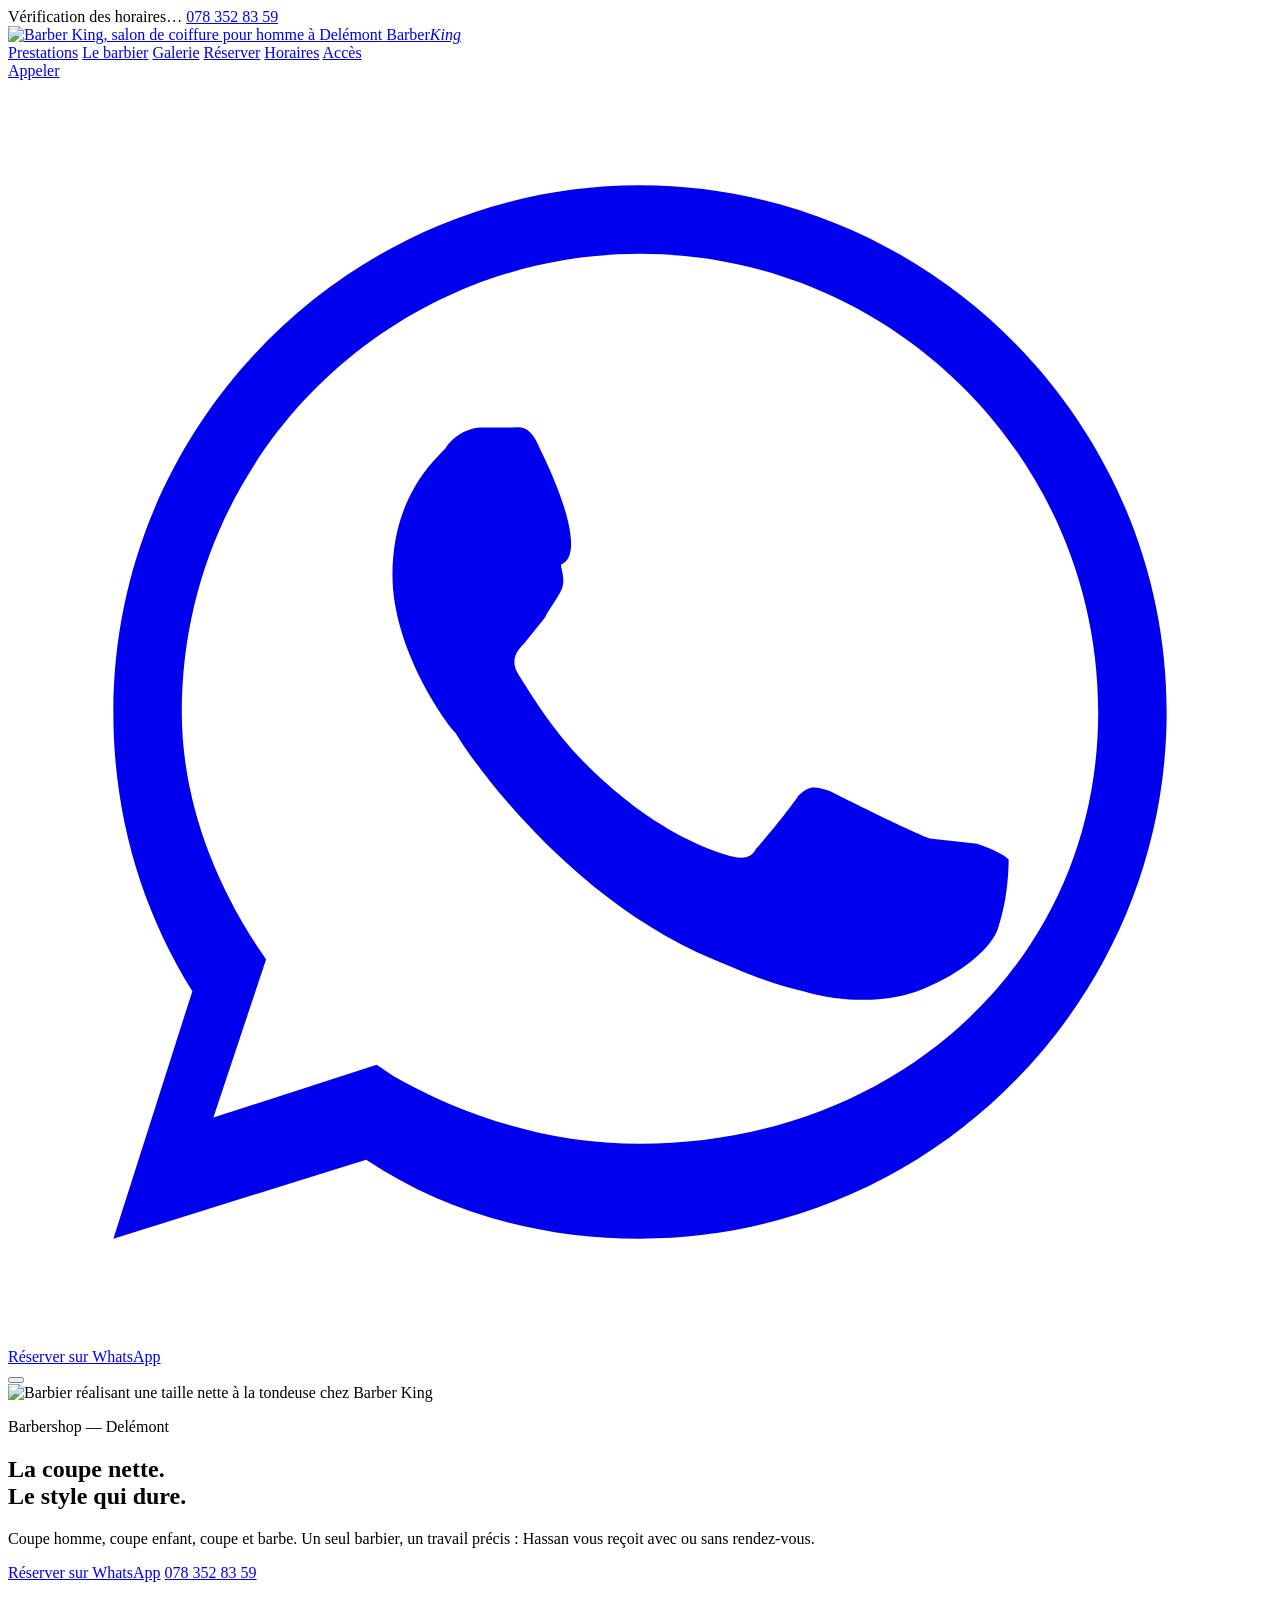
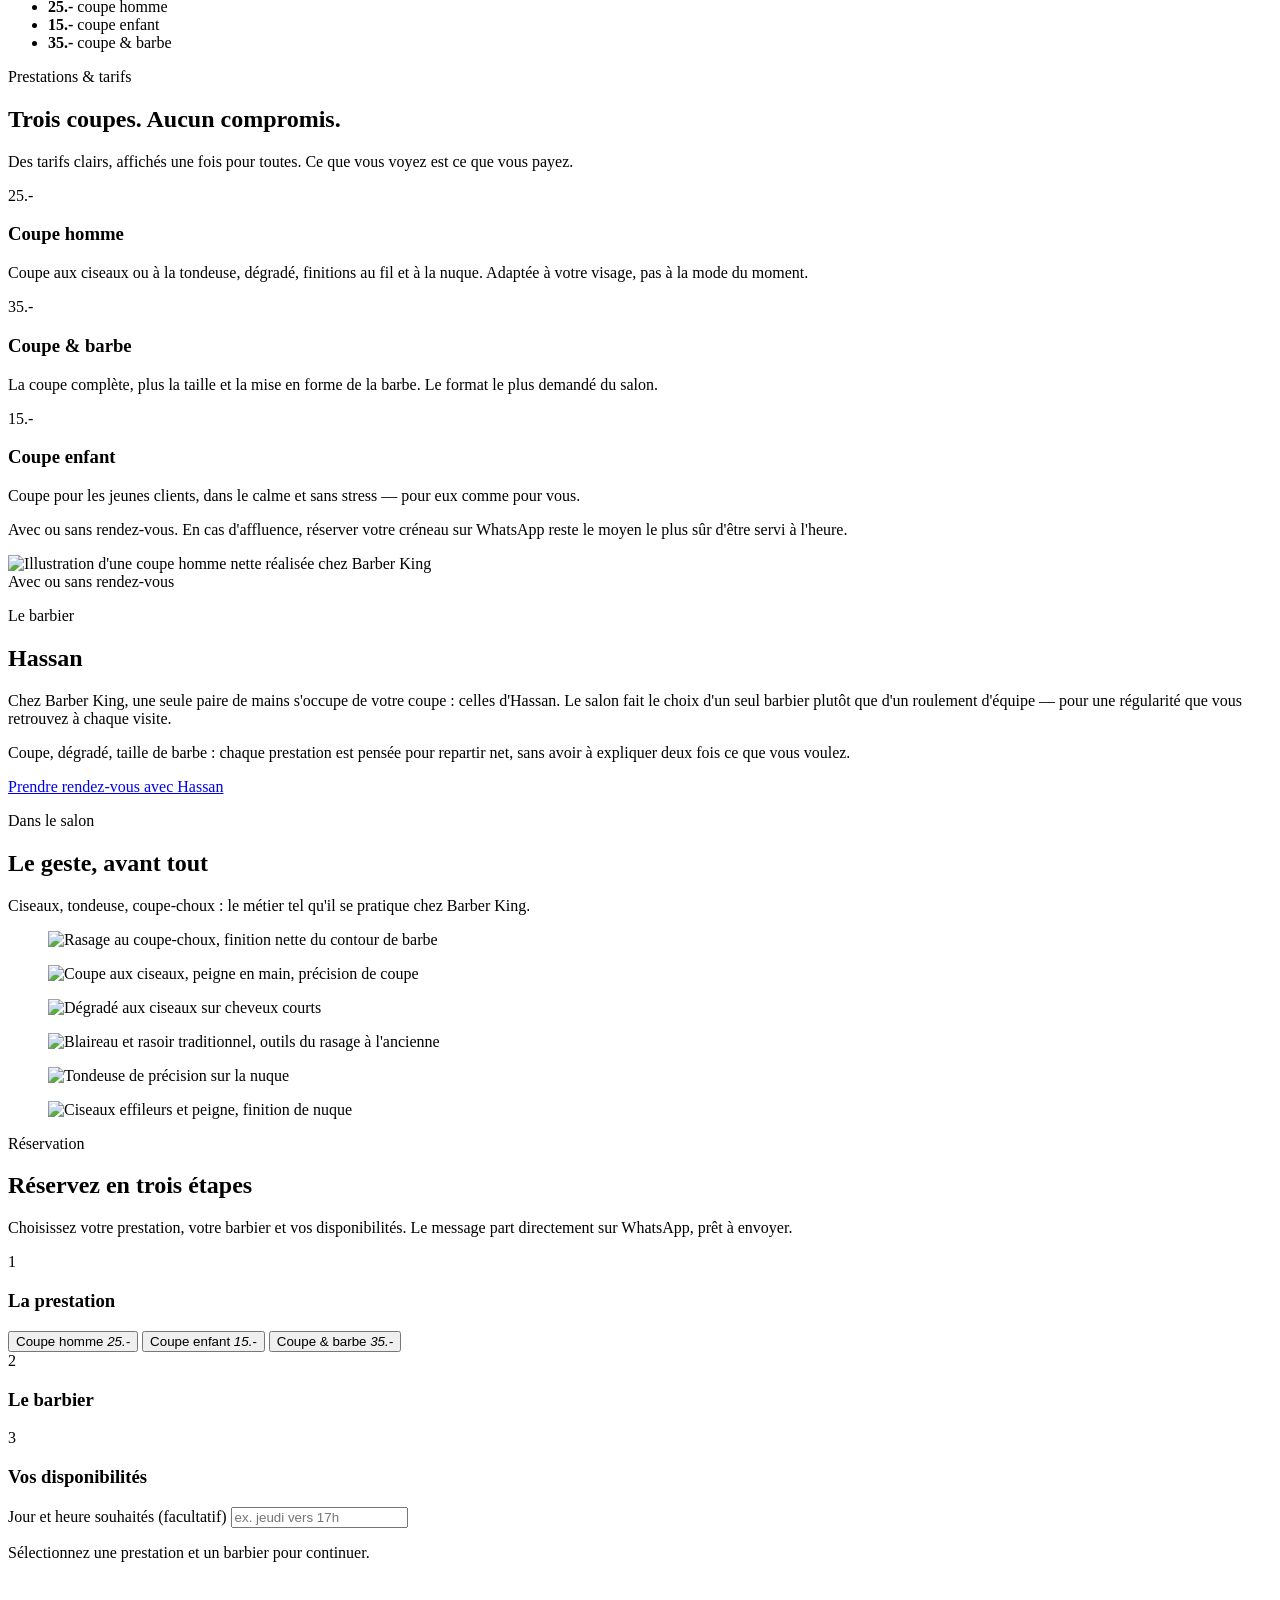
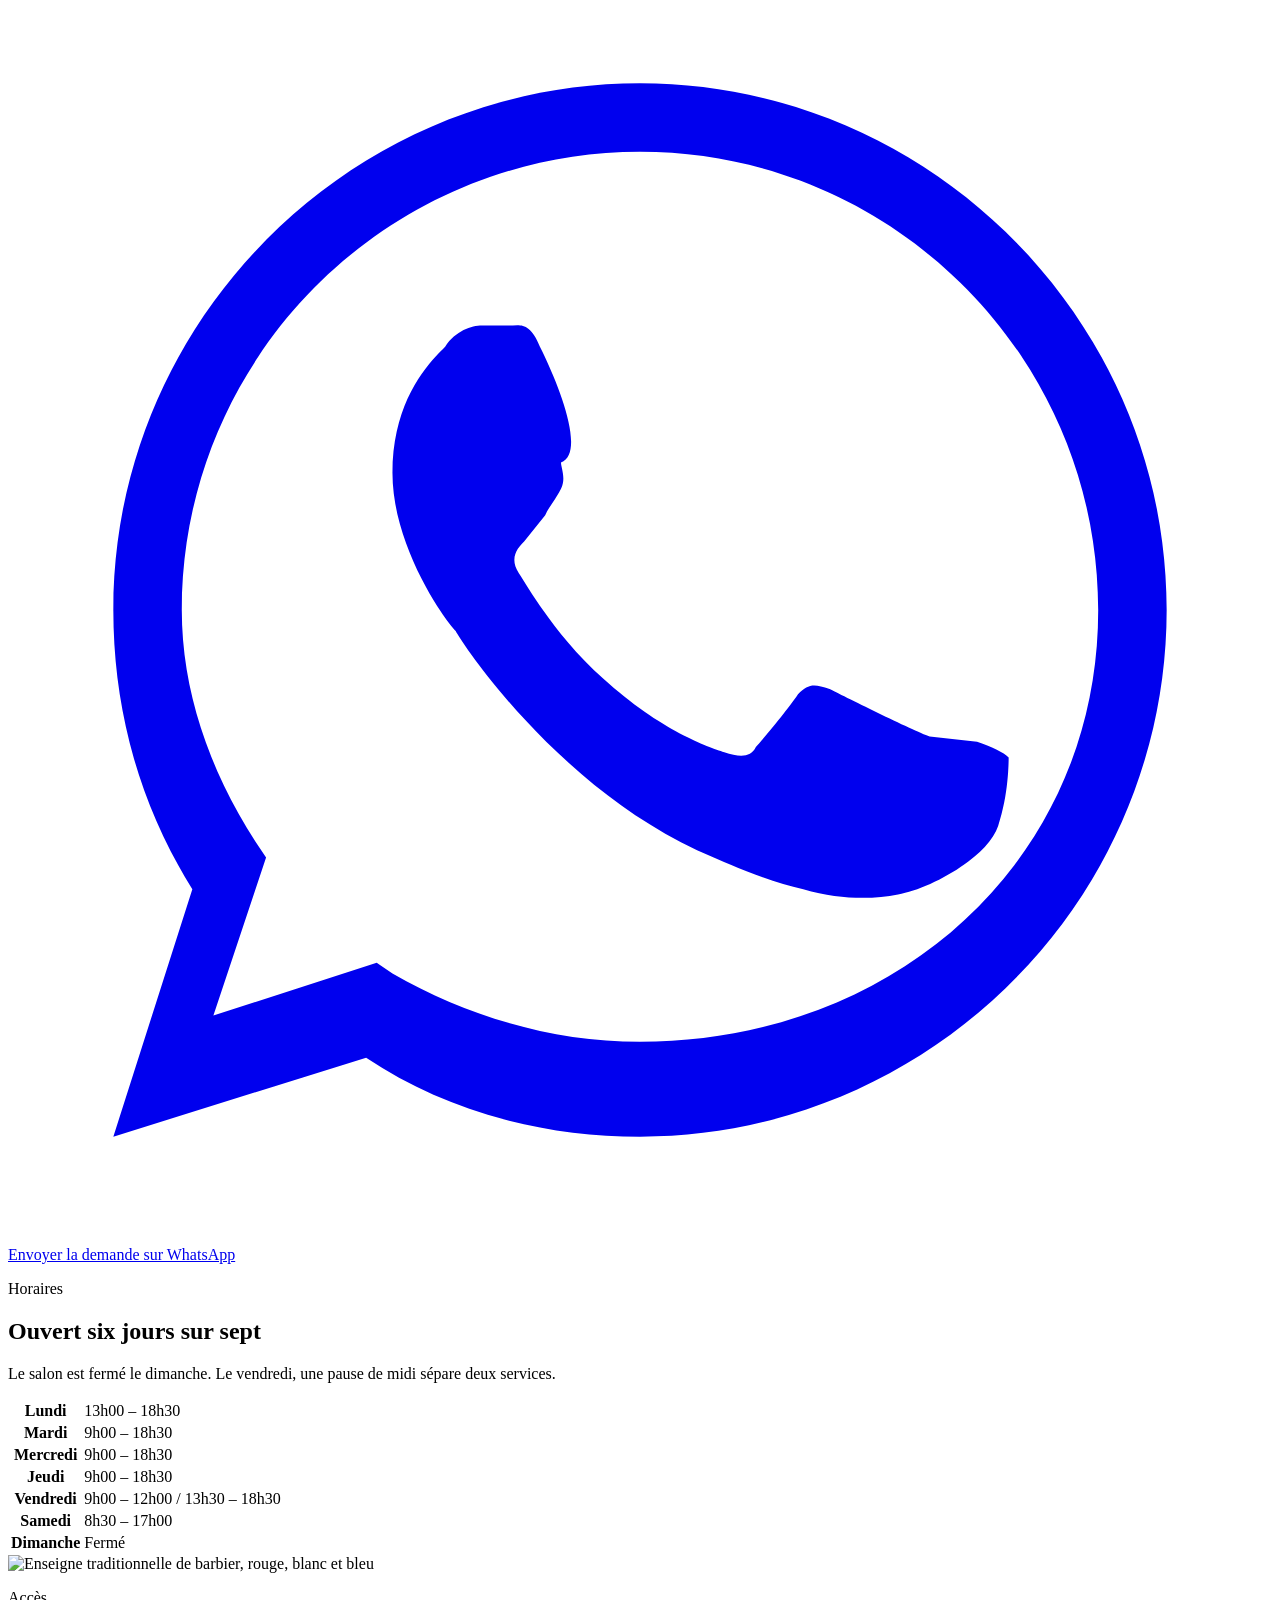
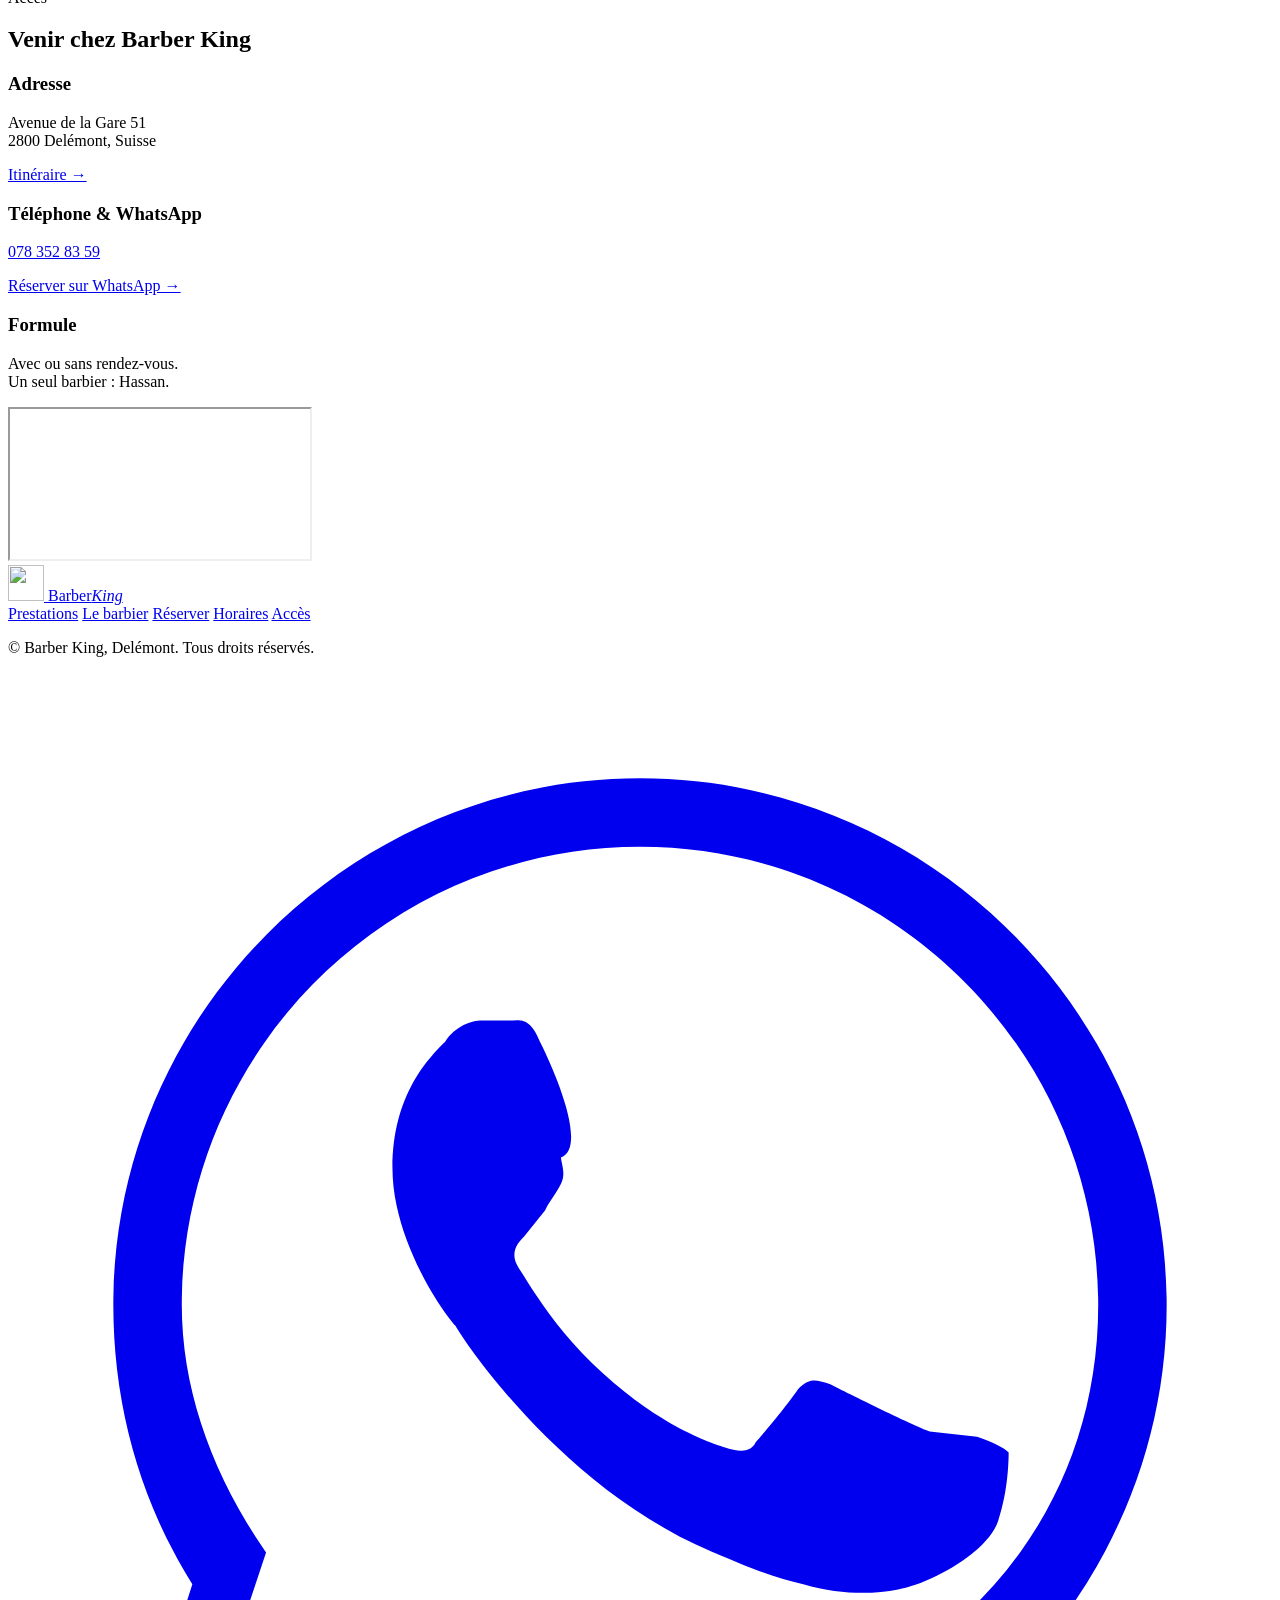
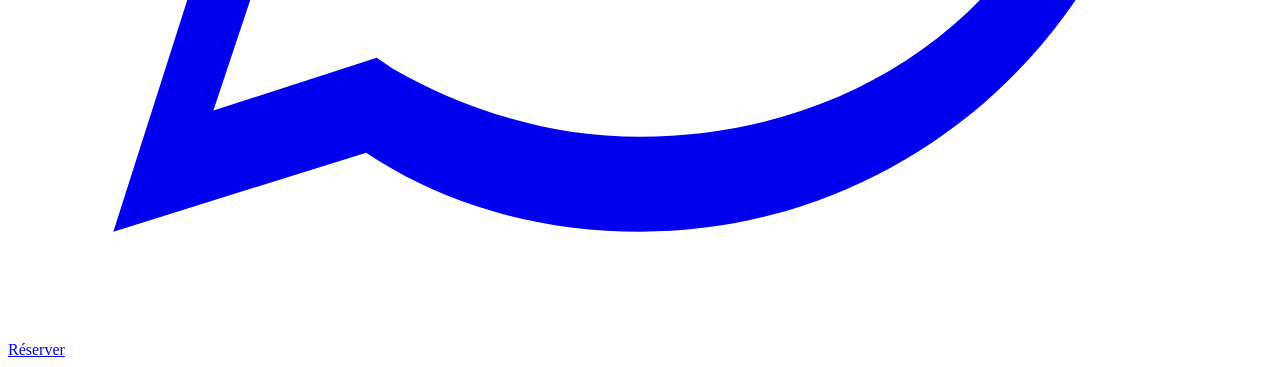
==== index.html @ e3a76473 "Add files via upload" ====
<!DOCTYPE html>
<html lang="fr">
<head>
<meta charset="UTF-8">
<meta name="viewport" content="width=device-width, initial-scale=1.0">
<title>Barber King Delémont — Coiffeur & Barbier pour homme | Coupe, Barbe, Enfant</title>
<meta name="description" content="Barber King, votre barbier à Delémont. Coupe homme 25.-, coupe enfant 15.-, coupe et barbe 35.-. Avec ou sans rendez-vous. Réservez en 1 clic sur WhatsApp avec Hassan.">
<meta name="keywords" content="barbier Delémont, coiffeur homme Delémont, coupe homme, coupe barbe, Barber King, Hassan barbier, coiffeur Jura">
<meta name="robots" content="index, follow">
<link rel="canonical" href="https://barberking-delemont.pages.dev/">

<!-- Open Graph -->
<meta property="og:type" content="business.business">
<meta property="og:title" content="Barber King — Barbier à Delémont">
<meta property="og:description" content="Coupe homme, coupe enfant, coupe et barbe. Avec ou sans rendez-vous. Réservation directe sur WhatsApp.">
<meta property="og:image" content="/assets/logo-pole-bg.jpg">
<meta property="og:locale" content="fr_CH">
<meta property="og:url" content="https://barberking-delemont.pages.dev/">
<meta name="twitter:card" content="summary_large_image">

<link rel="icon" type="image/png" sizes="32x32" href="/assets/favicon-32.png">
<link rel="apple-touch-icon" sizes="180x180" href="/assets/favicon-180.png">

<link rel="preconnect" href="https://fonts.googleapis.com">
<link rel="preconnect" href="https://fonts.gstatic.com" crossorigin>
<link href="https://fonts.googleapis.com/css2?family=Oswald:wght@500;600;700&family=Work+Sans:wght@400;500;600;700&display=swap" rel="stylesheet">

<link rel="stylesheet" href="/css/style.css">

<!-- Structured data (schema.org HairSalon) -->
<script type="application/ld+json">
{
  "@context": "https://schema.org",
  "@type": "HairSalon",
  "name": "Barber King",
  "image": "https://barberking-delemont.pages.dev/assets/logo-pole-bg.jpg",
  "telephone": "+41783528359",
  "priceRange": "CHF 15–35",
  "address": {
    "@type": "PostalAddress",
    "streetAddress": "Avenue de la Gare 51",
    "addressLocality": "Delémont",
    "postalCode": "2800",
    "addressRegion": "JU",
    "addressCountry": "CH"
  },
  "openingHoursSpecification": [
    { "@type": "OpeningHoursSpecification", "dayOfWeek": "Monday", "opens": "13:00", "closes": "18:30" },
    { "@type": "OpeningHoursSpecification", "dayOfWeek": ["Tuesday","Wednesday","Thursday"], "opens": "09:00", "closes": "18:30" },
    { "@type": "OpeningHoursSpecification", "dayOfWeek": "Friday", "opens": "09:00", "closes": "12:00" },
    { "@type": "OpeningHoursSpecification", "dayOfWeek": "Friday", "opens": "13:30", "closes": "18:30" },
    { "@type": "OpeningHoursSpecification", "dayOfWeek": "Saturday", "opens": "08:30", "closes": "17:00" }
  ],
  "makesOffer": [
    { "@type": "Offer", "name": "Coupe homme", "price": "25", "priceCurrency": "CHF" },
    { "@type": "Offer", "name": "Coupe enfant", "price": "15", "priceCurrency": "CHF" },
    { "@type": "Offer", "name": "Coupe et barbe", "price": "35", "priceCurrency": "CHF" }
  ]
}
</script>
</head>
<body>

<!-- Bandeau info -->
<div class="topbar">
  <div class="topbar__inner">
    <span class="topbar__status" id="statusChip" aria-live="polite">
      <span class="dot" aria-hidden="true"></span> <span id="statusText">Vérification des horaires…</span>
    </span>
    <a class="topbar__phone" href="tel:+41783528359">078 352 83 59</a>
  </div>
</div>

<!-- Header -->
<header class="header" id="siteHeader">
  <div class="header__inner">
    <a href="#top" class="brand">
      <img src="/assets/logo.jpg" alt="Barber King, salon de coiffure pour homme à Delémont" width="44" height="44" class="brand__mark">
      <span class="brand__word">Barber<em>King</em></span>
    </a>

    <nav class="nav" id="mainNav" aria-label="Navigation principale">
      <a href="#prestations">Prestations</a>
      <a href="#hassan">Le barbier</a>
      <a href="#galerie">Galerie</a>
      <a href="#reservation">Réserver</a>
      <a href="#horaires">Horaires</a>
      <a href="#contact">Accès</a>
    </nav>

    <div class="header__actions">
      <a class="btn btn--ghost" href="tel:+41783528359">Appeler</a>
      <a class="btn btn--primary" href="#reservation">
        <svg viewBox="0 0 24 24" class="ico" aria-hidden="true"><path fill="currentColor" d="M17.5 14.4c-.3-.1-1.7-.8-1.9-.9-.3-.1-.4-.1-.6.1-.2.3-.7.9-.8 1-.1.2-.3.2-.6.1-.3-.1-1.2-.4-2.3-1.4-.9-.8-1.4-1.7-1.6-2-.2-.3 0-.5.1-.6l.4-.5c.1-.2.2-.3.3-.5.1-.2 0-.4 0-.5C11 9 10.4 7.6 10.1 7c-.2-.5-.4-.4-.6-.4h-.5c-.2 0-.5.1-.7.4-.3.3-1 1-1 2.4s1 2.8 1.2 3c.1.2 2 3.1 4.9 4.3.7.3 1.2.5 1.7.6.7.2 1.3.2 1.8.1.6-.1 1.7-.7 1.9-1.3.2-.6.2-1.2.2-1.3-.1-.1-.3-.2-.6-.3z"/><path fill="currentColor" d="M12 2C6.5 2 2 6.5 2 12c0 1.9.5 3.7 1.5 5.3L2 22l4.8-1.5C8.3 21.5 10.1 22 12 22c5.5 0 10-4.5 10-10S17.5 2 12 2zm0 18.2c-1.7 0-3.3-.5-4.7-1.3l-.3-.2-3.1 1 1-3-.2-.3C3.8 15 3.3 13.5 3.3 12 3.3 7.2 7.2 3.3 12 3.3S20.7 7.2 20.7 12 16.8 20.2 12 20.2z"/></svg>
        Réserver sur WhatsApp
      </a>
    </div>

    <button class="nav-toggle" id="navToggle" aria-expanded="false" aria-controls="mainNav" aria-label="Ouvrir le menu">
      <span></span><span></span><span></span>
    </button>
  </div>
</header>

<main id="top">

  <!-- HERO -->
  <section class="hero">
    <img class="hero__img" src="/assets/clipper-dramatic-bw.jpg" alt="Barbier réalisant une taille nette à la tondeuse chez Barber King" width="1280" height="1920" fetchpriority="high">
    <div class="hero__scrim" aria-hidden="true"></div>
    <div class="hero__content">
      <p class="eyebrow">Barbershop — Delémont</p>
      <h1 class="hero__title">La coupe nette.<br>Le style qui dure.</h1>
      <p class="hero__lead">Coupe homme, coupe enfant, coupe et barbe. Un seul barbier, un travail précis : Hassan vous reçoit avec ou sans rendez-vous.</p>
      <div class="hero__cta">
        <a href="#reservation" class="btn btn--primary btn--lg">Réserver sur WhatsApp</a>
        <a href="tel:+41783528359" class="btn btn--outline btn--lg">078 352 83 59</a>
      </div>
      <ul class="hero__facts">
        <li><strong>25.-</strong> coupe homme</li>
        <li><strong>15.-</strong> coupe enfant</li>
        <li><strong>35.-</strong> coupe &amp; barbe</li>
      </ul>
    </div>
  </section>

  <div class="ribbon" role="presentation" aria-hidden="true"></div>

  <!-- PRESTATIONS -->
  <section class="section" id="prestations">
    <div class="container">
      <p class="eyebrow eyebrow--dark">Prestations &amp; tarifs</p>
      <h2 class="section__title">Trois coupes. Aucun compromis.</h2>
      <p class="section__lead">Des tarifs clairs, affichés une fois pour toutes. Ce que vous voyez est ce que vous payez.</p>

      <div class="cards">
        <article class="card">
          <div class="card__price">25<span>.-</span></div>
          <h3>Coupe homme</h3>
          <p>Coupe aux ciseaux ou à la tondeuse, dégradé, finitions au fil et à la nuque. Adaptée à votre visage, pas à la mode du moment.</p>
        </article>
        <article class="card card--accent">
          <div class="card__price">35<span>.-</span></div>
          <h3>Coupe &amp; barbe</h3>
          <p>La coupe complète, plus la taille et la mise en forme de la barbe. Le format le plus demandé du salon.</p>
        </article>
        <article class="card">
          <div class="card__price">15<span>.-</span></div>
          <h3>Coupe enfant</h3>
          <p>Coupe pour les jeunes clients, dans le calme et sans stress — pour eux comme pour vous.</p>
        </article>
      </div>

      <p class="note">Avec ou sans rendez-vous. En cas d'affluence, réserver votre créneau sur WhatsApp reste le moyen le plus sûr d'être servi à l'heure.</p>
    </div>
  </section>

  <!-- HASSAN -->
  <section class="section section--dark" id="hassan">
    <div class="container container--split">
      <div class="split__media">
        <img src="/assets/model-portrait.jpg" alt="Illustration d'une coupe homme nette réalisée chez Barber King" loading="lazy" width="900" height="600">
        <div class="split__badge">
          <span class="ribbon-dot" aria-hidden="true"></span> Avec ou sans rendez-vous
        </div>
      </div>
      <div class="split__text">
        <p class="eyebrow">Le barbier</p>
        <h2 class="section__title section__title--light">Hassan</h2>
        <p>Chez Barber King, une seule paire de mains s'occupe de votre coupe : celles d'Hassan. Le salon fait le choix d'un seul barbier plutôt que d'un roulement d'équipe — pour une régularité que vous retrouvez à chaque visite.</p>
        <p>Coupe, dégradé, taille de barbe : chaque prestation est pensée pour repartir net, sans avoir à expliquer deux fois ce que vous voulez.</p>
        <a href="#reservation" class="btn btn--primary">Prendre rendez-vous avec Hassan</a>
      </div>
    </div>
  </section>

  <div class="ribbon ribbon--thin" role="presentation" aria-hidden="true"></div>

  <!-- GALERIE -->
  <section class="section" id="galerie">
    <div class="container">
      <p class="eyebrow eyebrow--dark">Dans le salon</p>
      <h2 class="section__title">Le geste, avant tout</h2>
      <p class="section__lead">Ciseaux, tondeuse, coupe-choux : le métier tel qu'il se pratique chez Barber King.</p>

      <div class="gallery">
        <figure class="gallery__item gallery__item--tall">
          <img src="/assets/straight-razor-shave.jpg" alt="Rasage au coupe-choux, finition nette du contour de barbe" loading="lazy" width="1200" height="876">
        </figure>
        <figure class="gallery__item">
          <img src="/assets/comb-scissor-bw.jpg" alt="Coupe aux ciseaux, peigne en main, précision de coupe" loading="lazy" width="1200" height="800">
        </figure>
        <figure class="gallery__item">
          <img src="/assets/scissors-cut-color.jpg" alt="Dégradé aux ciseaux sur cheveux courts" loading="lazy" width="1200" height="800">
        </figure>
        <figure class="gallery__item gallery__item--tall">
          <img src="/assets/brush-razor-stillife.jpg" alt="Blaireau et rasoir traditionnel, outils du rasage à l'ancienne" loading="lazy" width="1200" height="932">
        </figure>
        <figure class="gallery__item">
          <img src="/assets/clipper-bw.jpg" alt="Tondeuse de précision sur la nuque" loading="lazy" width="1200" height="1800">
        </figure>
        <figure class="gallery__item">
          <img src="/assets/scissors-comb-color.jpg" alt="Ciseaux effileurs et peigne, finition de nuque" loading="lazy" width="1200" height="856">
        </figure>
      </div>
    </div>
  </section>

  <!-- RESERVATION -->
  <section class="section section--booking" id="reservation">
    <div class="container">
      <p class="eyebrow eyebrow--dark">Réservation</p>
      <h2 class="section__title">Réservez en trois étapes</h2>
      <p class="section__lead">Choisissez votre prestation, votre barbier et vos disponibilités. Le message part directement sur WhatsApp, prêt à envoyer.</p>

      <div class="booking" id="bookingWidget">
        <div class="booking__step">
          <span class="booking__num">1</span>
          <h3>La prestation</h3>
          <div class="booking__options" id="serviceOptions" role="radiogroup" aria-label="Choix de la prestation">
            <button type="button" class="pill" data-service="Coupe homme (25.-)" aria-pressed="false">Coupe homme <em>25.-</em></button>
            <button type="button" class="pill" data-service="Coupe enfant (15.-)" aria-pressed="false">Coupe enfant <em>15.-</em></button>
            <button type="button" class="pill" data-service="Coupe et barbe (35.-)" aria-pressed="false">Coupe &amp; barbe <em>35.-</em></button>
          </div>
        </div>

        <div class="booking__step">
          <span class="booking__num">2</span>
          <h3>Le barbier</h3>
          <div class="booking__options" id="barberOptions" role="radiogroup" aria-label="Choix du barbier">
            <!-- rempli par js/app.js à partir de BARBERS -->
          </div>
        </div>

        <div class="booking__step">
          <span class="booking__num">3</span>
          <h3>Vos disponibilités</h3>
          <label class="field-label" for="prefTime">Jour et heure souhaités (facultatif)</label>
          <input type="text" id="prefTime" class="field" placeholder="ex. jeudi vers 17h">
        </div>

        <div class="booking__summary">
          <p id="summaryText">Sélectionnez une prestation et un barbier pour continuer.</p>
          <a href="#" id="waSendBtn" class="btn btn--primary btn--lg btn--disabled" aria-disabled="true">
            <svg viewBox="0 0 24 24" class="ico" aria-hidden="true"><path fill="currentColor" d="M17.5 14.4c-.3-.1-1.7-.8-1.9-.9-.3-.1-.4-.1-.6.1-.2.3-.7.9-.8 1-.1.2-.3.2-.6.1-.3-.1-1.2-.4-2.3-1.4-.9-.8-1.4-1.7-1.6-2-.2-.3 0-.5.1-.6l.4-.5c.1-.2.2-.3.3-.5.1-.2 0-.4 0-.5C11 9 10.4 7.6 10.1 7c-.2-.5-.4-.4-.6-.4h-.5c-.2 0-.5.1-.7.4-.3.3-1 1-1 2.4s1 2.8 1.2 3c.1.2 2 3.1 4.9 4.3.7.3 1.2.5 1.7.6.7.2 1.3.2 1.8.1.6-.1 1.7-.7 1.9-1.3.2-.6.2-1.2.2-1.3-.1-.1-.3-.2-.6-.3z"/><path fill="currentColor" d="M12 2C6.5 2 2 6.5 2 12c0 1.9.5 3.7 1.5 5.3L2 22l4.8-1.5C8.3 21.5 10.1 22 12 22c5.5 0 10-4.5 10-10S17.5 2 12 2zm0 18.2c-1.7 0-3.3-.5-4.7-1.3l-.3-.2-3.1 1 1-3-.2-.3C3.8 15 3.3 13.5 3.3 12 3.3 7.2 7.2 3.3 12 3.3S20.7 7.2 20.7 12 16.8 20.2 12 20.2z"/></svg>
            Envoyer la demande sur WhatsApp
          </a>
        </div>
      </div>
    </div>
  </section>

  <div class="ribbon ribbon--thin" role="presentation" aria-hidden="true"></div>

  <!-- HORAIRES -->
  <section class="section" id="horaires">
    <div class="container container--split container--split-rev">
      <div class="split__text">
        <p class="eyebrow eyebrow--dark">Horaires</p>
        <h2 class="section__title">Ouvert six jours sur sept</h2>
        <p>Le salon est fermé le dimanche. Le vendredi, une pause de midi sépare deux services.</p>
        <table class="hours" id="hoursTable">
          <tbody>
            <tr data-day="1"><th>Lundi</th><td>13h00 – 18h30</td></tr>
            <tr data-day="2"><th>Mardi</th><td>9h00 – 18h30</td></tr>
            <tr data-day="3"><th>Mercredi</th><td>9h00 – 18h30</td></tr>
            <tr data-day="4"><th>Jeudi</th><td>9h00 – 18h30</td></tr>
            <tr data-day="5"><th>Vendredi</th><td>9h00 – 12h00 / 13h30 – 18h30</td></tr>
            <tr data-day="6"><th>Samedi</th><td>8h30 – 17h00</td></tr>
            <tr data-day="0"><th>Dimanche</th><td>Fermé</td></tr>
          </tbody>
        </table>
      </div>
      <div class="split__media split__media--pole">
        <img src="/assets/pole-photo.jpg" alt="Enseigne traditionnelle de barbier, rouge, blanc et bleu" loading="lazy" width="900" height="1350">
      </div>
    </div>
  </section>

  <!-- CONTACT -->
  <section class="section section--dark" id="contact">
    <div class="container">
      <p class="eyebrow">Accès</p>
      <h2 class="section__title section__title--light">Venir chez Barber King</h2>

      <div class="contact-grid">
        <div class="contact-card">
          <h3>Adresse</h3>
          <p>Avenue de la Gare 51<br>2800 Delémont, Suisse</p>
          <a class="link-arrow" href="https://www.google.com/maps/search/?api=1&query=Barber+King+Delémont" target="_blank" rel="noopener">Itinéraire →</a>
        </div>
        <div class="contact-card">
          <h3>Téléphone &amp; WhatsApp</h3>
          <p><a href="tel:+41783528359">078 352 83 59</a></p>
          <a class="link-arrow" href="#reservation">Réserver sur WhatsApp →</a>
        </div>
        <div class="contact-card">
          <h3>Formule</h3>
          <p>Avec ou sans rendez-vous.<br>Un seul barbier : Hassan.</p>
        </div>
      </div>

      <div class="map-embed">
        <iframe
          title="Carte : Barber King, Delémont"
          src="https://www.google.com/maps?q=Avenue+de+la+Gare+51,+2800+Delémont&output=embed"
          loading="lazy"
          referrerpolicy="no-referrer-when-downgrade">
        </iframe>
      </div>
    </div>
  </section>

</main>

<footer class="footer">
  <div class="footer__inner">
    <a href="#top" class="brand brand--footer">
      <img src="/assets/logo.jpg" alt="" width="36" height="36" class="brand__mark">
      <span class="brand__word">Barber<em>King</em></span>
    </a>
    <nav class="footer__nav" aria-label="Liens du pied de page">
      <a href="#prestations">Prestations</a>
      <a href="#hassan">Le barbier</a>
      <a href="#reservation">Réserver</a>
      <a href="#horaires">Horaires</a>
      <a href="#contact">Accès</a>
    </nav>
    <p class="footer__legal">© <span id="year"></span> Barber King, Delémont. Tous droits réservés.</p>
  </div>
</footer>

<a href="#reservation" class="mobile-cta" aria-label="Réserver sur WhatsApp">
  <svg viewBox="0 0 24 24" class="ico" aria-hidden="true"><path fill="currentColor" d="M17.5 14.4c-.3-.1-1.7-.8-1.9-.9-.3-.1-.4-.1-.6.1-.2.3-.7.9-.8 1-.1.2-.3.2-.6.1-.3-.1-1.2-.4-2.3-1.4-.9-.8-1.4-1.7-1.6-2-.2-.3 0-.5.1-.6l.4-.5c.1-.2.2-.3.3-.5.1-.2 0-.4 0-.5C11 9 10.4 7.6 10.1 7c-.2-.5-.4-.4-.6-.4h-.5c-.2 0-.5.1-.7.4-.3.3-1 1-1 2.4s1 2.8 1.2 3c.1.2 2 3.1 4.9 4.3.7.3 1.2.5 1.7.6.7.2 1.3.2 1.8.1.6-.1 1.7-.7 1.9-1.3.2-.6.2-1.2.2-1.3-.1-.1-.3-.2-.6-.3z"/><path fill="currentColor" d="M12 2C6.5 2 2 6.5 2 12c0 1.9.5 3.7 1.5 5.3L2 22l4.8-1.5C8.3 21.5 10.1 22 12 22c5.5 0 10-4.5 10-10S17.5 2 12 2zm0 18.2c-1.7 0-3.3-.5-4.7-1.3l-.3-.2-3.1 1 1-3-.2-.3C3.8 15 3.3 13.5 3.3 12 3.3 7.2 7.2 3.3 12 3.3S20.7 7.2 20.7 12 16.8 20.2 12 20.2z"/></svg>
  Réserver
</a>

<script src="/js/app.js" defer></script>
</body>
</html>
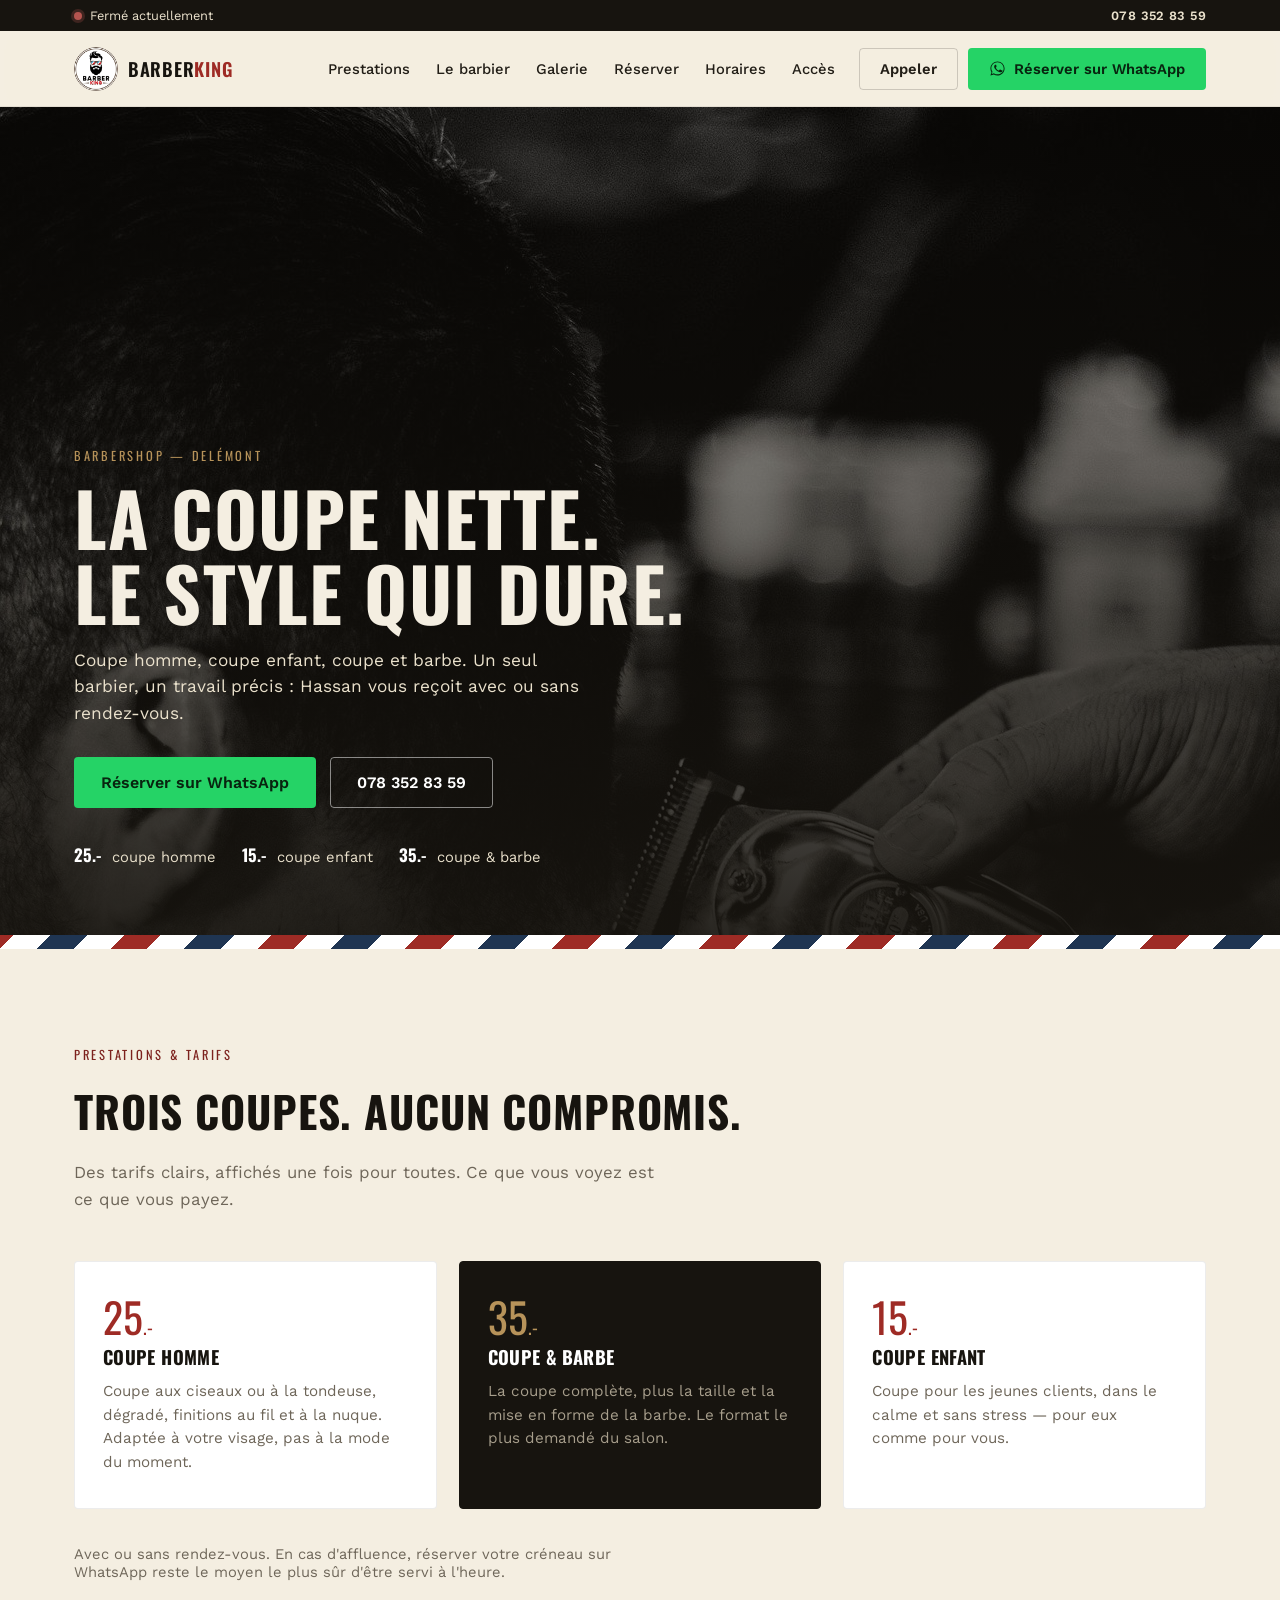
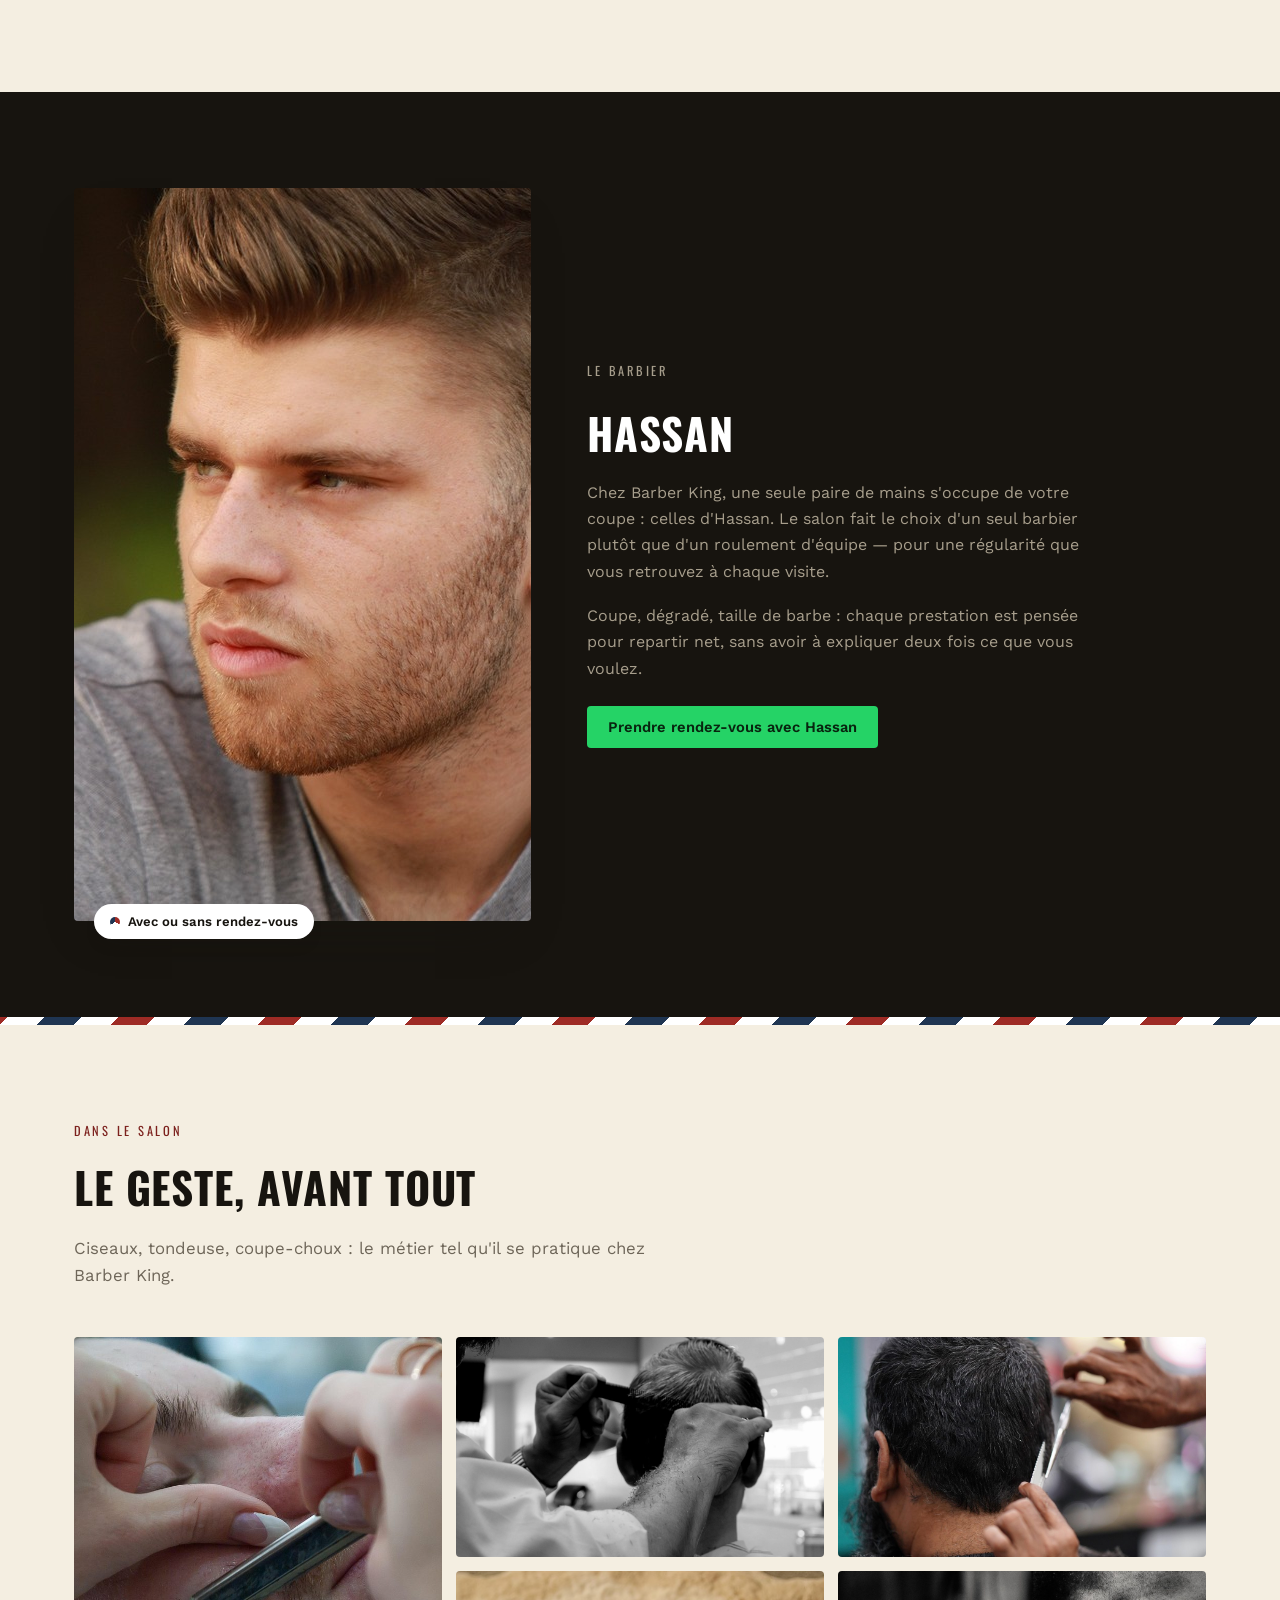
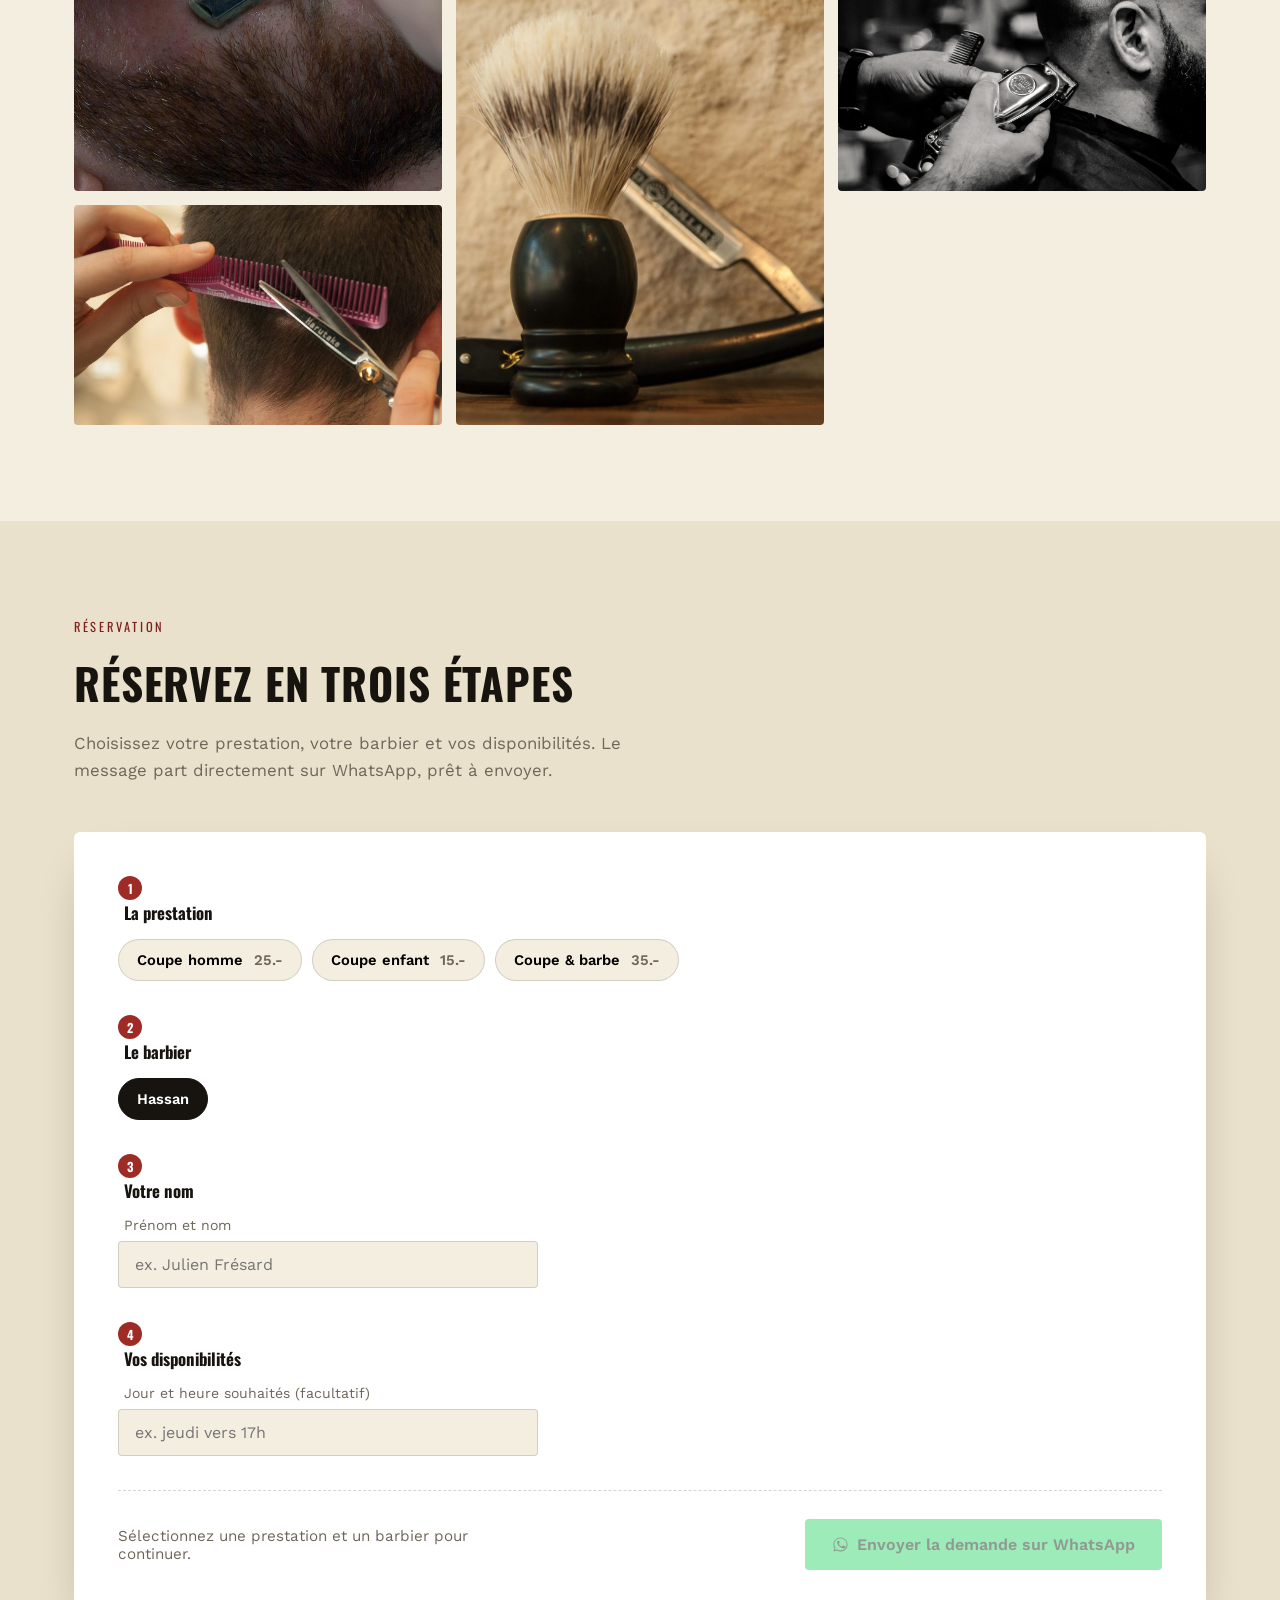
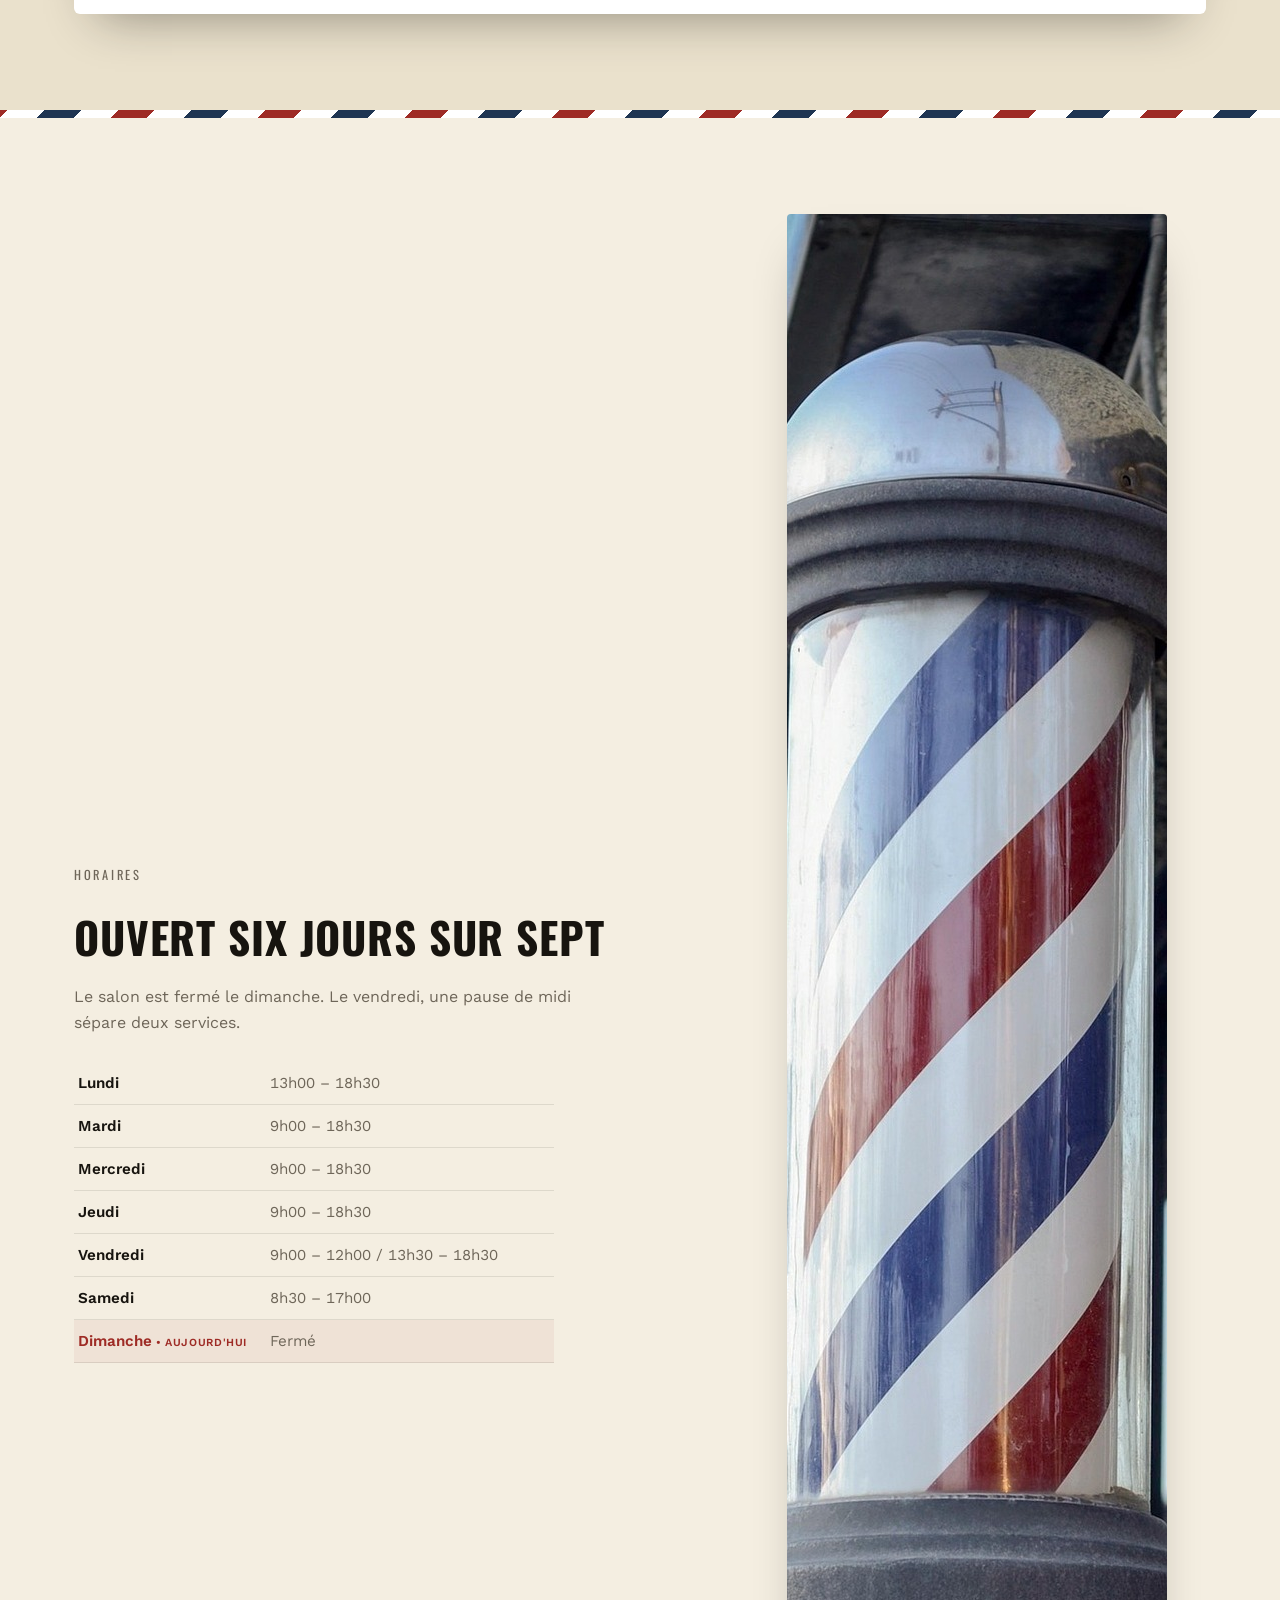
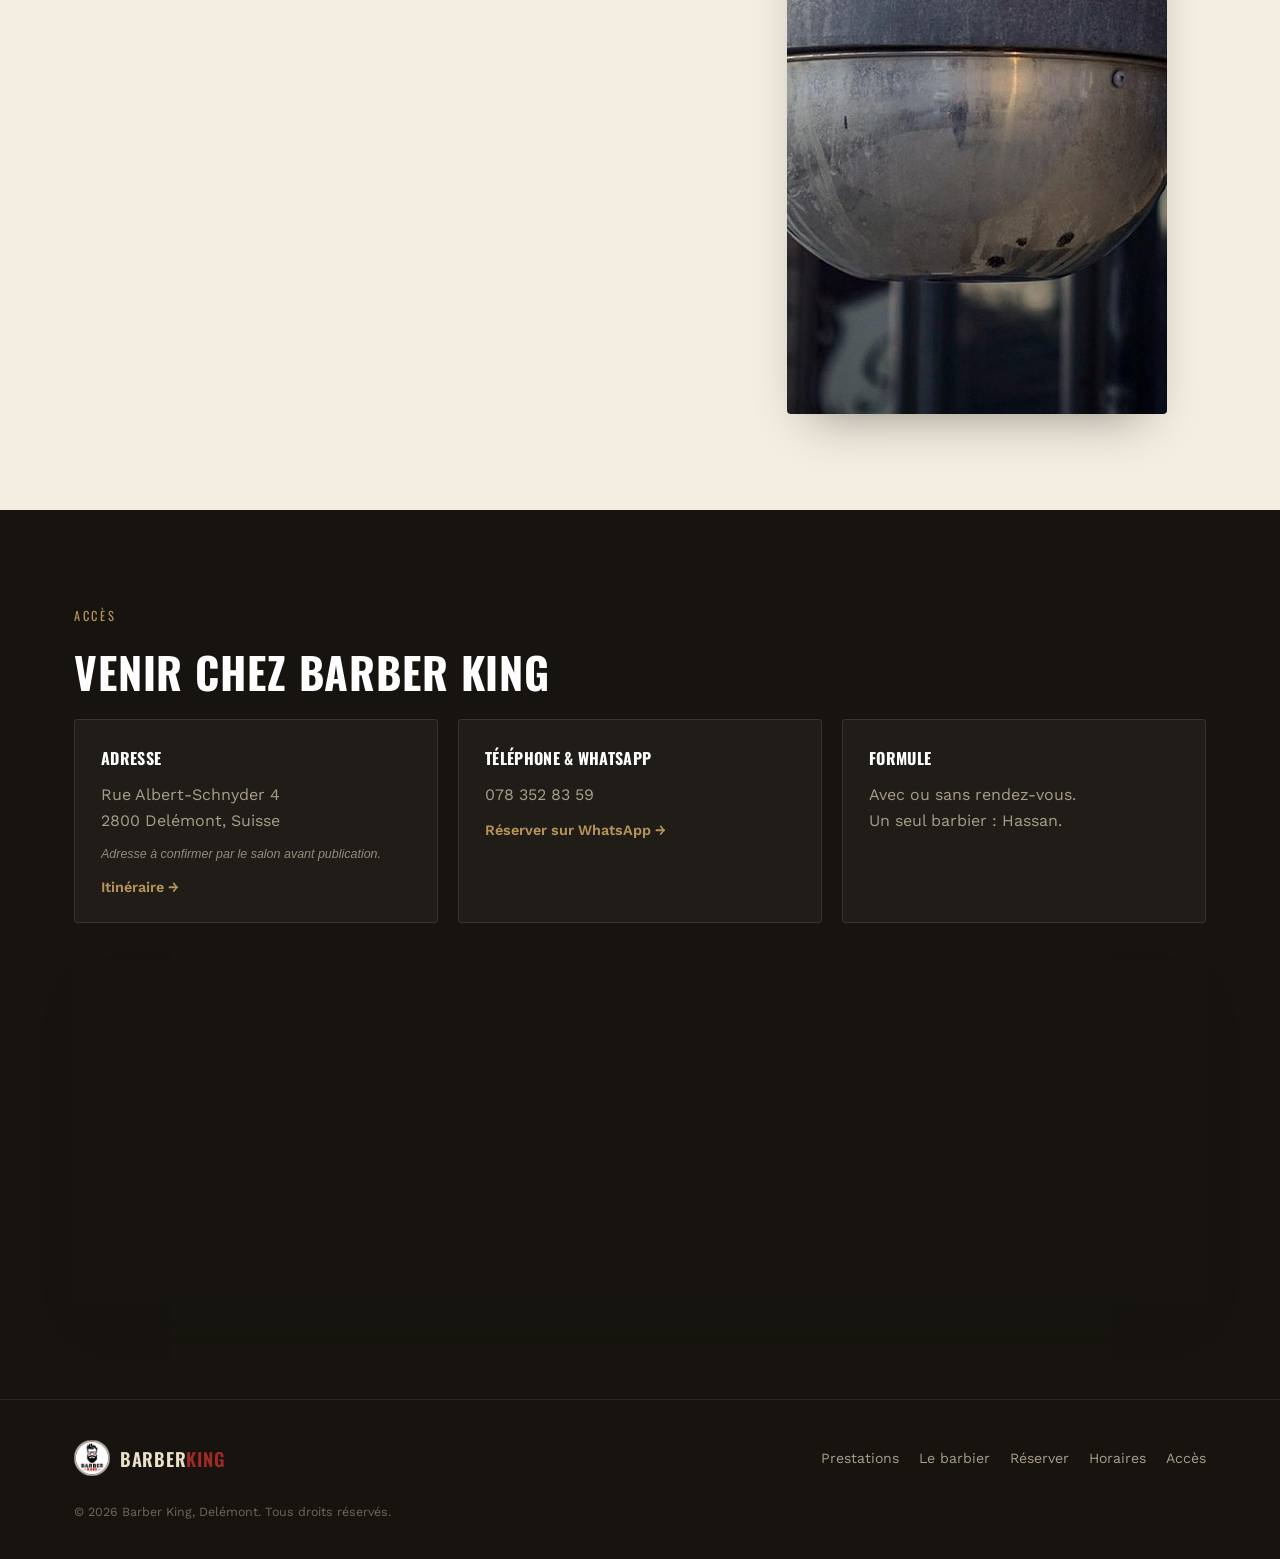
==== commit 4d77497d: "Add files via upload" ====
--- a/index.html
+++ b/index.html
@@ -27,7 +27,7 @@
 
 <link rel="stylesheet" href="/css/style.css">
 
-<!-- Structured data (schema.org HairSalon) -->
+<!-- Structured data : à valider (adresse exacte à confirmer par le salon) -->
 <script type="application/ld+json">
 {
   "@context": "https://schema.org",
@@ -38,7 +38,7 @@
   "priceRange": "CHF 15–35",
   "address": {
     "@type": "PostalAddress",
-    "streetAddress": "Avenue de la Gare 51",
+    "streetAddress": "Rue Albert-Schnyder 4",
     "addressLocality": "Delémont",
     "postalCode": "2800",
     "addressRegion": "JU",
@@ -159,7 +159,7 @@
   <section class="section section--dark" id="hassan">
     <div class="container container--split">
       <div class="split__media">
-        <img src="/assets/model-portrait.jpg" alt="Illustration d'une coupe homme nette réalisée chez Barber King" loading="lazy" width="900" height="600">
+        <img src="/assets/model-portrait.jpg" alt="Illustration d'une coupe homme nette réalisée chez Barber King" loading="lazy" width="1100" height="733">
         <div class="split__badge">
           <span class="ribbon-dot" aria-hidden="true"></span> Avec ou sans rendez-vous
         </div>
@@ -234,6 +234,13 @@
 
         <div class="booking__step">
           <span class="booking__num">3</span>
+          <h3>Votre nom</h3>
+          <label class="field-label" for="clientName">Prénom et nom</label>
+          <input type="text" id="clientName" class="field" placeholder="ex. Julien Frésard" autocomplete="name">
+        </div>
+
+        <div class="booking__step">
+          <span class="booking__num">4</span>
           <h3>Vos disponibilités</h3>
           <label class="field-label" for="prefTime">Jour et heure souhaités (facultatif)</label>
           <input type="text" id="prefTime" class="field" placeholder="ex. jeudi vers 17h">
@@ -272,7 +279,7 @@
         </table>
       </div>
       <div class="split__media split__media--pole">
-        <img src="/assets/pole-photo.jpg" alt="Enseigne traditionnelle de barbier, rouge, blanc et bleu" loading="lazy" width="900" height="1350">
+        <img src="/assets/pole-photo.jpg" alt="Enseigne traditionnelle de barbier, rouge, blanc et bleu" loading="lazy" width="1200" height="1800">
       </div>
     </div>
   </section>
@@ -286,7 +293,8 @@
       <div class="contact-grid">
         <div class="contact-card">
           <h3>Adresse</h3>
-          <p>Avenue de la Gare 51<br>2800 Delémont, Suisse</p>
+          <p>Rue Albert-Schnyder 4<br>2800 Delémont, Suisse</p>
+          <p class="contact-card__note">Adresse à confirmer par le salon avant publication.</p>
           <a class="link-arrow" href="https://www.google.com/maps/search/?api=1&query=Barber+King+Delémont" target="_blank" rel="noopener">Itinéraire →</a>
         </div>
         <div class="contact-card">
@@ -303,7 +311,7 @@
       <div class="map-embed">
         <iframe
           title="Carte : Barber King, Delémont"
-          src="https://www.google.com/maps?q=Avenue+de+la+Gare+51,+2800+Delémont&output=embed"
+          src="https://www.google.com/maps?q=Rue+Albert-Schnyder+4,+2800+Delémont&output=embed"
           loading="lazy"
           referrerpolicy="no-referrer-when-downgrade">
         </iframe>
--- a/css/style.css
+++ b/css/style.css
@@ -0,0 +1,403 @@
+/* =========================================================
+   Barber King — Delémont
+   Tokens
+========================================================= */
+:root{
+  --ink: #17140F;
+  --ink-2: #221E17;
+  --paper: #F4EEE1;
+  --paper-2: #EAE1CC;
+  --red: #9E2B25;
+  --red-2: #7C211D;
+  --navy: #1F3552;
+  --brass: #B7935A;
+  --grey: #6E6659;
+  --grey-light: #A79E8C;
+  --white: #FFFFFF;
+
+  --font-display: "Oswald", "Arial Narrow", sans-serif;
+  --font-body: "Work Sans", "Segoe UI", sans-serif;
+
+  --radius: 4px;
+  --shadow-lg: 0 24px 48px -24px rgba(23,20,15,.45);
+  --shadow-sm: 0 8px 20px -12px rgba(23,20,15,.35);
+
+  --header-h: 76px;
+}
+
+*, *::before, *::after{ box-sizing: border-box; }
+html{ scroll-behavior: smooth; scroll-padding-top: calc(var(--header-h) + 40px); }
+@media (prefers-reduced-motion: reduce){
+  html{ scroll-behavior: auto; }
+  *{ animation-duration: .001ms !important; animation-iteration-count: 1 !important; transition-duration: .001ms !important; }
+}
+
+body{
+  margin: 0;
+  font-family: var(--font-body);
+  color: var(--ink);
+  background: var(--paper);
+  -webkit-font-smoothing: antialiased;
+}
+
+img{ max-width: 100%; display: block; }
+a{ color: inherit; text-decoration: none; }
+ul{ list-style: none; margin: 0; padding: 0; }
+h1,h2,h3{ font-family: var(--font-display); text-transform: uppercase; letter-spacing: .02em; margin: 0; }
+
+.container{ max-width: 1180px; margin: 0 auto; padding: 0 24px; }
+
+/* =========================================================
+   Signature: the barber-pole ribbon
+========================================================= */
+.ribbon{
+  height: 14px;
+  background: repeating-linear-gradient(
+    -45deg,
+    var(--red) 0 26px,
+    var(--white) 26px 52px,
+    var(--navy) 52px 78px,
+    var(--white) 78px 104px
+  );
+  background-size: 147px 100%;
+  animation: ribbon-scroll 6s linear infinite;
+}
+.ribbon--thin{ height: 8px; }
+@keyframes ribbon-scroll{
+  from{ background-position: 0 0; }
+  to{ background-position: 147px 0; }
+}
+.ribbon-dot{
+  display: inline-block;
+  width: 10px; height: 10px;
+  border-radius: 50%;
+  background: conic-gradient(var(--red) 0 33%, var(--white) 33% 66%, var(--navy) 66% 100%);
+}
+
+/* =========================================================
+   Topbar + Header
+========================================================= */
+.topbar{
+  background: var(--ink);
+  color: var(--paper-2);
+  font-size: .8rem;
+}
+.topbar__inner{
+  max-width: 1180px; margin: 0 auto; padding: 8px 24px;
+  display: flex; align-items: center; justify-content: space-between;
+  gap: 12px;
+}
+.topbar__status{ display: flex; align-items: center; gap: 8px; }
+.dot{ width: 8px; height: 8px; border-radius: 50%; background: var(--grey-light); flex-shrink: 0; }
+.topbar__status.is-open .dot{ background: #6FA96B; box-shadow: 0 0 0 3px rgba(111,169,107,.25); }
+.topbar__status.is-closed .dot{ background: #B5544F; box-shadow: 0 0 0 3px rgba(181,84,79,.25); }
+.topbar__phone{ font-weight: 600; letter-spacing: .03em; }
+.topbar__phone:hover{ color: var(--white); }
+
+.header{
+  position: sticky; top: 0; z-index: 50;
+  background: rgba(244,238,225,.92);
+  backdrop-filter: saturate(160%) blur(10px);
+  border-bottom: 1px solid rgba(23,20,15,.08);
+  transition: box-shadow .25s ease;
+  height: var(--header-h);
+  display: flex; align-items: center;
+}
+.header.is-scrolled{ box-shadow: var(--shadow-sm); }
+.header__inner{
+  max-width: 1180px; margin: 0 auto; padding: 0 24px; width: 100%;
+  display: flex; align-items: center; gap: 24px;
+}
+
+.brand{ display: flex; align-items: center; gap: 10px; margin-right: auto; }
+.brand__mark{ border-radius: 50%; }
+.brand__word{
+  font-family: var(--font-display); font-weight: 600; font-size: 1.15rem;
+  text-transform: uppercase; letter-spacing: .04em;
+}
+.brand__word em{ color: var(--red); font-style: normal; }
+
+.nav{ display: flex; align-items: center; gap: 26px; }
+.nav a{
+  font-size: .92rem; font-weight: 500; color: var(--ink-2);
+  position: relative; padding: 6px 0;
+}
+.nav a::after{
+  content: ""; position: absolute; left: 0; right: 100%; bottom: 0; height: 2px;
+  background: var(--red); transition: right .2s ease;
+}
+.nav a:hover::after{ right: 0; }
+
+.header__actions{ display: flex; align-items: center; gap: 10px; }
+
+.nav-toggle{
+  display: none; flex-direction: column; justify-content: center; gap: 5px;
+  width: 40px; height: 40px; border: none; background: none; cursor: pointer;
+  margin-left: 4px;
+}
+.nav-toggle span{ display: block; height: 2px; background: var(--ink); border-radius: 2px; }
+
+/* =========================================================
+   Buttons
+========================================================= */
+.btn{
+  display: inline-flex; align-items: center; justify-content: center; gap: 8px;
+  font-family: var(--font-body); font-weight: 600; font-size: .92rem;
+  padding: 11px 20px; border-radius: var(--radius);
+  border: 1px solid transparent; cursor: pointer; white-space: nowrap;
+  transition: transform .15s ease, background-color .15s ease, border-color .15s ease, color .15s ease, opacity .15s ease;
+}
+.btn .ico{ width: 17px; height: 17px; }
+.btn--primary{ background: #25D366; color: #08240F; }
+.btn--primary:hover{ background: #1FBD5A; transform: translateY(-1px); }
+.btn--ghost{ background: transparent; color: var(--ink-2); border-color: rgba(23,20,15,.18); }
+.btn--ghost:hover{ border-color: var(--ink-2); }
+.btn--outline{ background: transparent; color: var(--white); border-color: rgba(255,255,255,.5); }
+.btn--outline:hover{ border-color: var(--white); background: rgba(255,255,255,.08); }
+.btn--lg{ padding: 15px 26px; font-size: 1rem; }
+.btn--disabled{ opacity: .45; pointer-events: none; }
+
+/* =========================================================
+   Hero
+========================================================= */
+.hero{
+  position: relative;
+  min-height: 92vh;
+  display: flex; align-items: flex-end;
+  overflow: hidden;
+  background: var(--ink);
+}
+.hero__img{
+  position: absolute; inset: 0; width: 100%; height: 100%; object-fit: cover;
+  object-position: center 30%;
+}
+.hero__scrim{
+  position: absolute; inset: 0;
+  background:
+    linear-gradient(180deg, rgba(23,20,15,.35) 0%, rgba(23,20,15,.55) 45%, rgba(23,20,15,.92) 100%);
+}
+.hero__content{
+  position: relative; z-index: 1; color: var(--paper);
+  max-width: 1180px; margin: 0 auto; width: 100%;
+  padding: 0 24px 68px;
+}
+.eyebrow{
+  font-family: var(--font-display); text-transform: uppercase; letter-spacing: .22em;
+  font-size: .78rem; color: var(--brass); margin: 0 0 14px;
+}
+.eyebrow--dark{ color: var(--red-2); }
+.hero__title{
+  font-size: clamp(2.6rem, 7vw, 4.6rem);
+  line-height: 1.02; margin-bottom: 18px;
+}
+.hero__lead{
+  max-width: 46ch; font-size: 1.08rem; line-height: 1.55; color: var(--paper-2);
+  margin: 0 0 30px;
+}
+.hero__cta{ display: flex; flex-wrap: wrap; gap: 14px; margin-bottom: 34px; }
+.hero__facts{ display: flex; flex-wrap: wrap; gap: 26px; }
+.hero__facts li{ font-size: .92rem; color: var(--paper-2); }
+.hero__facts strong{ font-family: var(--font-display); color: var(--white); font-size: 1.05rem; margin-right: 6px; }
+
+/* =========================================================
+   Sections (generic)
+========================================================= */
+.section{ padding: 96px 0; }
+.section--dark{ background: var(--ink); color: var(--paper-2); }
+.section--booking{ background: var(--paper-2); }
+.section__title{ font-size: clamp(1.9rem, 4vw, 2.7rem); margin-bottom: 16px; }
+.section__title--light{ color: var(--white); }
+.section__lead{ max-width: 58ch; color: var(--grey); font-size: 1.05rem; line-height: 1.6; margin-bottom: 48px; }
+.section--dark .section__lead{ color: var(--grey-light); }
+.note{ margin-top: 36px; color: var(--grey); font-size: .92rem; max-width: 60ch; }
+
+/* Cards */
+.cards{ display: grid; grid-template-columns: repeat(3, 1fr); gap: 22px; }
+.card{
+  background: var(--white); border: 1px solid rgba(23,20,15,.08);
+  border-radius: var(--radius); padding: 34px 28px;
+  transition: transform .2s ease, box-shadow .2s ease;
+}
+.card:hover{ transform: translateY(-4px); box-shadow: var(--shadow-sm); }
+.card--accent{ background: var(--ink); color: var(--paper-2); border-color: var(--ink); }
+.card--accent h3{ color: var(--white); }
+.card--accent .card__price{ color: var(--brass); }
+.card__price{
+  font-family: var(--font-display); font-size: 2.6rem; color: var(--red);
+  margin-bottom: 6px; line-height: 1;
+}
+.card__price span{ font-size: 1.2rem; }
+.card h3{ font-size: 1.15rem; margin-bottom: 10px; }
+.card p{ margin: 0; font-size: .95rem; line-height: 1.55; color: var(--grey); }
+.card--accent p{ color: var(--grey-light); }
+
+/* Split layout (Hassan / Horaires) */
+.container--split{
+  display: grid; grid-template-columns: .85fr 1.15fr; gap: 56px; align-items: center;
+}
+.container--split-rev{ grid-template-columns: 1.15fr .85fr; }
+.split__media{ position: relative; }
+.split__media img{
+  border-radius: var(--radius); box-shadow: var(--shadow-lg);
+  width: 100%; aspect-ratio: 4 / 3; object-fit: cover; object-position: center 22%;
+}
+.split__media--pole img{
+  max-width: 380px; margin: 0 auto;
+  aspect-ratio: 2 / 3; object-fit: cover; object-position: center 15%;
+}
+.split__badge{
+  position: absolute; left: 20px; bottom: -18px;
+  background: var(--white); color: var(--ink);
+  padding: 10px 16px; border-radius: 999px;
+  font-size: .82rem; font-weight: 600;
+  display: flex; align-items: center; gap: 8px;
+  box-shadow: var(--shadow-sm);
+}
+.split__text p{ line-height: 1.65; color: var(--grey-light); margin: 0 0 18px; max-width: 52ch; }
+.split__text .btn{ margin-top: 6px; }
+#horaires .split__text p{ color: var(--grey); }
+
+/* Hours table */
+.hours{ width: 100%; border-collapse: collapse; margin-top: 26px; max-width: 480px; }
+.hours th, .hours td{
+  text-align: left; padding: 12px 4px; border-bottom: 1px solid rgba(23,20,15,.1);
+  font-weight: 400; font-size: .95rem;
+}
+.hours th{ font-weight: 600; width: 40%; }
+.hours td{ font-variant-numeric: tabular-nums; color: var(--grey); }
+.hours tr.is-today{ background: rgba(158,43,37,.06); }
+.hours tr.is-today th{ color: var(--red); }
+.hours tr.is-today th::after{ content: " • aujourd'hui"; font-size: .68rem; text-transform: uppercase; letter-spacing: .06em; color: var(--red); }
+
+/* Gallery */
+.gallery{
+  display: grid; grid-template-columns: repeat(3, 1fr); grid-auto-rows: 220px; gap: 14px;
+}
+.gallery__item{ margin: 0; overflow: hidden; border-radius: var(--radius); }
+.gallery__item--tall{ grid-row: span 2; }
+.gallery__item img{ width: 100%; height: 100%; object-fit: cover; transition: transform .5s ease; }
+.gallery__item:hover img{ transform: scale(1.06); }
+
+/* Booking widget */
+.booking{
+  background: var(--white); border-radius: 6px; box-shadow: var(--shadow-lg);
+  padding: 44px; display: grid; gap: 34px;
+}
+.booking__step h3{ font-size: 1.05rem; margin: 0 0 14px 6px; text-transform: none; letter-spacing: 0; }
+.booking__num{
+  display: inline-flex; align-items: center; justify-content: center;
+  width: 24px; height: 24px; border-radius: 50%;
+  background: var(--red); color: var(--white); font-size: .78rem; font-weight: 700;
+  font-family: var(--font-display);
+  margin-right: 8px; vertical-align: middle;
+}
+.booking__options{ display: flex; flex-wrap: wrap; gap: 10px; }
+.pill{
+  font-family: var(--font-body); font-size: .92rem; font-weight: 600;
+  border: 1.5px solid rgba(23,20,15,.15); background: var(--paper);
+  border-radius: 999px; padding: 11px 18px; cursor: pointer;
+  transition: border-color .15s ease, background .15s ease, color .15s ease;
+}
+.pill em{ font-style: normal; color: var(--grey); margin-left: 6px; }
+.pill[aria-pressed="true"]{ background: var(--ink); border-color: var(--ink); color: var(--white); }
+.pill[aria-pressed="true"] em{ color: var(--brass); }
+.pill:hover{ border-color: var(--ink); }
+
+.field-label{ display: block; font-size: .88rem; color: var(--grey); margin: 0 0 8px 6px; }
+.field{
+  width: 100%; max-width: 420px; font-family: var(--font-body); font-size: 1rem;
+  padding: 13px 16px; border-radius: var(--radius); border: 1.5px solid rgba(23,20,15,.15);
+  background: var(--paper);
+}
+.field:focus, .pill:focus-visible, a:focus-visible, button:focus-visible{
+  outline: 3px solid var(--brass); outline-offset: 2px;
+}
+
+.booking__summary{
+  border-top: 1px dashed rgba(23,20,15,.18); padding-top: 28px;
+  display: flex; flex-wrap: wrap; align-items: center; justify-content: space-between; gap: 20px;
+}
+.booking__summary p{ margin: 0; color: var(--grey); font-size: .95rem; max-width: 46ch; }
+
+/* Contact */
+.contact-grid{ display: grid; grid-template-columns: repeat(3, 1fr); gap: 20px; margin-bottom: 40px; }
+.contact-card{
+  background: rgba(255,255,255,.04); border: 1px solid rgba(255,255,255,.1);
+  border-radius: var(--radius); padding: 26px;
+}
+.contact-card h3{ font-size: 1rem; color: var(--white); margin-bottom: 12px; }
+.contact-card p{ margin: 0 0 12px; line-height: 1.6; color: var(--grey-light); }
+.contact-card__note{ font-size: .78rem; font-style: italic; color: var(--brass); opacity: .85; }
+.link-arrow{ color: var(--brass); font-weight: 600; font-size: .9rem; }
+.link-arrow:hover{ color: var(--white); }
+
+.map-embed{
+  border-radius: var(--radius); overflow: hidden; box-shadow: var(--shadow-lg);
+  line-height: 0;
+}
+.map-embed iframe{ width: 100%; height: 340px; border: 0; filter: grayscale(.15) contrast(1.05); }
+
+/* Footer */
+.footer{ background: var(--ink); color: var(--grey-light); padding: 40px 0; border-top: 1px solid rgba(255,255,255,.08); }
+.footer__inner{
+  max-width: 1180px; margin: 0 auto; padding: 0 24px;
+  display: flex; flex-wrap: wrap; align-items: center; justify-content: space-between; gap: 20px;
+}
+.brand--footer .brand__word{ color: var(--paper-2); }
+.footer__nav{ display: flex; flex-wrap: wrap; gap: 20px; font-size: .88rem; }
+.footer__nav a:hover{ color: var(--white); }
+.footer__legal{ width: 100%; font-size: .78rem; color: var(--grey); margin: 8px 0 0; }
+
+/* Mobile floating CTA */
+.mobile-cta{
+  display: none; position: fixed; z-index: 60; right: 18px; bottom: 18px;
+  background: #25D366; color: #08240F; font-weight: 700; font-size: .92rem;
+  padding: 14px 20px; border-radius: 999px; box-shadow: var(--shadow-lg);
+  align-items: center; gap: 8px;
+}
+.mobile-cta .ico{ width: 18px; height: 18px; }
+
+/* Reveal on scroll */
+[data-reveal]{ opacity: 0; transform: translateY(24px); transition: opacity .7s ease, transform .7s ease; }
+[data-reveal].is-visible{ opacity: 1; transform: none; }
+
+/* =========================================================
+   Responsive
+========================================================= */
+@media (max-width: 980px){
+  .cards{ grid-template-columns: 1fr; }
+  .container--split, .container--split-rev{ grid-template-columns: 1fr; }
+  .container--split-rev{ direction: initial; }
+  .split__media--pole{ order: -1; max-width: 260px; margin: 0 auto 20px; }
+  .contact-grid{ grid-template-columns: 1fr; }
+  .gallery{ grid-template-columns: repeat(2, 1fr); grid-auto-rows: 190px; }
+}
+
+@media (max-width: 860px){
+  .nav, .header__actions .btn--ghost{ display: none; }
+  .nav-toggle{ display: flex; }
+  .header__actions .btn--primary{ display: none; }
+  .mobile-cta{ display: inline-flex; }
+
+  .nav{
+    display: none;
+  }
+  .nav.is-open{
+    display: flex; flex-direction: column;
+    position: absolute; top: var(--header-h); left: 0; right: 0;
+    background: var(--paper); padding: 18px 24px 26px;
+    border-bottom: 1px solid rgba(23,20,15,.1); box-shadow: var(--shadow-sm);
+    gap: 4px;
+  }
+  .nav.is-open a{ padding: 12px 0; }
+
+  .topbar__inner{ font-size: .74rem; }
+  .booking{ padding: 26px; }
+  .booking__summary{ flex-direction: column; align-items: stretch; }
+}
+
+@media (max-width: 560px){
+  .section{ padding: 68px 0; }
+  .gallery{ grid-template-columns: 1fr 1fr; grid-auto-rows: 160px; }
+  .hero{ min-height: 100vh; }
+}
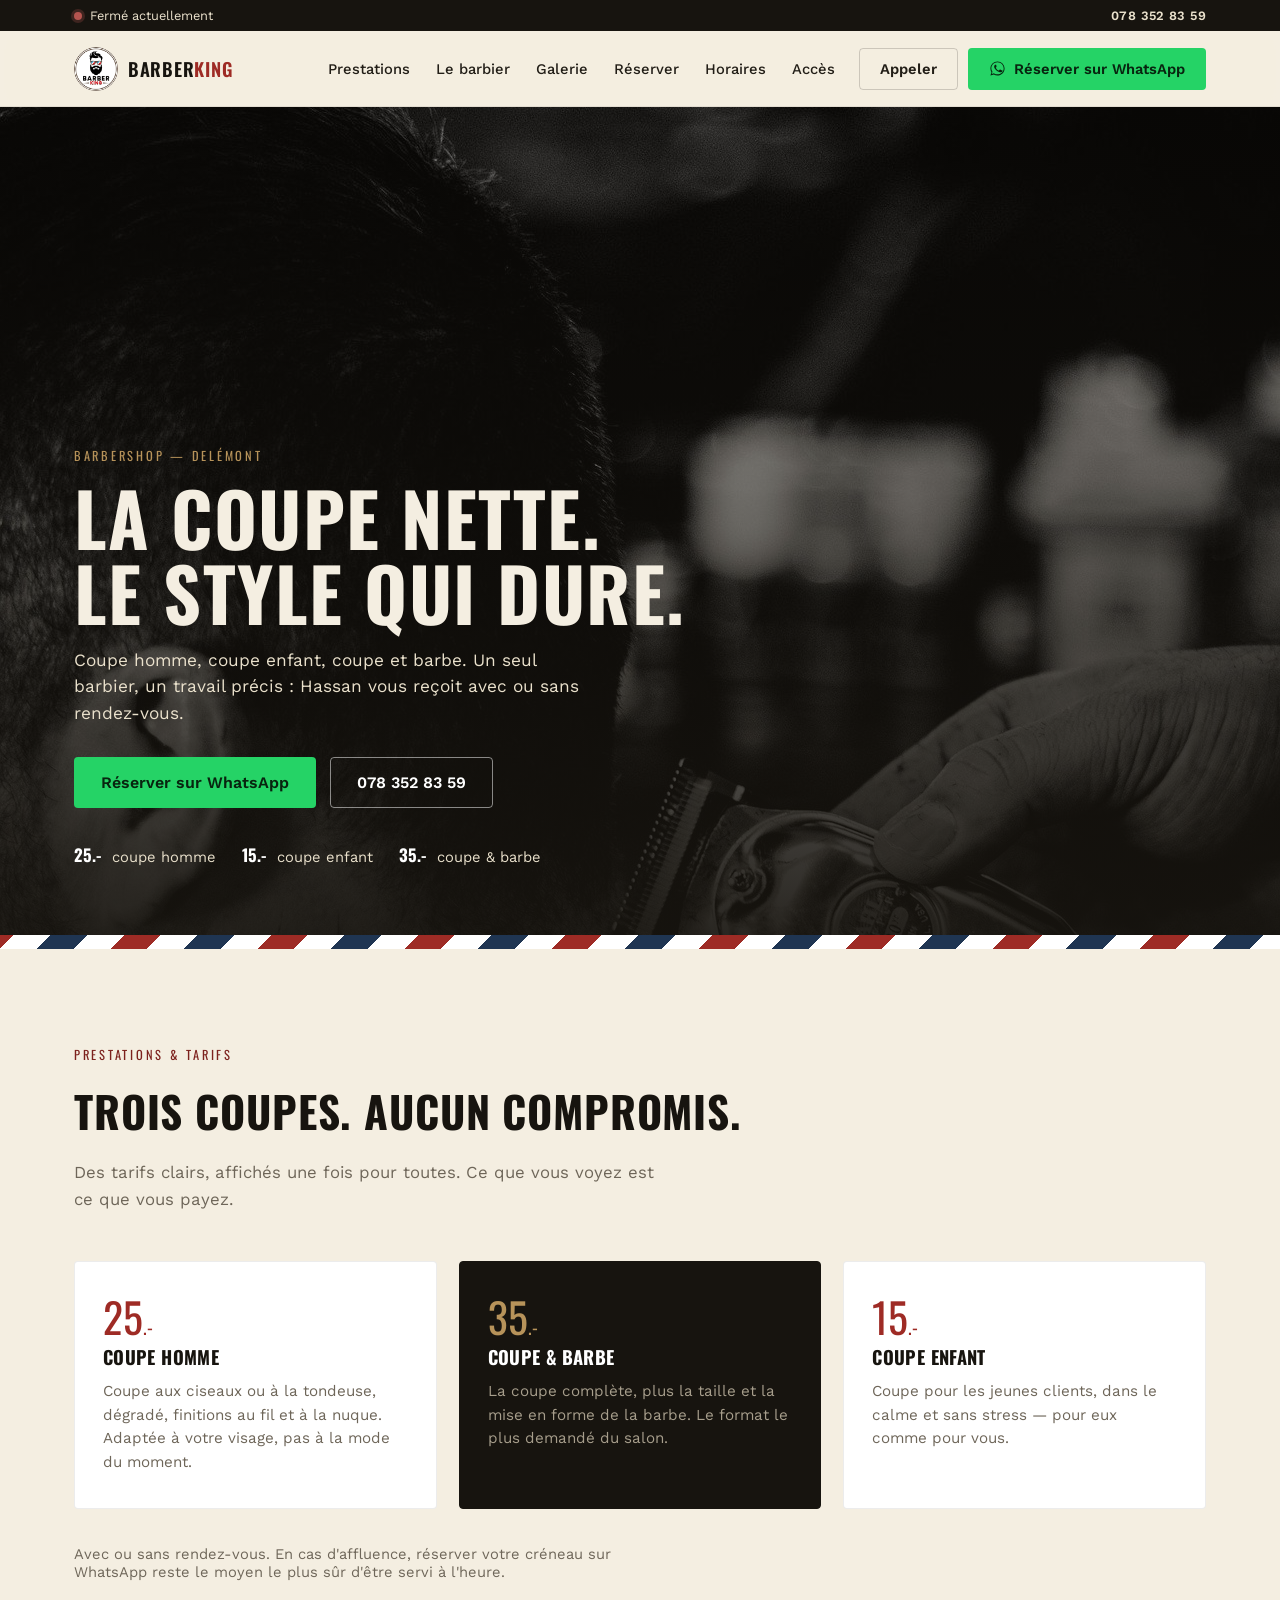
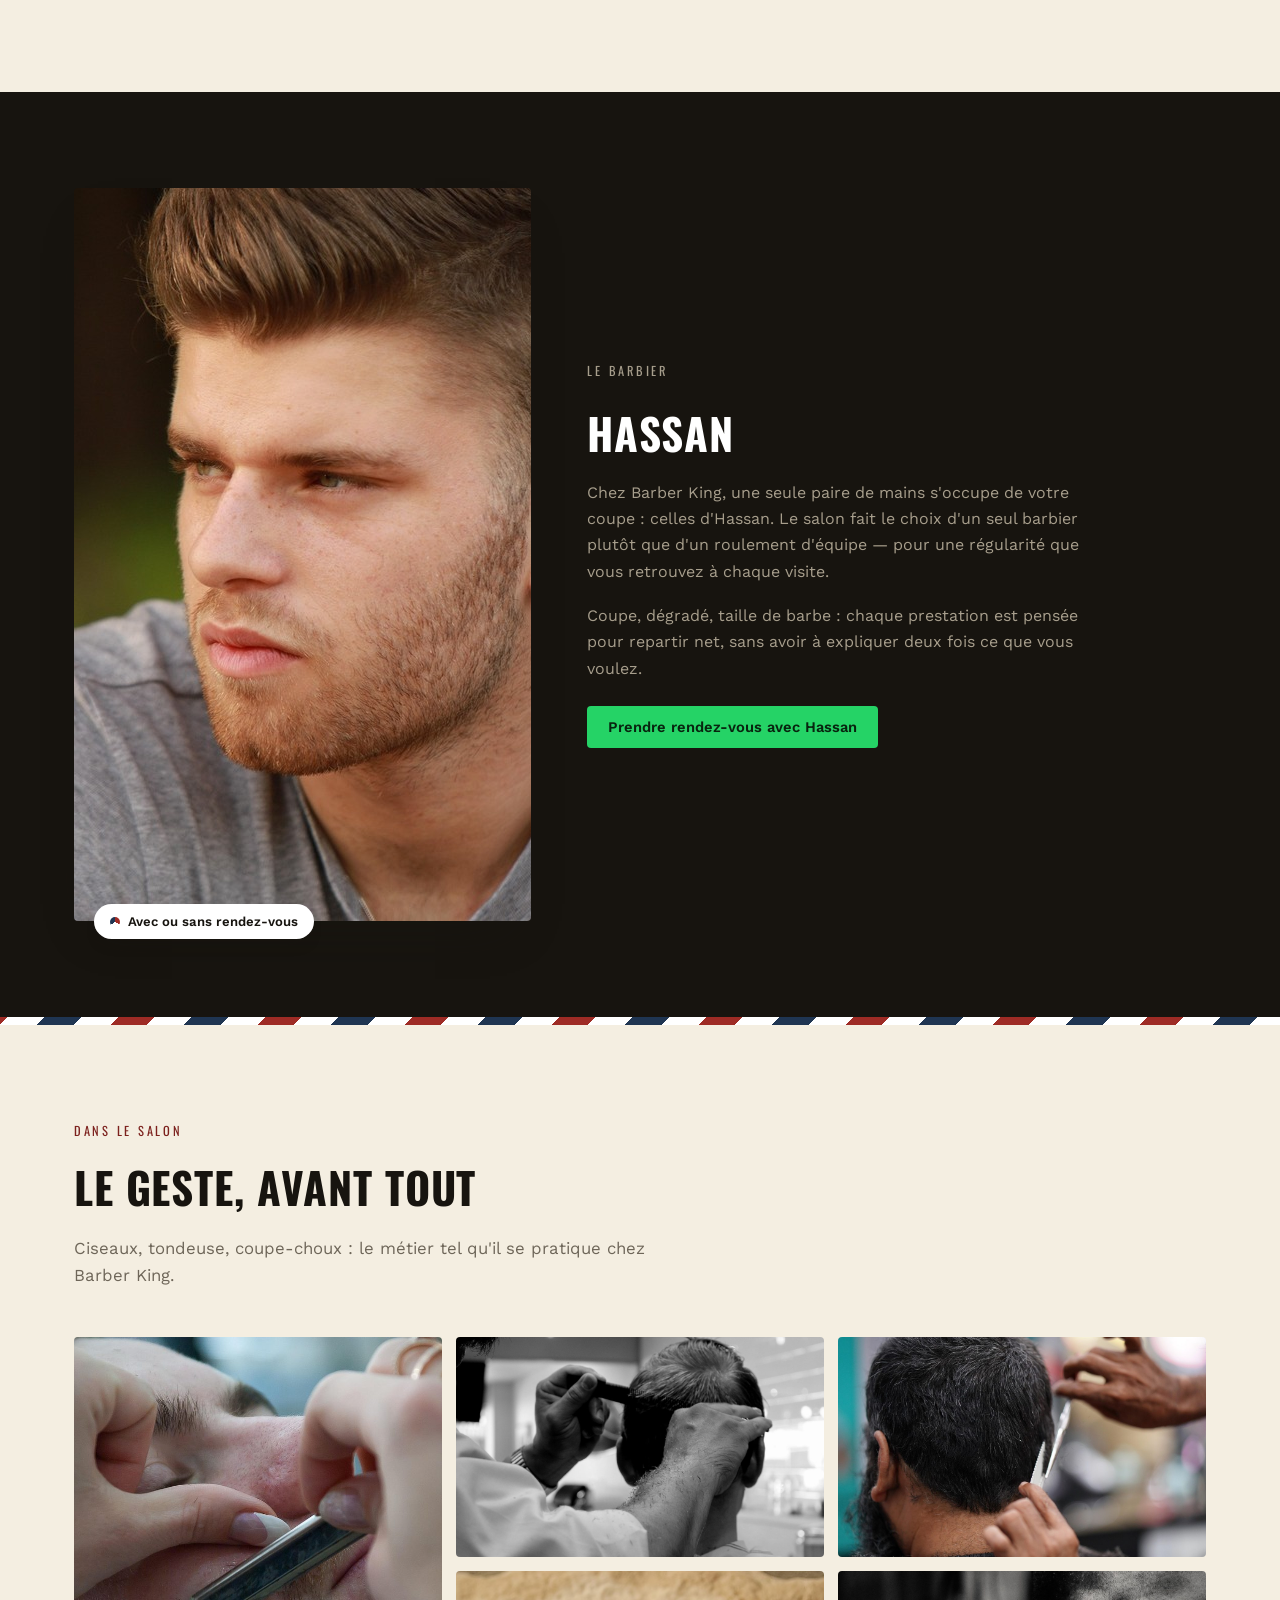
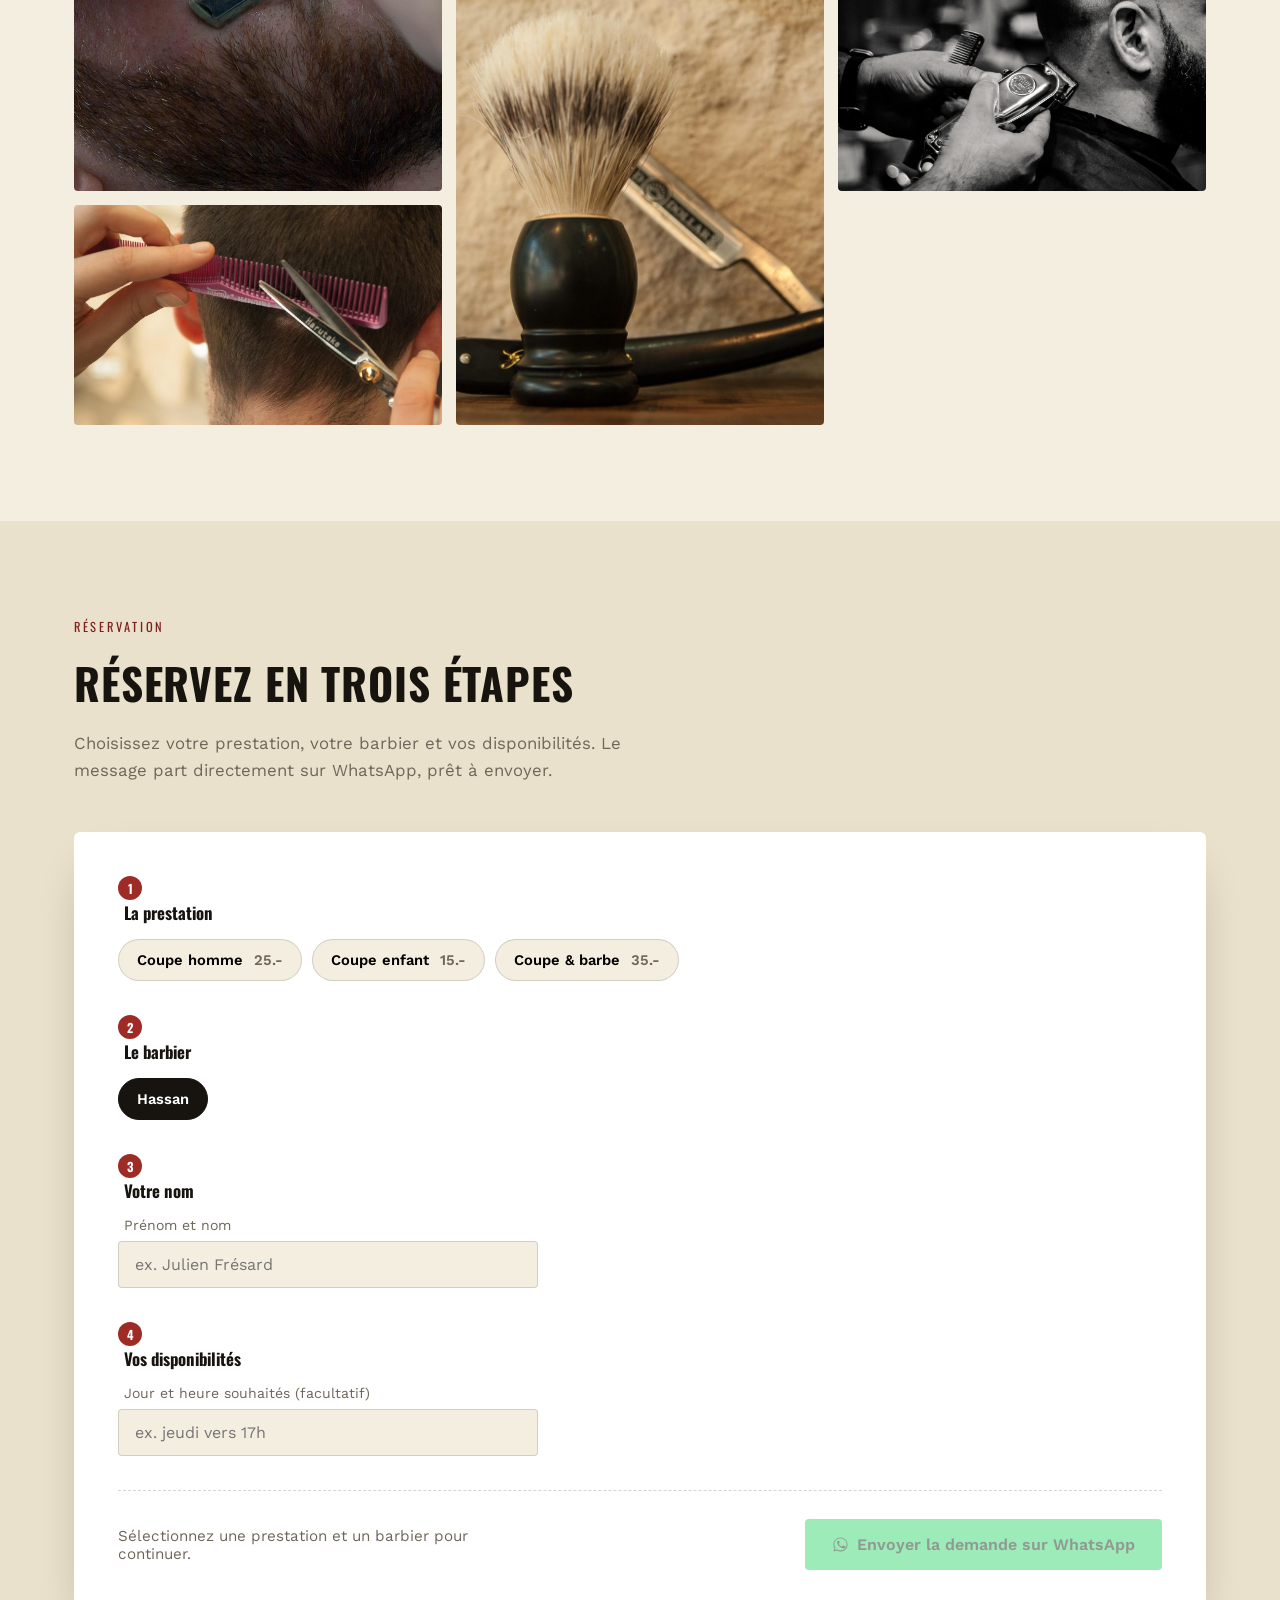
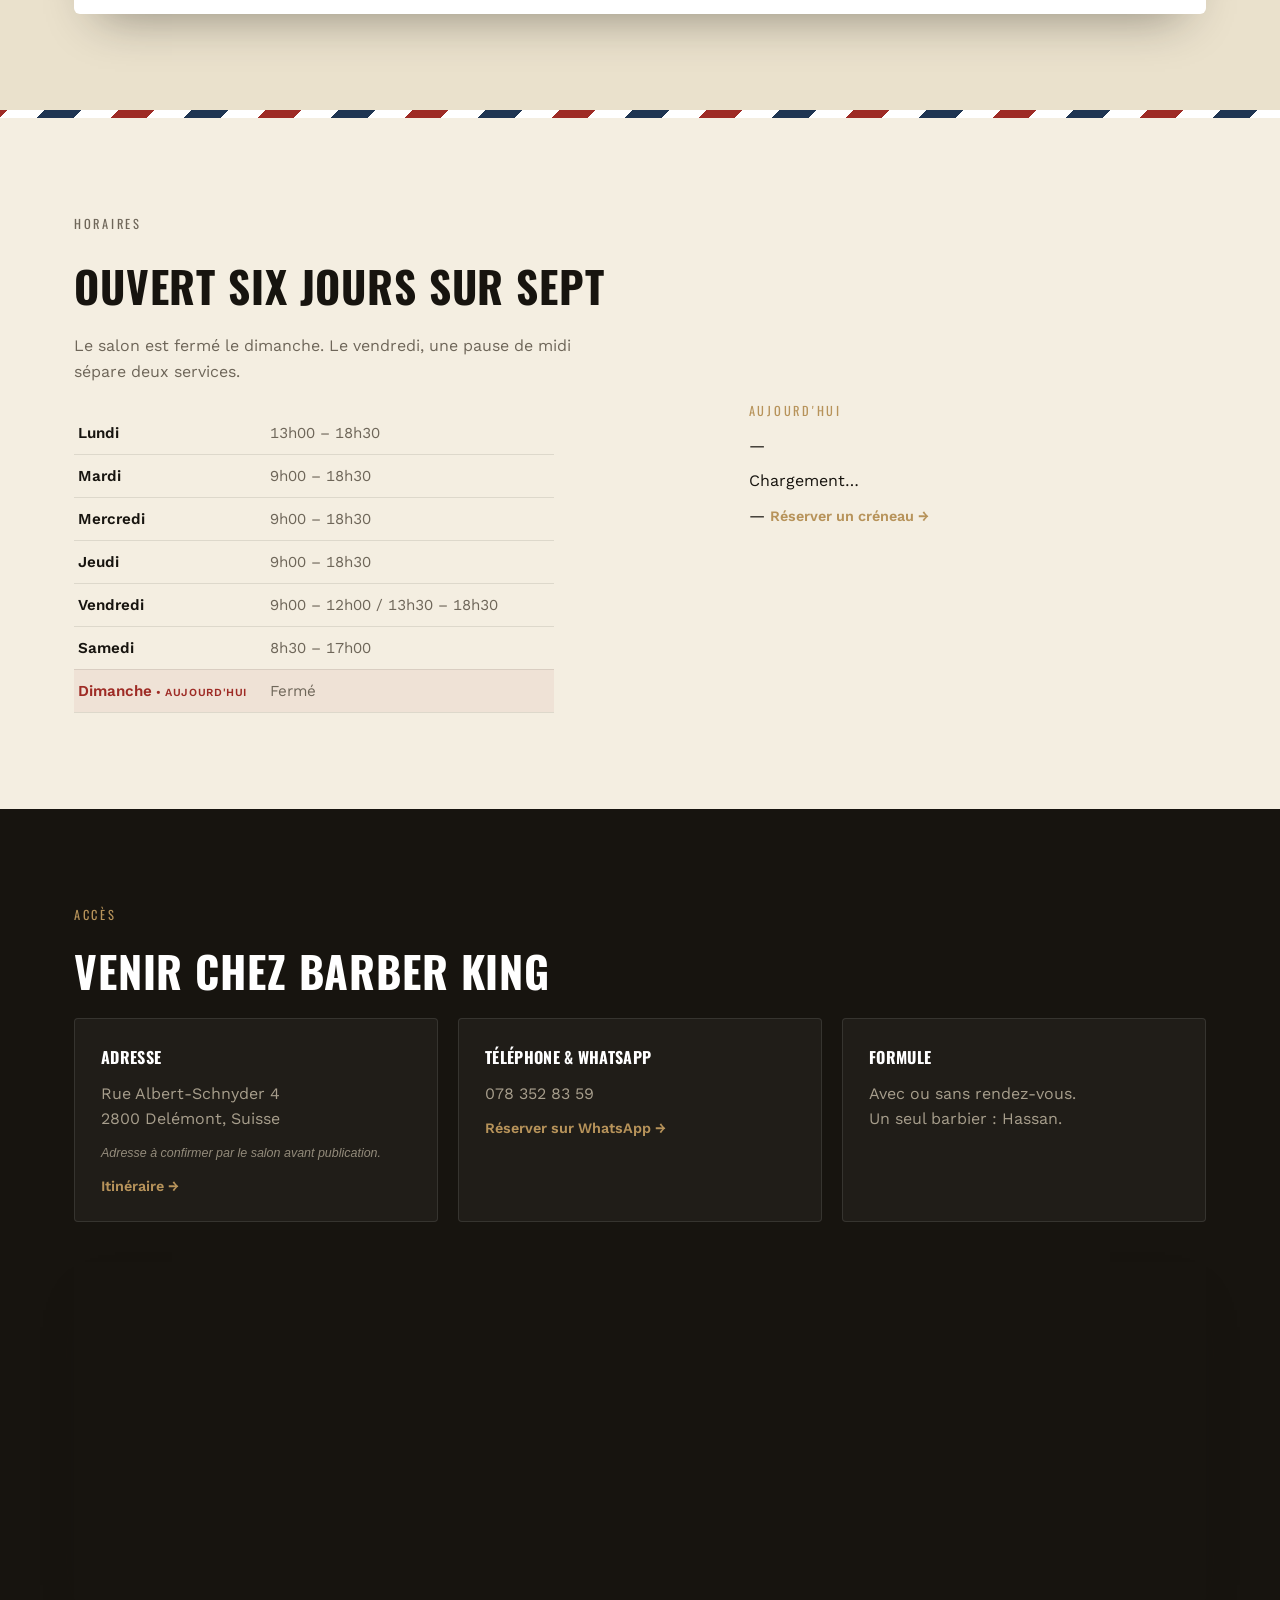
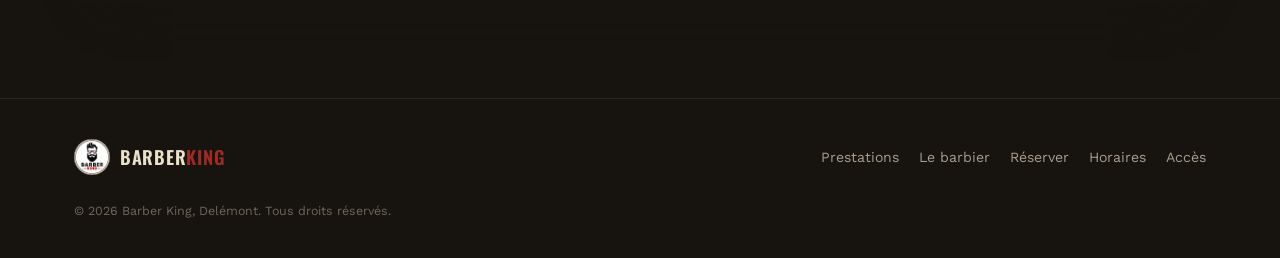
==== commit aea836c2: "Add files via upload" ====
--- a/index.html
+++ b/index.html
@@ -278,8 +278,16 @@
           </tbody>
         </table>
       </div>
-      <div class="split__media split__media--pole">
-        <img src="/assets/pole-photo.jpg" alt="Enseigne traditionnelle de barbier, rouge, blanc et bleu" loading="lazy" width="1200" height="1800">
+      <div class="today-card" id="todayCard">
+        <div class="today-card__ribbon" aria-hidden="true"></div>
+        <p class="eyebrow">Aujourd'hui</p>
+        <p class="today-card__day" id="todayDayName">—</p>
+        <p class="today-card__hours" id="todayHoursText">Chargement…</p>
+        <span class="today-card__pill" id="todayStatusPill">
+          <span class="dot" aria-hidden="true"></span>
+          <span id="todayStatusText">—</span>
+        </span>
+        <a href="#reservation" class="link-arrow today-card__link">Réserver un créneau →</a>
       </div>
     </div>
   </section>
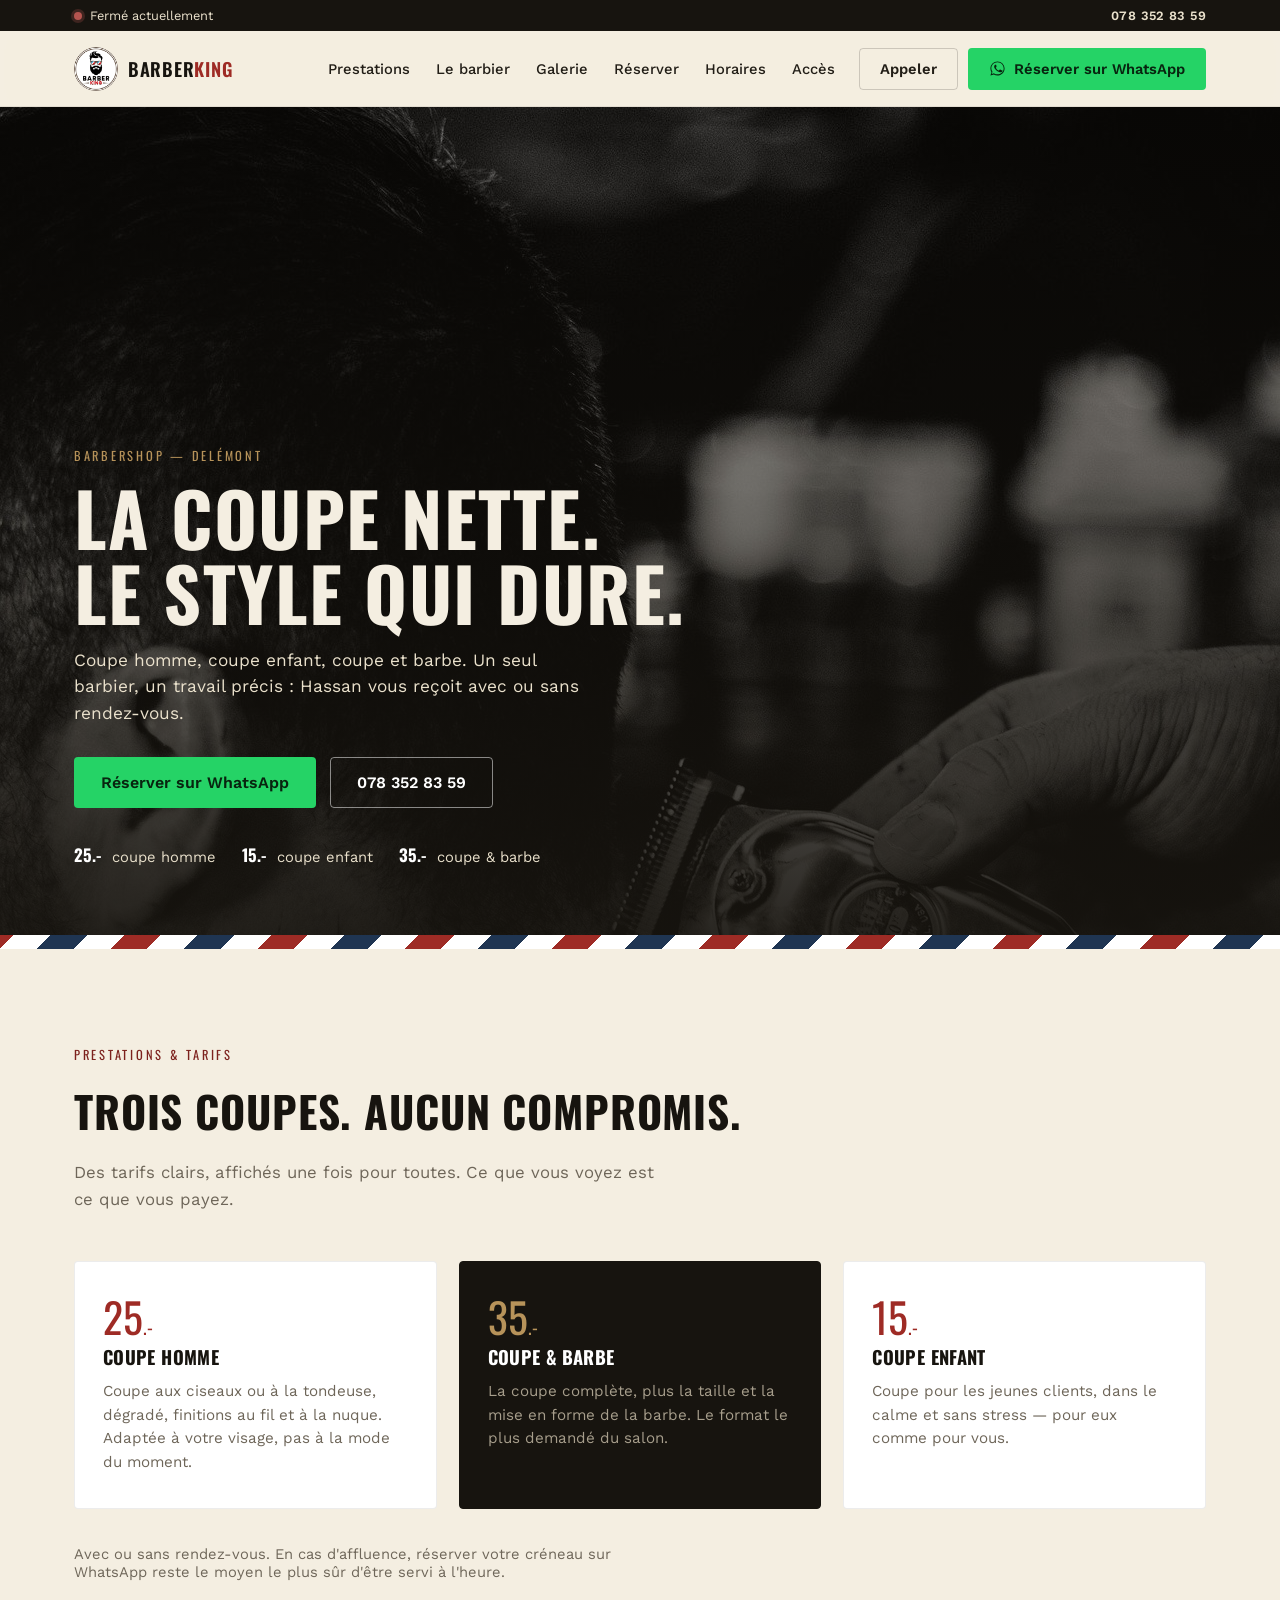
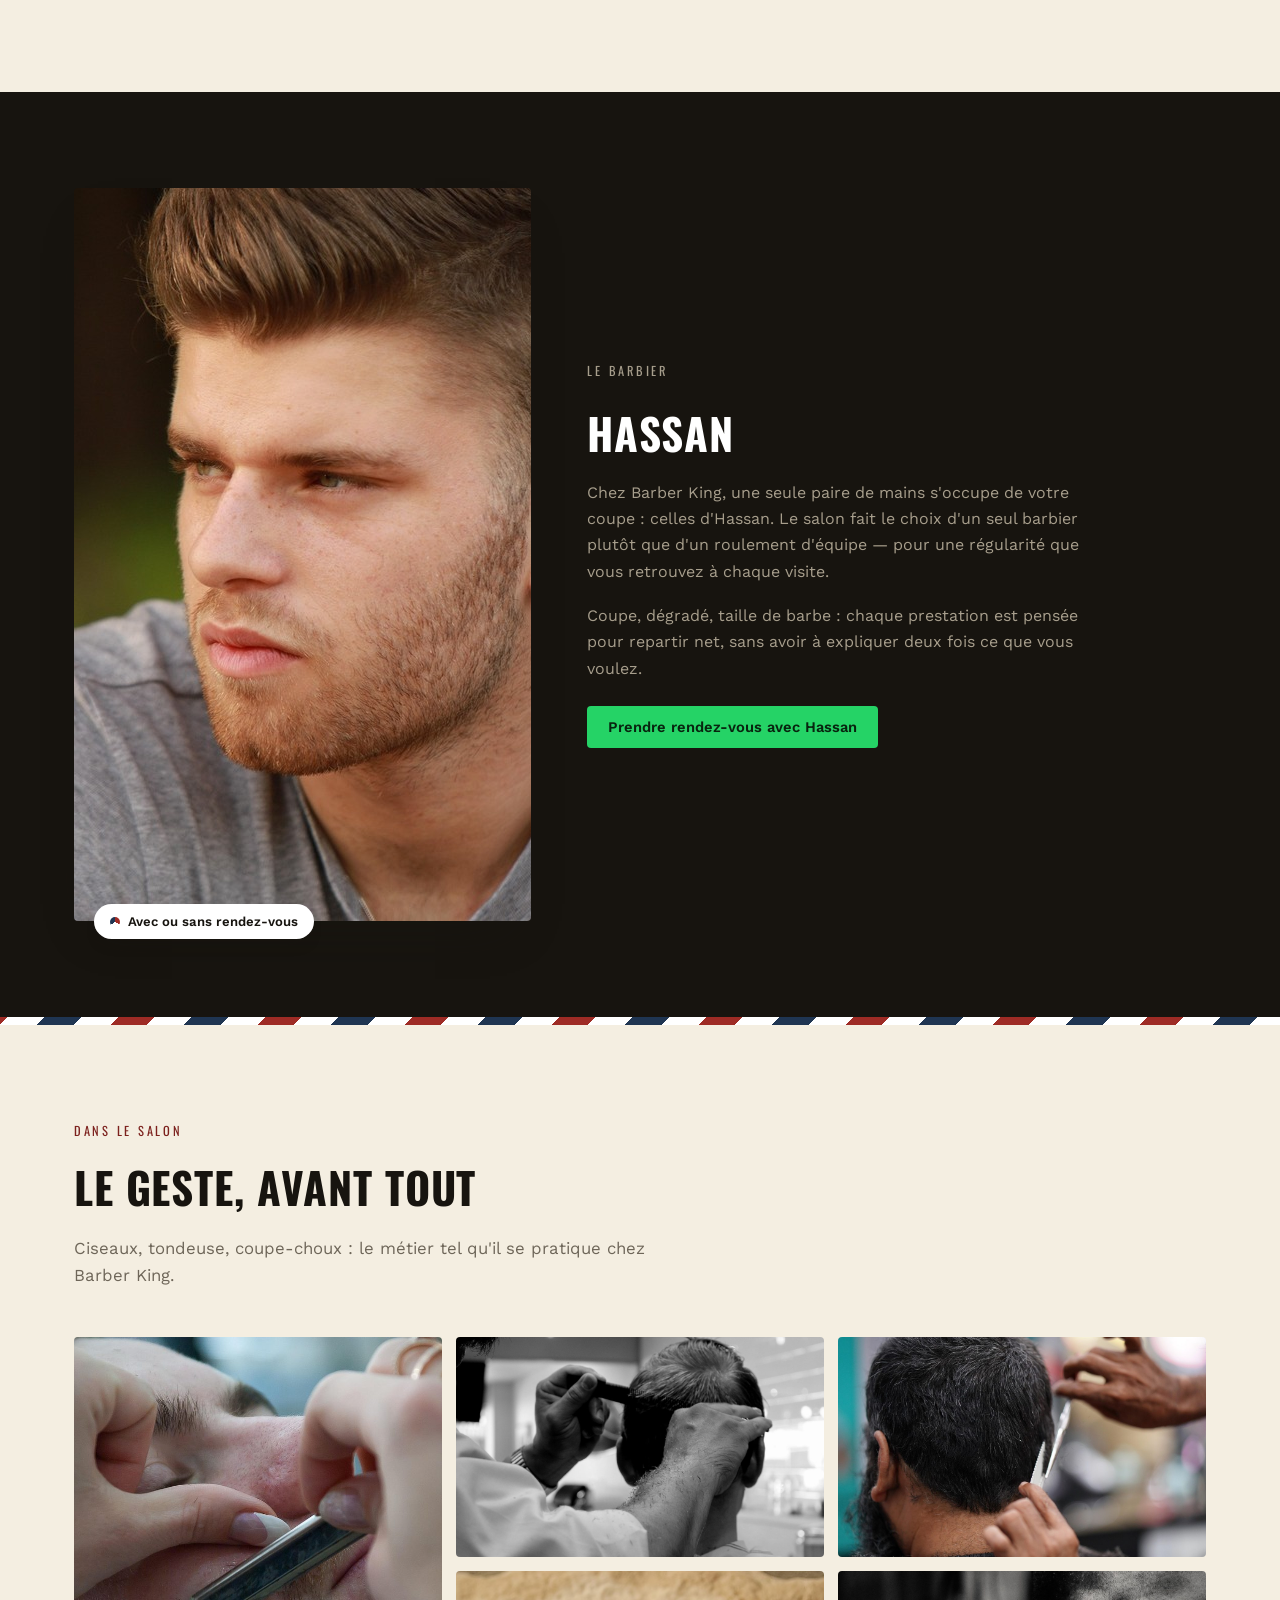
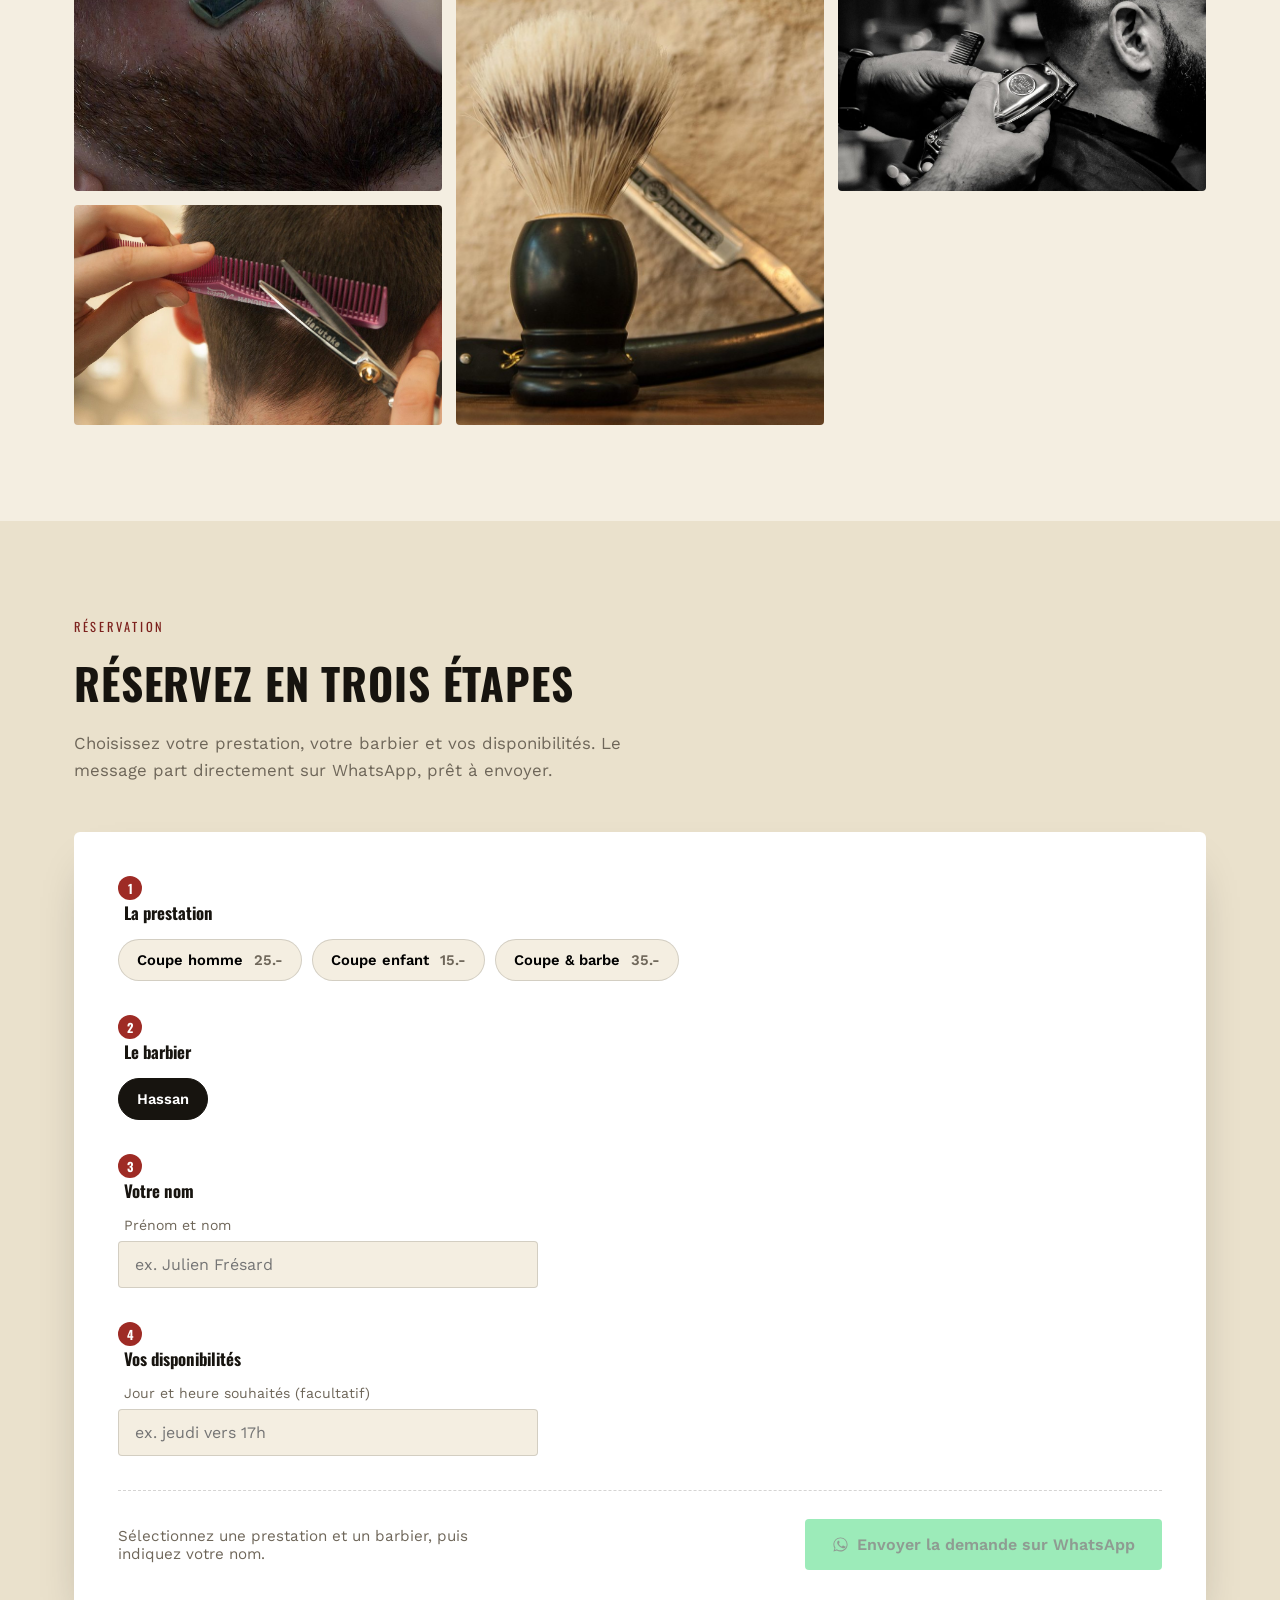
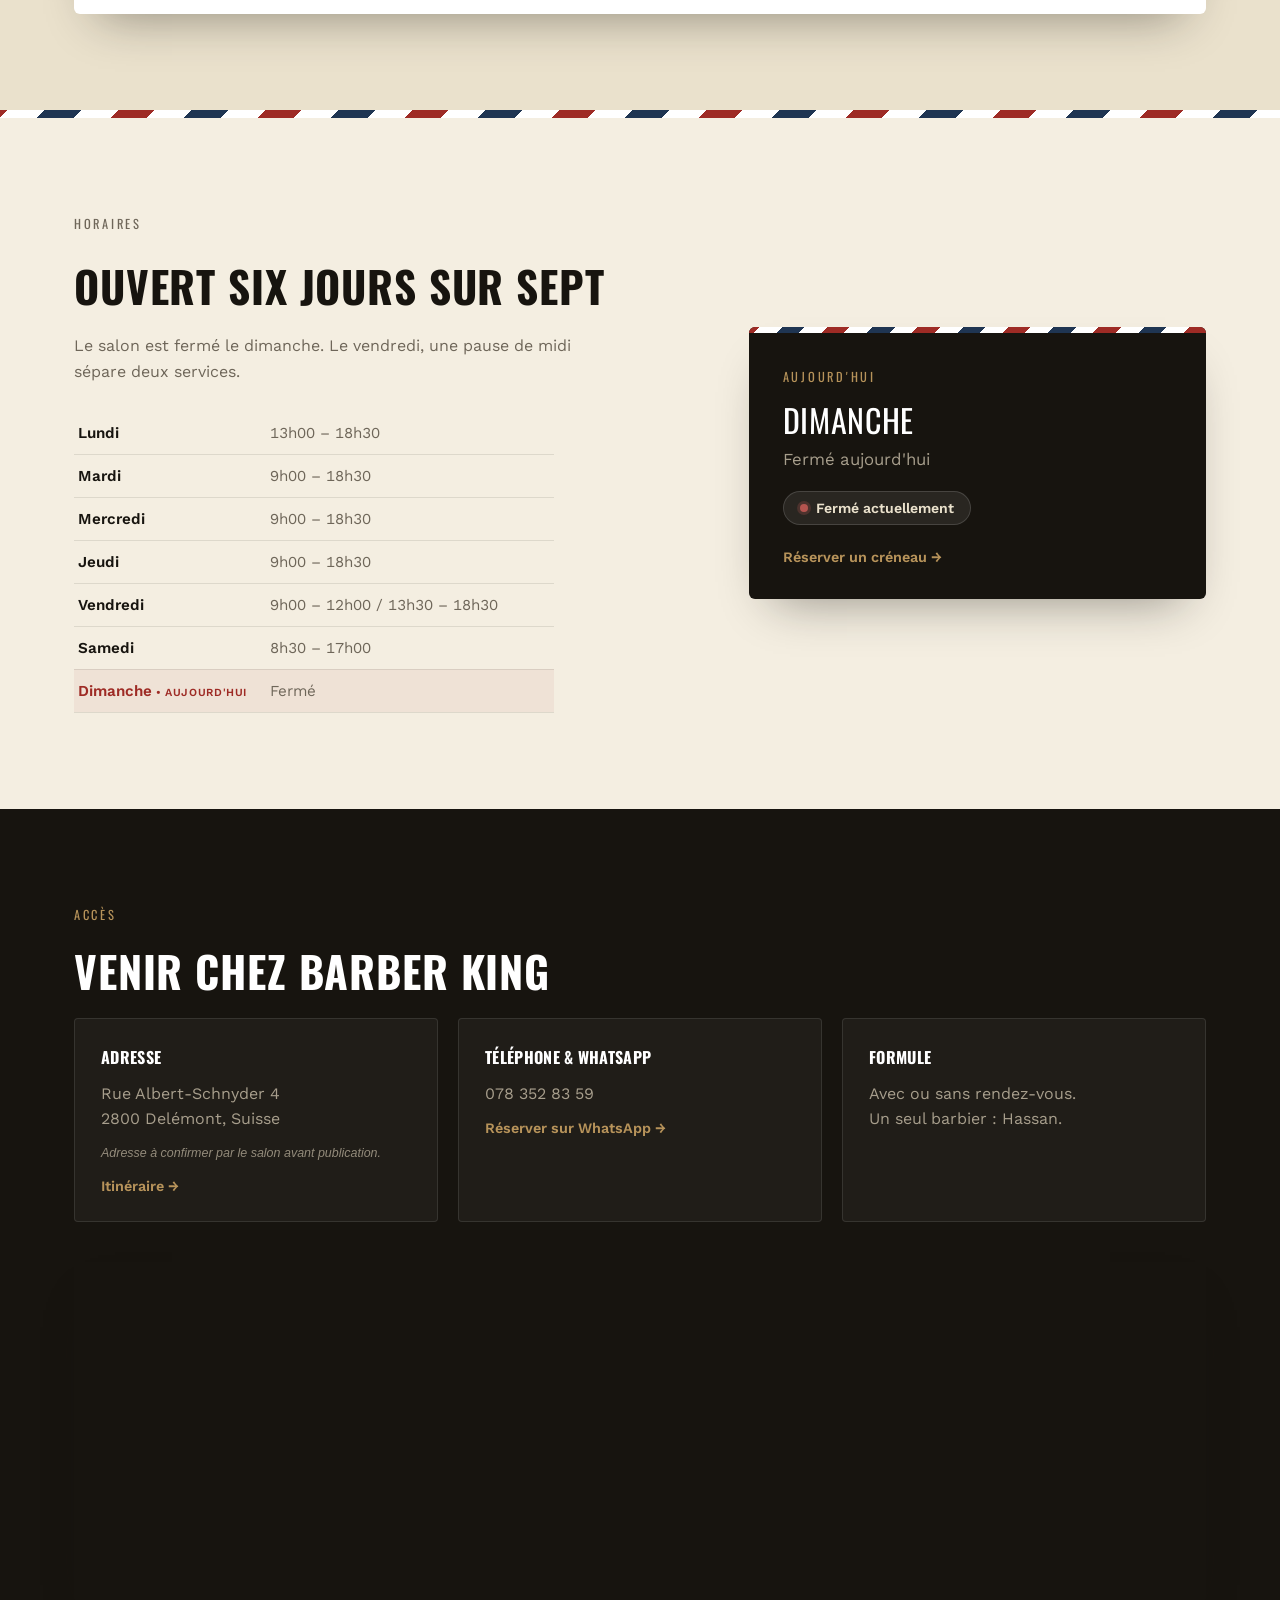
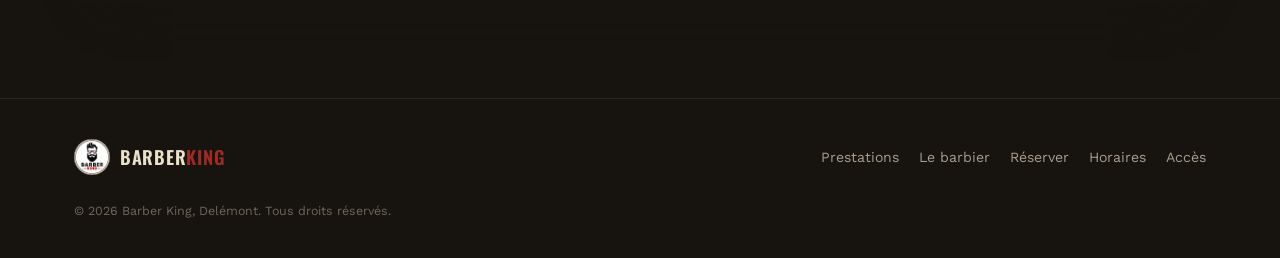
==== commit bf9fa696: "Add files via upload" ====
--- a/index.html
+++ b/index.html
@@ -25,7 +25,7 @@
 <link rel="preconnect" href="https://fonts.gstatic.com" crossorigin>
 <link href="https://fonts.googleapis.com/css2?family=Oswald:wght@500;600;700&family=Work+Sans:wght@400;500;600;700&display=swap" rel="stylesheet">
 
-<link rel="stylesheet" href="/css/style.css">
+<link rel="stylesheet" href="/css/style.css?v=3">
 
 <!-- Structured data : à valider (adresse exacte à confirmer par le salon) -->
 <script type="application/ld+json">
@@ -351,6 +351,6 @@
   Réserver
 </a>
 
-<script src="/js/app.js" defer></script>
+<script src="/js/app.js?v=2" defer></script>
 </body>
 </html>
--- a/css/style.css
+++ b/css/style.css
@@ -26,7 +26,7 @@
 }
 
 *, *::before, *::after{ box-sizing: border-box; }
-html{ scroll-behavior: smooth; scroll-padding-top: calc(var(--header-h) + 40px); }
+html{ scroll-behavior: smooth; scroll-padding-top: calc(var(--header-h) + 40px); overflow-x: hidden; }
 @media (prefers-reduced-motion: reduce){
   html{ scroll-behavior: auto; }
   *{ animation-duration: .001ms !important; animation-iteration-count: 1 !important; transition-duration: .001ms !important; }
@@ -241,10 +241,6 @@
   border-radius: var(--radius); box-shadow: var(--shadow-lg);
   width: 100%; aspect-ratio: 4 / 3; object-fit: cover; object-position: center 22%;
 }
-.split__media--pole img{
-  max-width: 380px; margin: 0 auto;
-  aspect-ratio: 2 / 3; object-fit: cover; object-position: center 15%;
-}
 .split__badge{
   position: absolute; left: 20px; bottom: -18px;
   background: var(--white); color: var(--ink);
@@ -257,6 +253,39 @@
 .split__text .btn{ margin-top: 6px; }
 #horaires .split__text p{ color: var(--grey); }
 
+/* Encart "Aujourd'hui" (remplace une photo décorative par une info utile) */
+.today-card{
+  position: relative; overflow: hidden;
+  background: var(--ink); color: var(--paper-2);
+  border-radius: 6px; box-shadow: var(--shadow-lg);
+  padding: 40px 34px 34px;
+}
+.today-card__ribbon{
+  position: absolute; top: 0; left: 0; right: 0; height: 6px;
+  background: repeating-linear-gradient(
+    -45deg,
+    var(--red) 0 16px, var(--white) 16px 32px, var(--navy) 32px 48px, var(--white) 48px 64px
+  );
+}
+.today-card .eyebrow{ color: var(--brass); margin-bottom: 10px; }
+.today-card__day{
+  font-family: var(--font-display); text-transform: uppercase; letter-spacing: .02em;
+  font-size: 2rem; margin: 0 0 6px; color: var(--white);
+}
+.today-card__hours{
+  font-size: 1.05rem; color: var(--grey-light); margin: 0 0 22px;
+  font-variant-numeric: tabular-nums;
+}
+.today-card__pill{
+  display: inline-flex; align-items: center; gap: 8px;
+  background: rgba(255,255,255,.08); border: 1px solid rgba(255,255,255,.14);
+  border-radius: 999px; padding: 8px 16px; font-size: .88rem; font-weight: 600;
+  margin-bottom: 24px;
+}
+.today-card__pill.is-open .dot{ background: #6FA96B; box-shadow: 0 0 0 3px rgba(111,169,107,.25); }
+.today-card__pill.is-closed .dot{ background: #B5544F; box-shadow: 0 0 0 3px rgba(181,84,79,.25); }
+.today-card__link{ display: block; }
+
 /* Hours table */
 .hours{ width: 100%; border-collapse: collapse; margin-top: 26px; max-width: 480px; }
 .hours th, .hours td{
@@ -368,7 +397,7 @@
   .cards{ grid-template-columns: 1fr; }
   .container--split, .container--split-rev{ grid-template-columns: 1fr; }
   .container--split-rev{ direction: initial; }
-  .split__media--pole{ order: -1; max-width: 260px; margin: 0 auto 20px; }
+  #horaires .today-card{ order: -1; margin-bottom: 8px; }
   .contact-grid{ grid-template-columns: 1fr; }
   .gallery{ grid-template-columns: repeat(2, 1fr); grid-auto-rows: 190px; }
 }
@@ -400,4 +429,12 @@
   .section{ padding: 68px 0; }
   .gallery{ grid-template-columns: 1fr 1fr; grid-auto-rows: 160px; }
   .hero{ min-height: 100vh; }
-}
+
+  /* Les boutons à texte long (ex. "Envoyer la demande sur WhatsApp")
+     ne doivent plus forcer une ligne unique sur petit écran :
+     ça poussait la page à déborder horizontalement. */
+  .btn{ white-space: normal; text-align: center; }
+  .hero__cta{ flex-direction: column; align-items: stretch; }
+  .hero__cta .btn{ width: 100%; }
+  .booking__summary .btn{ width: 100%; }
+}
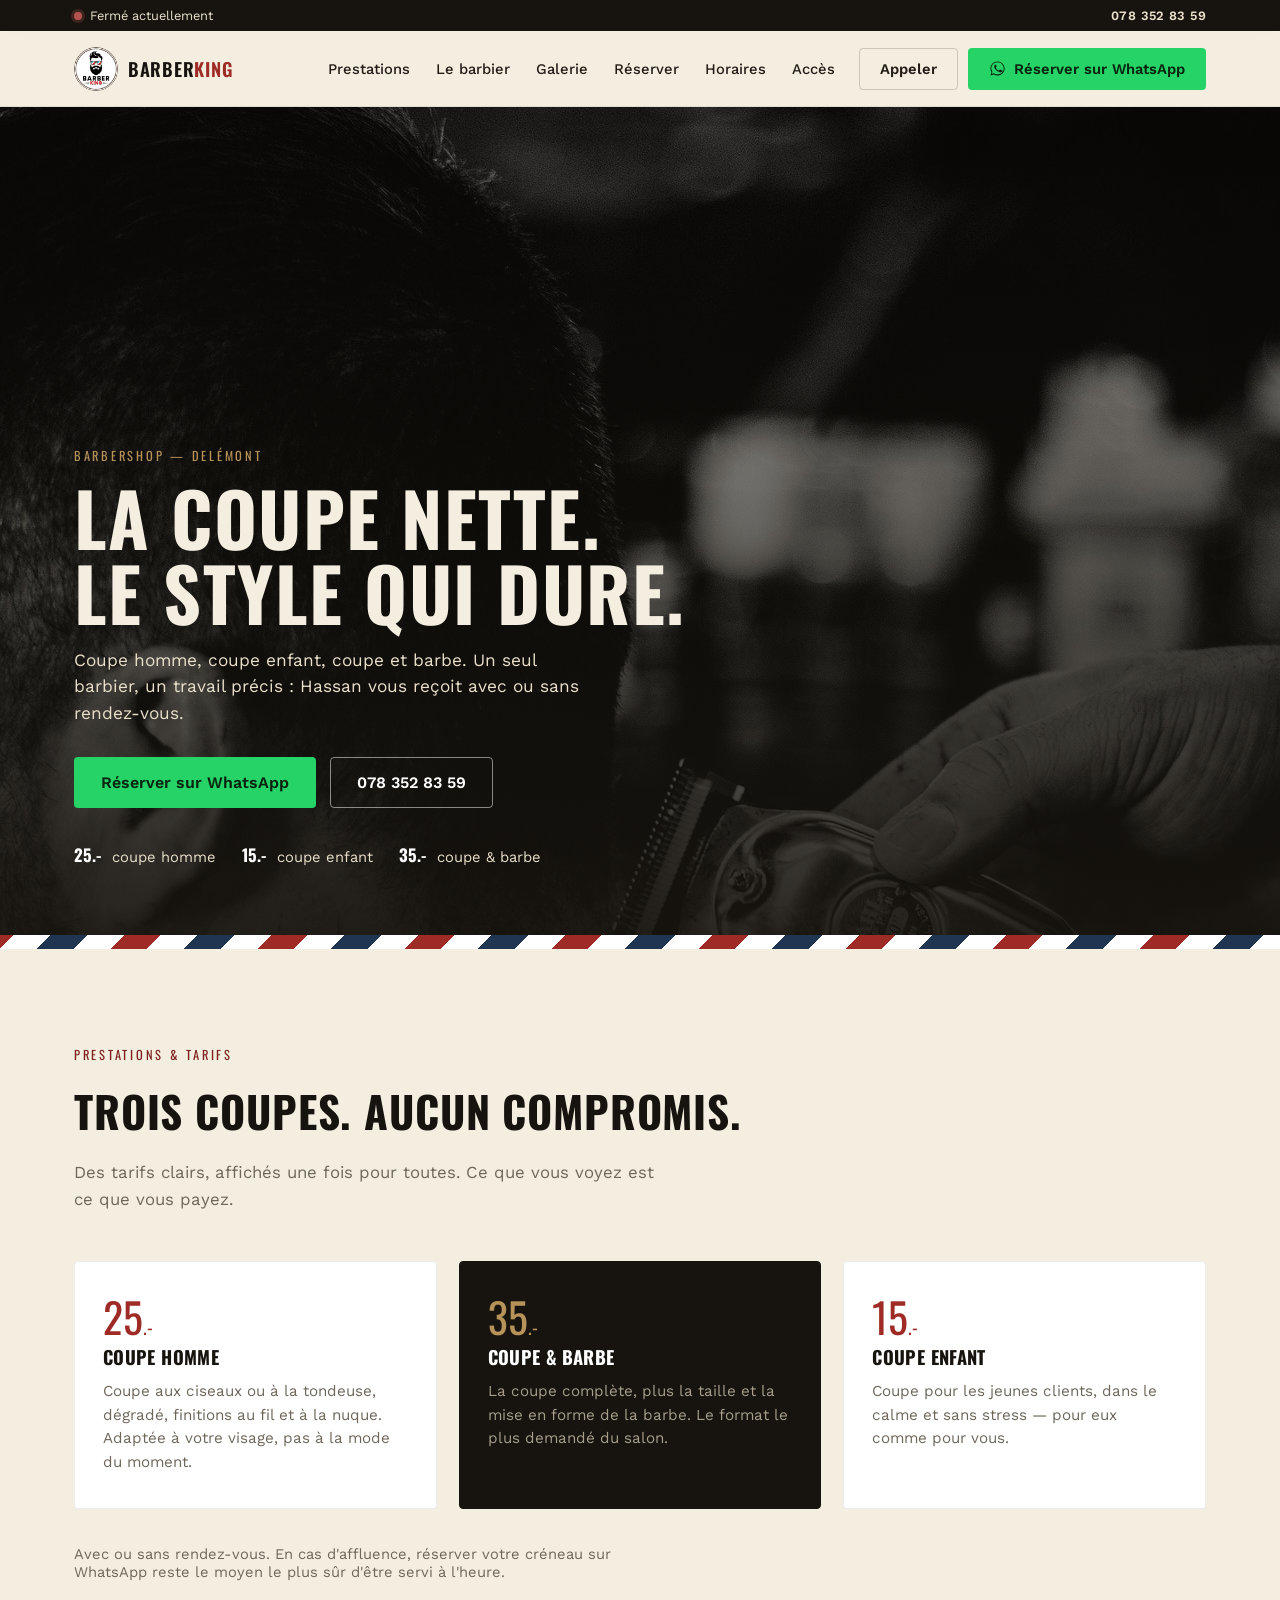
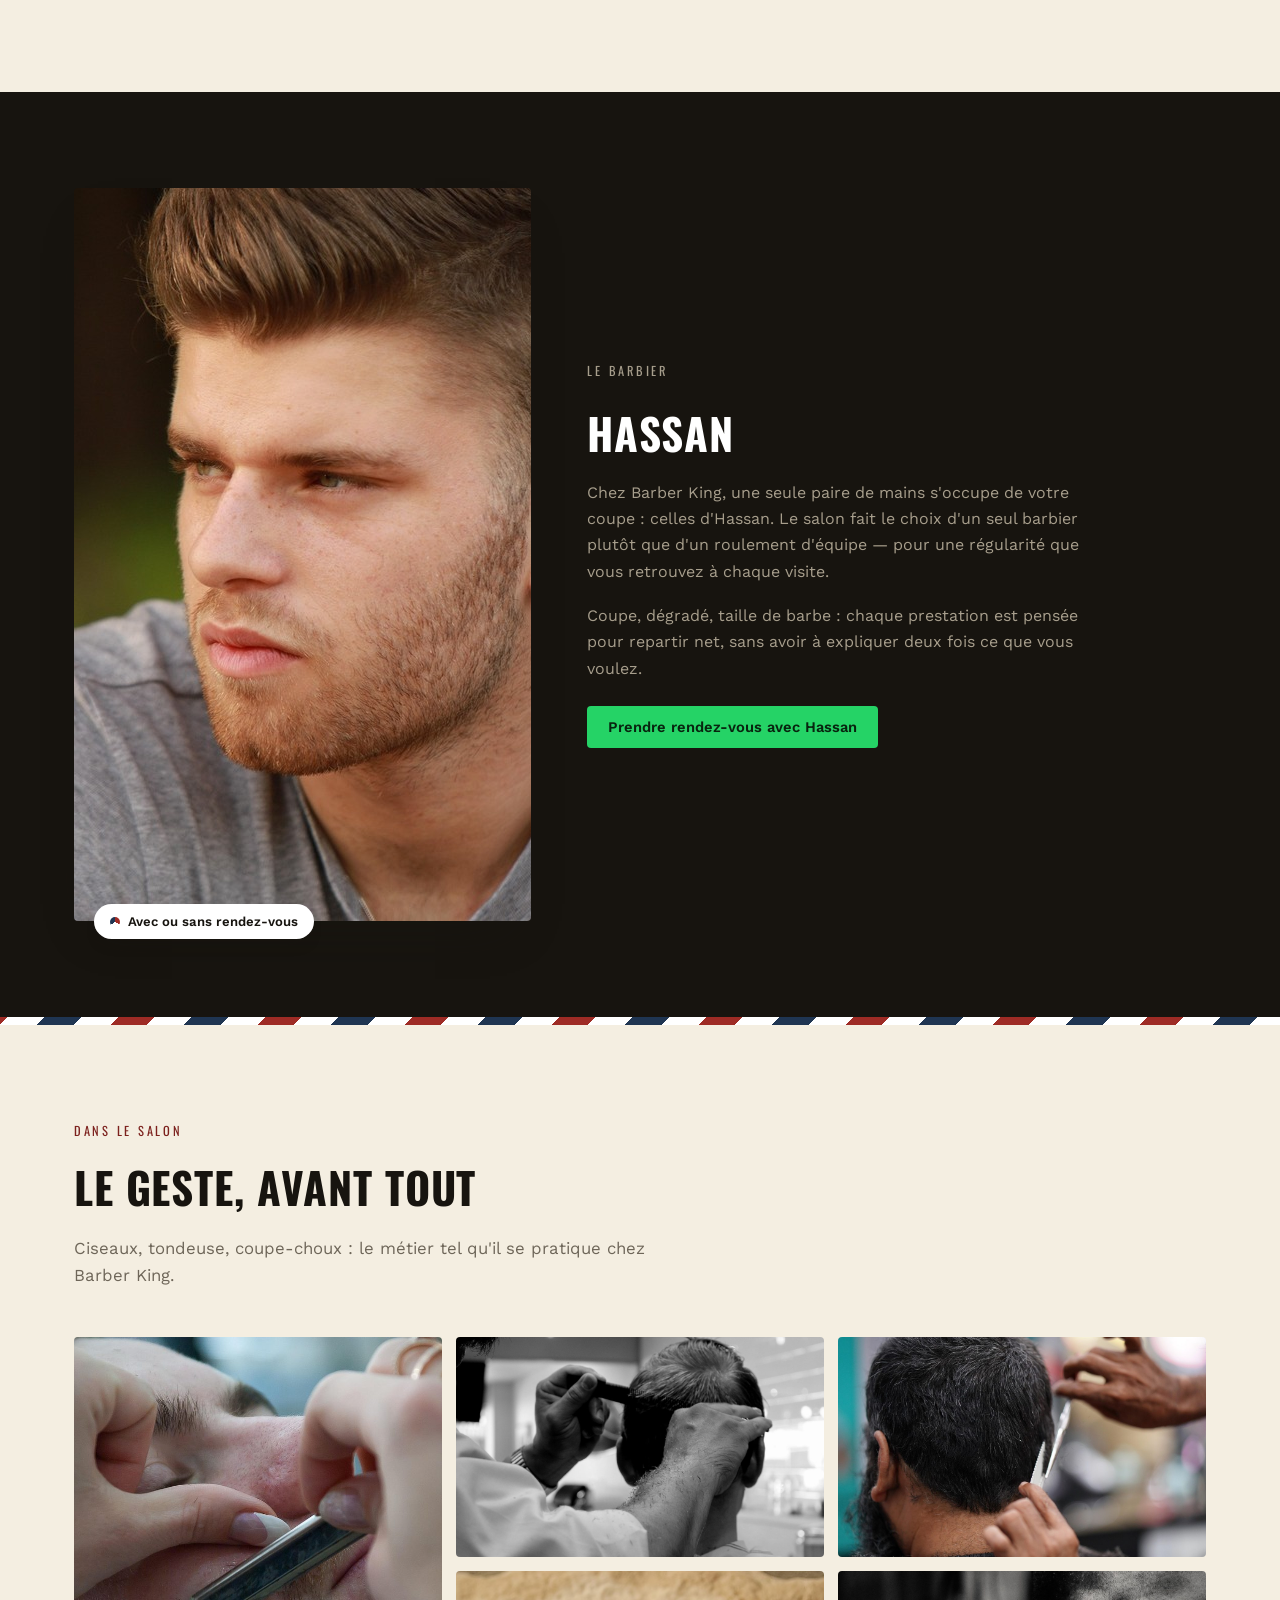
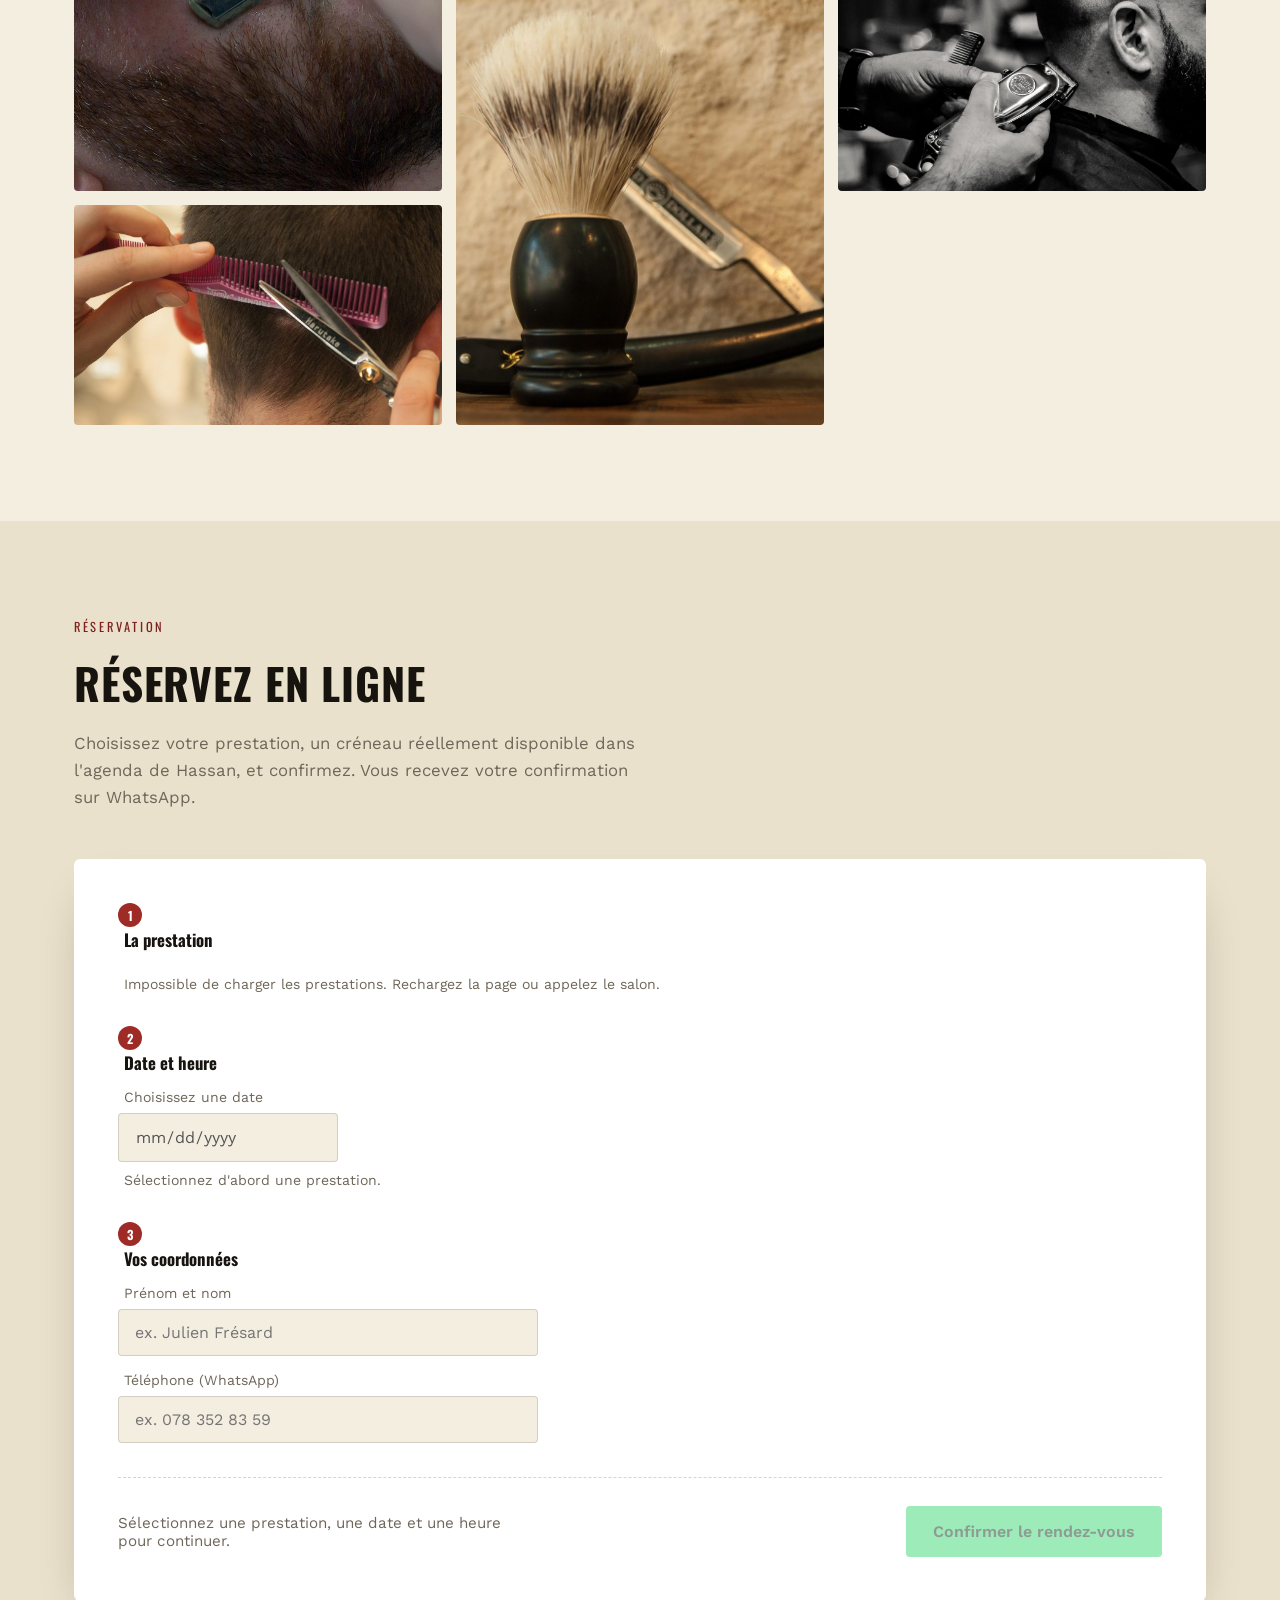
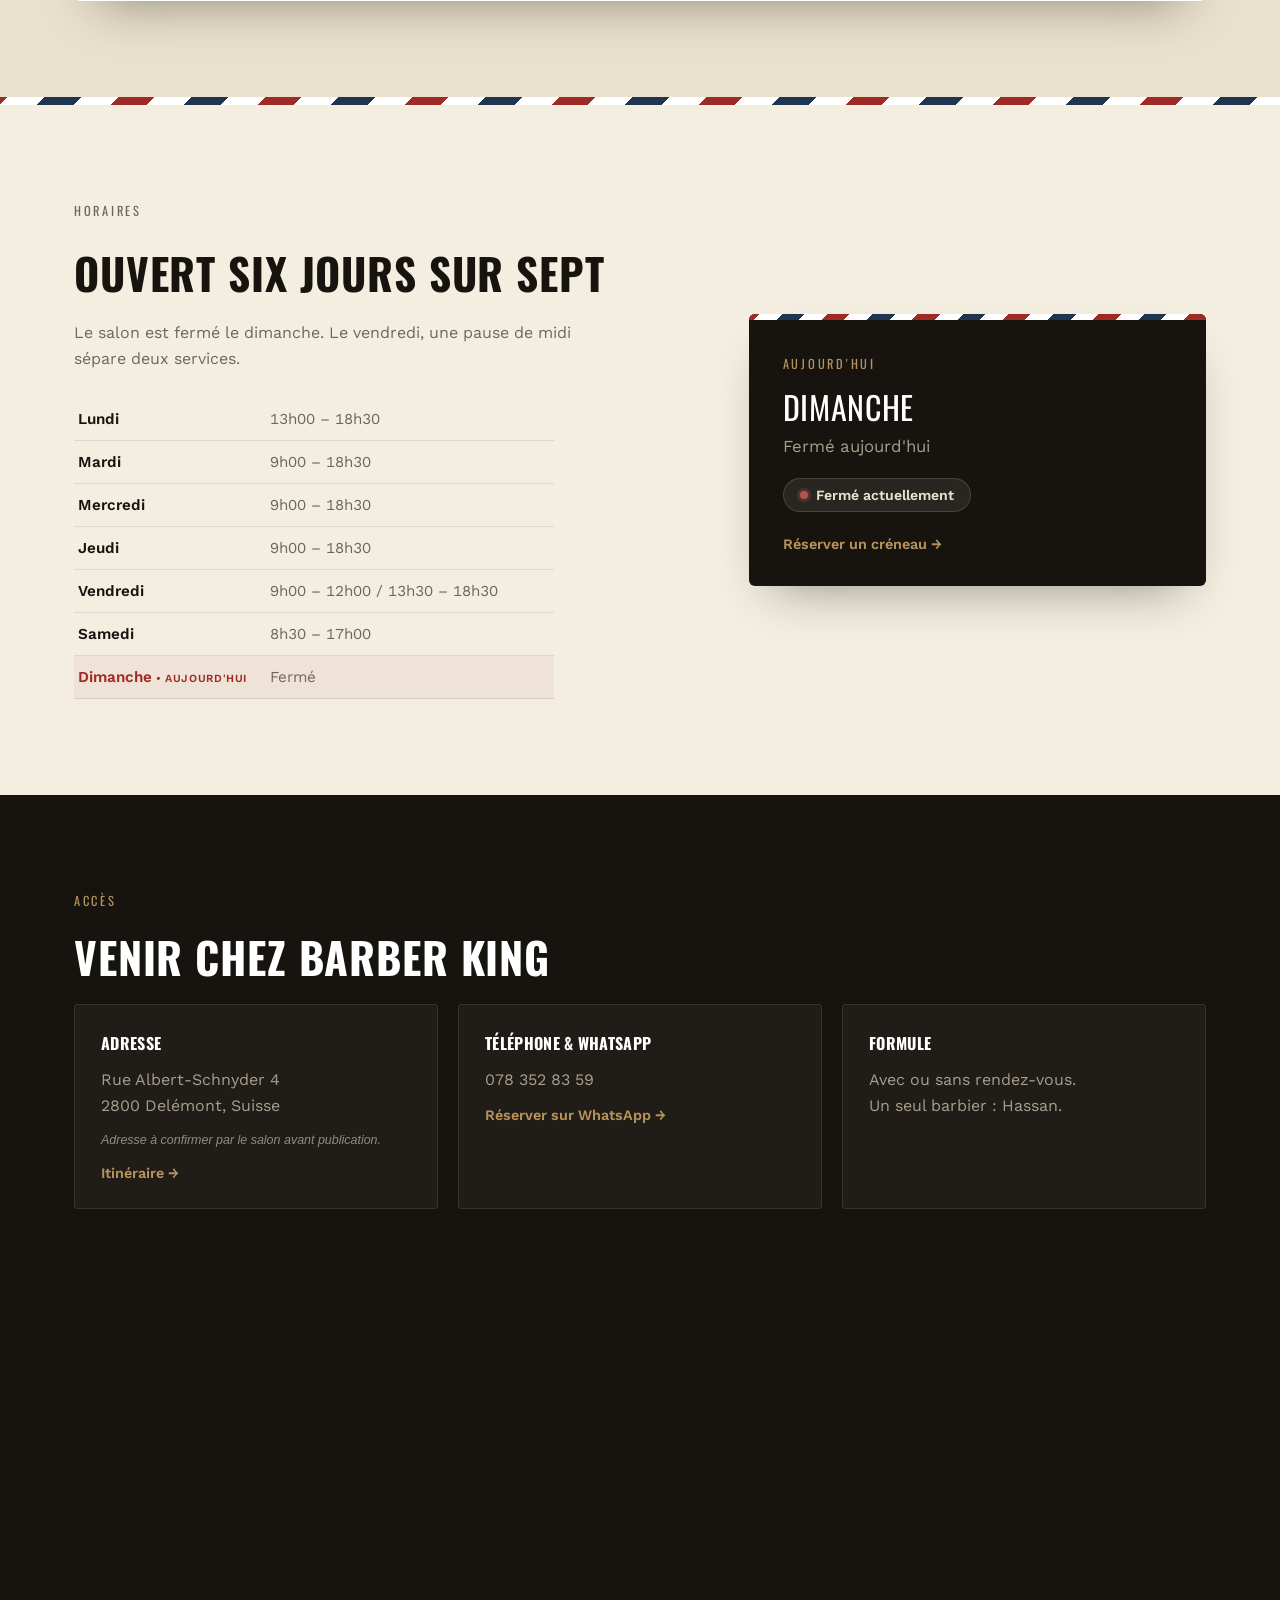
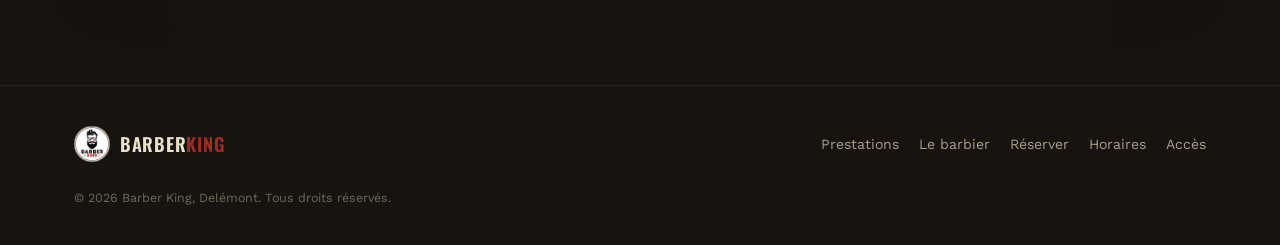
==== commit 1ba8fff8: "Add files via upload" ====
--- a/index.html
+++ b/index.html
@@ -25,7 +25,7 @@
 <link rel="preconnect" href="https://fonts.gstatic.com" crossorigin>
 <link href="https://fonts.googleapis.com/css2?family=Oswald:wght@500;600;700&family=Work+Sans:wght@400;500;600;700&display=swap" rel="stylesheet">
 
-<link rel="stylesheet" href="/css/style.css?v=3">
+<link rel="stylesheet" href="/css/style.css?v=4">
 
 <!-- Structured data : à valider (adresse exacte à confirmer par le salon) -->
 <script type="application/ld+json">
@@ -210,47 +210,49 @@
   <section class="section section--booking" id="reservation">
     <div class="container">
       <p class="eyebrow eyebrow--dark">Réservation</p>
-      <h2 class="section__title">Réservez en trois étapes</h2>
-      <p class="section__lead">Choisissez votre prestation, votre barbier et vos disponibilités. Le message part directement sur WhatsApp, prêt à envoyer.</p>
-
-      <div class="booking" id="bookingWidget">
+      <h2 class="section__title">Réservez en ligne</h2>
+      <p class="section__lead">Choisissez votre prestation, un créneau réellement disponible dans l'agenda de Hassan, et confirmez. Vous recevez votre confirmation sur WhatsApp.</p>
+
+      <div class="booking" id="bookingWidget" data-state="loading">
+
         <div class="booking__step">
           <span class="booking__num">1</span>
           <h3>La prestation</h3>
           <div class="booking__options" id="serviceOptions" role="radiogroup" aria-label="Choix de la prestation">
-            <button type="button" class="pill" data-service="Coupe homme (25.-)" aria-pressed="false">Coupe homme <em>25.-</em></button>
-            <button type="button" class="pill" data-service="Coupe enfant (15.-)" aria-pressed="false">Coupe enfant <em>15.-</em></button>
-            <button type="button" class="pill" data-service="Coupe et barbe (35.-)" aria-pressed="false">Coupe &amp; barbe <em>35.-</em></button>
+            <p class="booking__loading">Chargement des prestations…</p>
           </div>
         </div>
 
         <div class="booking__step">
           <span class="booking__num">2</span>
-          <h3>Le barbier</h3>
-          <div class="booking__options" id="barberOptions" role="radiogroup" aria-label="Choix du barbier">
-            <!-- rempli par js/app.js à partir de BARBERS -->
-          </div>
+          <h3>Date et heure</h3>
+          <label class="field-label" for="bookingDate">Choisissez une date</label>
+          <input type="date" id="bookingDate" class="field" disabled>
+          <div class="booking__options" id="slotsOptions" role="radiogroup" aria-label="Choix du créneau"></div>
+          <p class="booking__hint" id="slotsMessage">Sélectionnez d'abord une prestation.</p>
         </div>
 
         <div class="booking__step">
           <span class="booking__num">3</span>
-          <h3>Votre nom</h3>
+          <h3>Vos coordonnées</h3>
           <label class="field-label" for="clientName">Prénom et nom</label>
           <input type="text" id="clientName" class="field" placeholder="ex. Julien Frésard" autocomplete="name">
-        </div>
-
-        <div class="booking__step">
-          <span class="booking__num">4</span>
-          <h3>Vos disponibilités</h3>
-          <label class="field-label" for="prefTime">Jour et heure souhaités (facultatif)</label>
-          <input type="text" id="prefTime" class="field" placeholder="ex. jeudi vers 17h">
+          <label class="field-label" for="clientPhone" style="margin-top:16px;">Téléphone (WhatsApp)</label>
+          <input type="tel" id="clientPhone" class="field" placeholder="ex. 078 352 83 59" autocomplete="tel">
         </div>
 
         <div class="booking__summary">
-          <p id="summaryText">Sélectionnez une prestation et un barbier pour continuer.</p>
-          <a href="#" id="waSendBtn" class="btn btn--primary btn--lg btn--disabled" aria-disabled="true">
-            <svg viewBox="0 0 24 24" class="ico" aria-hidden="true"><path fill="currentColor" d="M17.5 14.4c-.3-.1-1.7-.8-1.9-.9-.3-.1-.4-.1-.6.1-.2.3-.7.9-.8 1-.1.2-.3.2-.6.1-.3-.1-1.2-.4-2.3-1.4-.9-.8-1.4-1.7-1.6-2-.2-.3 0-.5.1-.6l.4-.5c.1-.2.2-.3.3-.5.1-.2 0-.4 0-.5C11 9 10.4 7.6 10.1 7c-.2-.5-.4-.4-.6-.4h-.5c-.2 0-.5.1-.7.4-.3.3-1 1-1 2.4s1 2.8 1.2 3c.1.2 2 3.1 4.9 4.3.7.3 1.2.5 1.7.6.7.2 1.3.2 1.8.1.6-.1 1.7-.7 1.9-1.3.2-.6.2-1.2.2-1.3-.1-.1-.3-.2-.6-.3z"/><path fill="currentColor" d="M12 2C6.5 2 2 6.5 2 12c0 1.9.5 3.7 1.5 5.3L2 22l4.8-1.5C8.3 21.5 10.1 22 12 22c5.5 0 10-4.5 10-10S17.5 2 12 2zm0 18.2c-1.7 0-3.3-.5-4.7-1.3l-.3-.2-3.1 1 1-3-.2-.3C3.8 15 3.3 13.5 3.3 12 3.3 7.2 7.2 3.3 12 3.3S20.7 7.2 20.7 12 16.8 20.2 12 20.2z"/></svg>
-            Envoyer la demande sur WhatsApp
+          <p id="summaryText">Sélectionnez une prestation, une date et une heure pour continuer.</p>
+          <button type="button" id="confirmBtn" class="btn btn--primary btn--lg btn--disabled" disabled>
+            Confirmer le rendez-vous
+          </button>
+        </div>
+
+        <div class="booking__confirmation" id="bookingConfirmation" hidden>
+          <p class="booking__confirmation-title">✅ Rendez-vous confirmé !</p>
+          <p id="confirmationDetails"></p>
+          <a href="#" id="waFallbackLink" class="btn btn--primary" hidden target="_blank" rel="noopener">
+            Confirmer sur WhatsApp
           </a>
         </div>
       </div>
@@ -351,6 +353,7 @@
   Réserver
 </a>
 
+<script src="/js/booking.js?v=1" defer></script>
 <script src="/js/app.js?v=2" defer></script>
 </body>
 </html>
--- a/css/style.css
+++ b/css/style.css
@@ -348,6 +348,24 @@
 }
 .booking__summary p{ margin: 0; color: var(--grey); font-size: .95rem; max-width: 46ch; }
 
+.booking__hint, .booking__loading{
+  margin: 10px 6px 0; font-size: .88rem; color: var(--grey);
+}
+input[type="date"].field{
+  max-width: 220px; font-variant-numeric: tabular-nums;
+}
+.booking .pill:disabled{ opacity: .5; cursor: not-allowed; }
+.btn:disabled{ opacity: .45; cursor: not-allowed; }
+
+.booking__confirmation{
+  border-top: 1px dashed rgba(23,20,15,.18); padding-top: 28px; margin-top: 6px;
+}
+.booking__confirmation-title{
+  font-family: var(--font-display); text-transform: uppercase; letter-spacing: .02em;
+  font-size: 1.2rem; margin: 0 0 10px;
+}
+#confirmationDetails{ color: var(--grey); margin: 0 0 18px; max-width: 52ch; }
+
 /* Contact */
 .contact-grid{ display: grid; grid-template-columns: repeat(3, 1fr); gap: 20px; margin-bottom: 40px; }
 .contact-card{
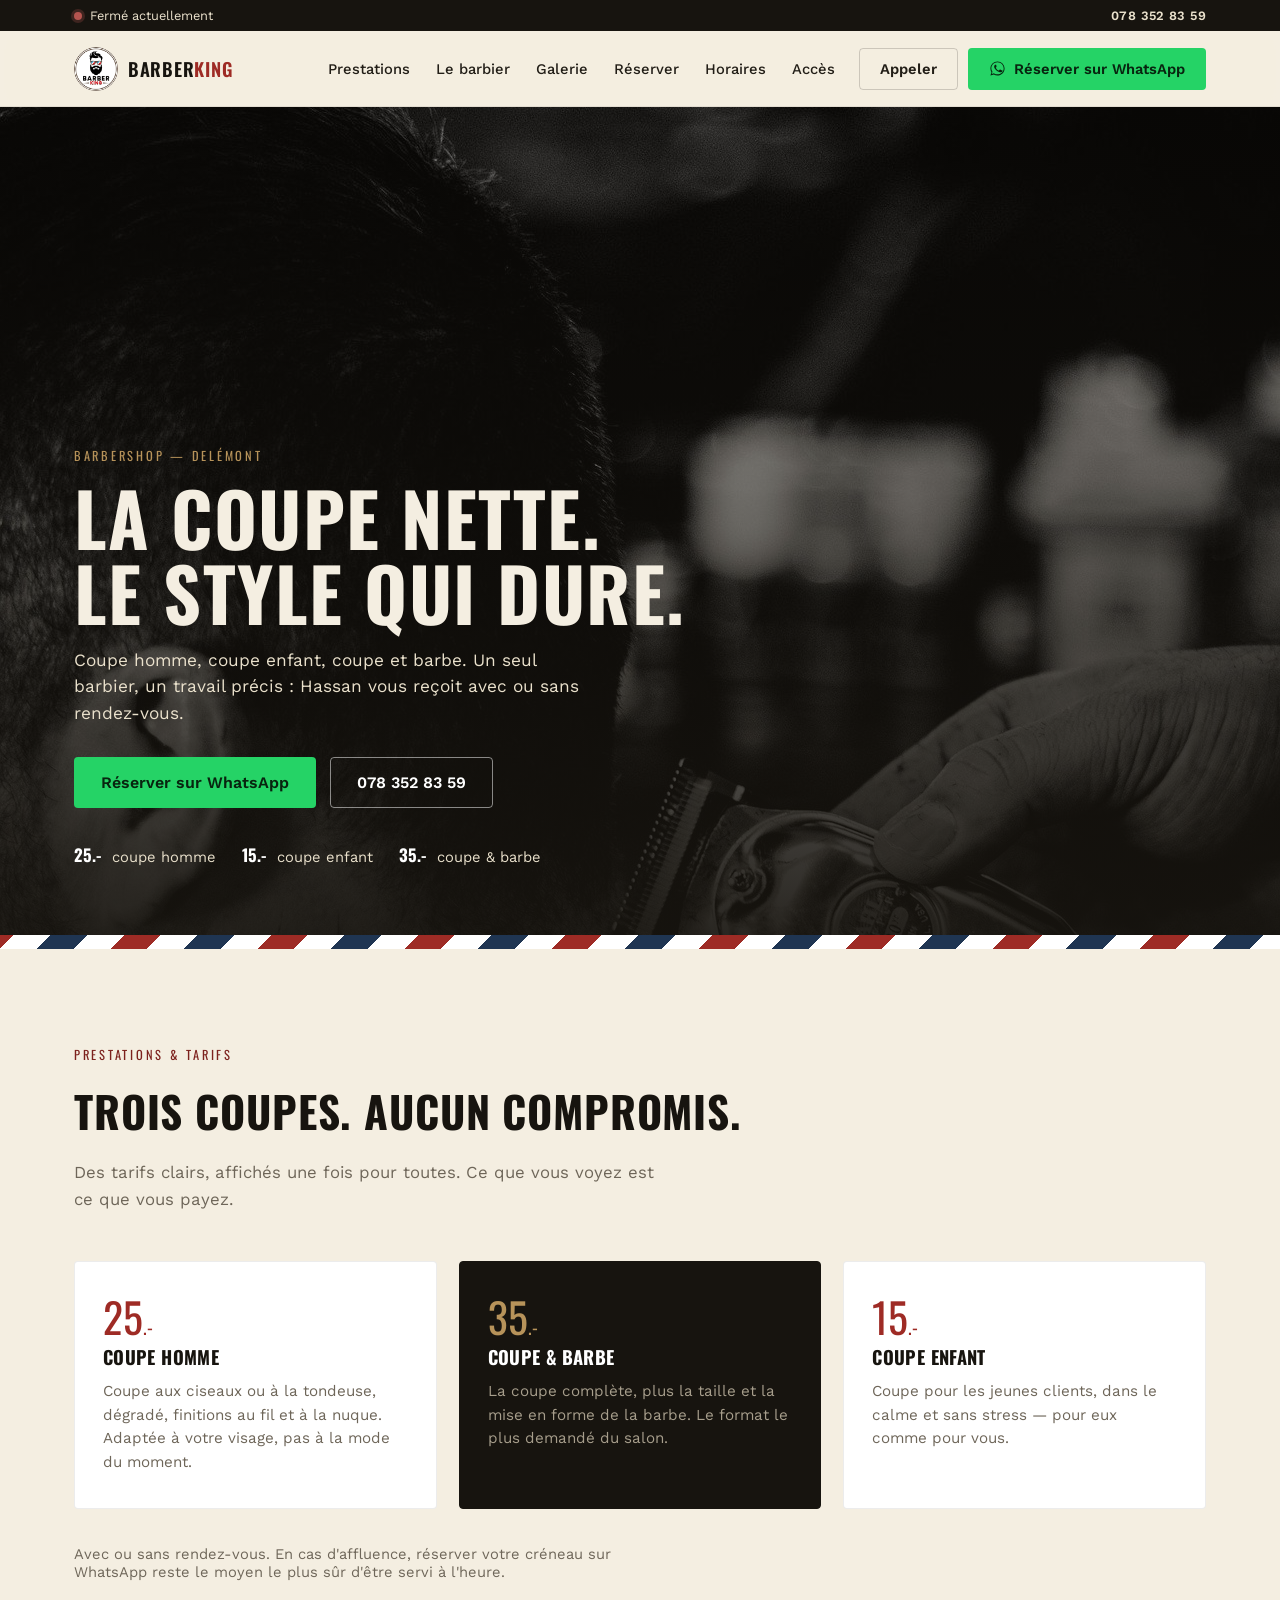
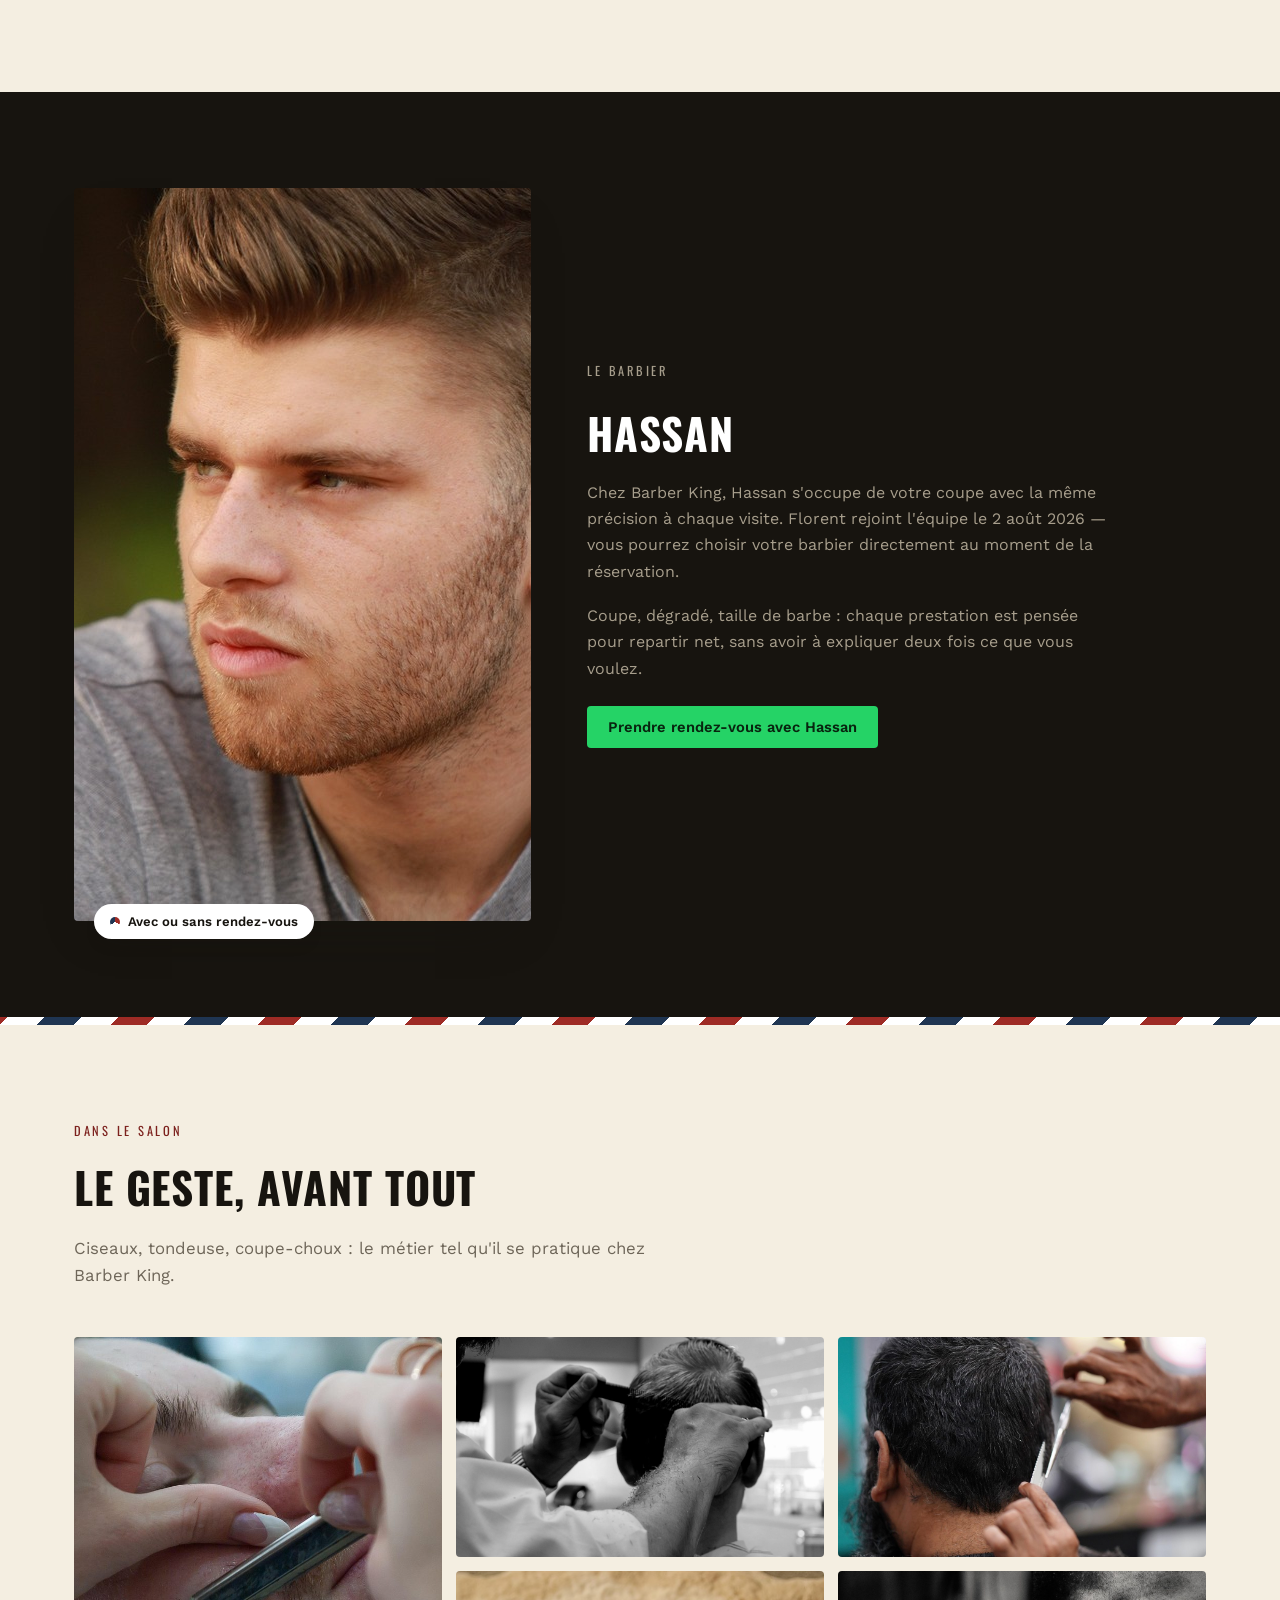
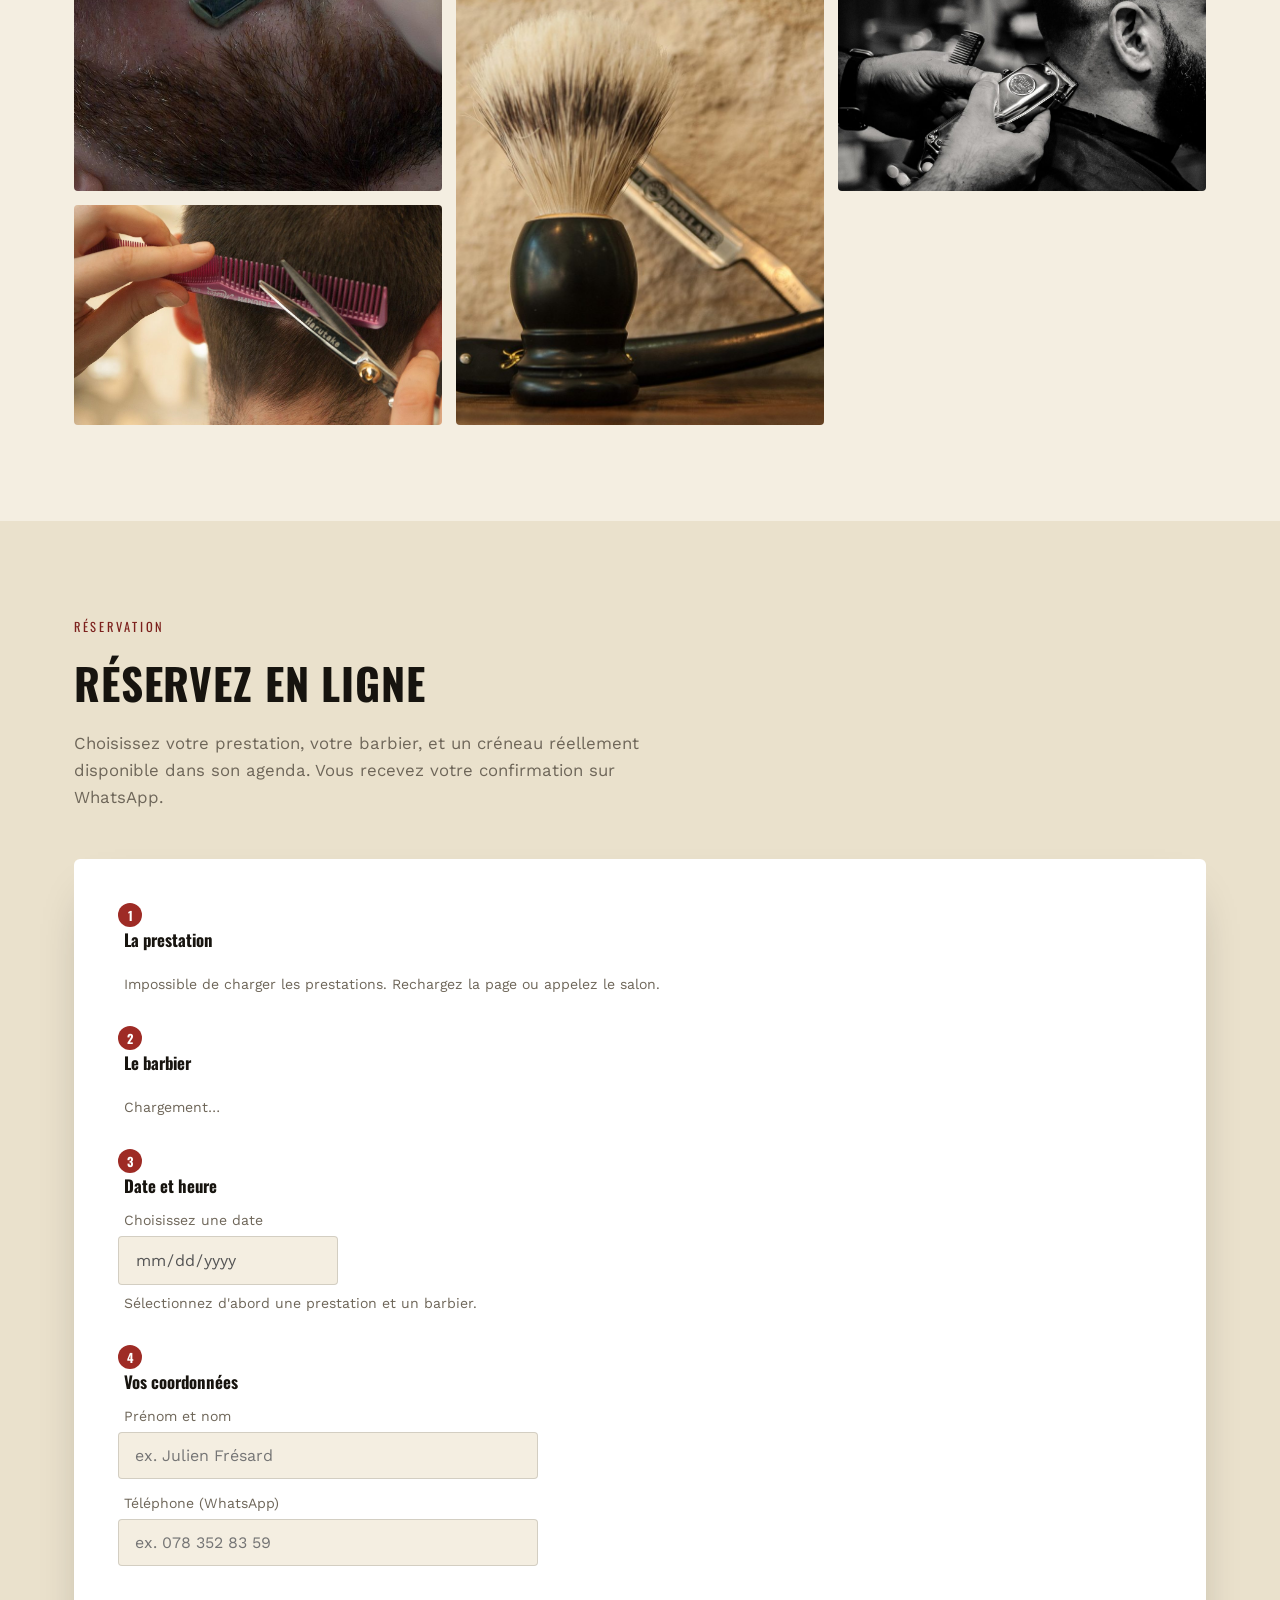
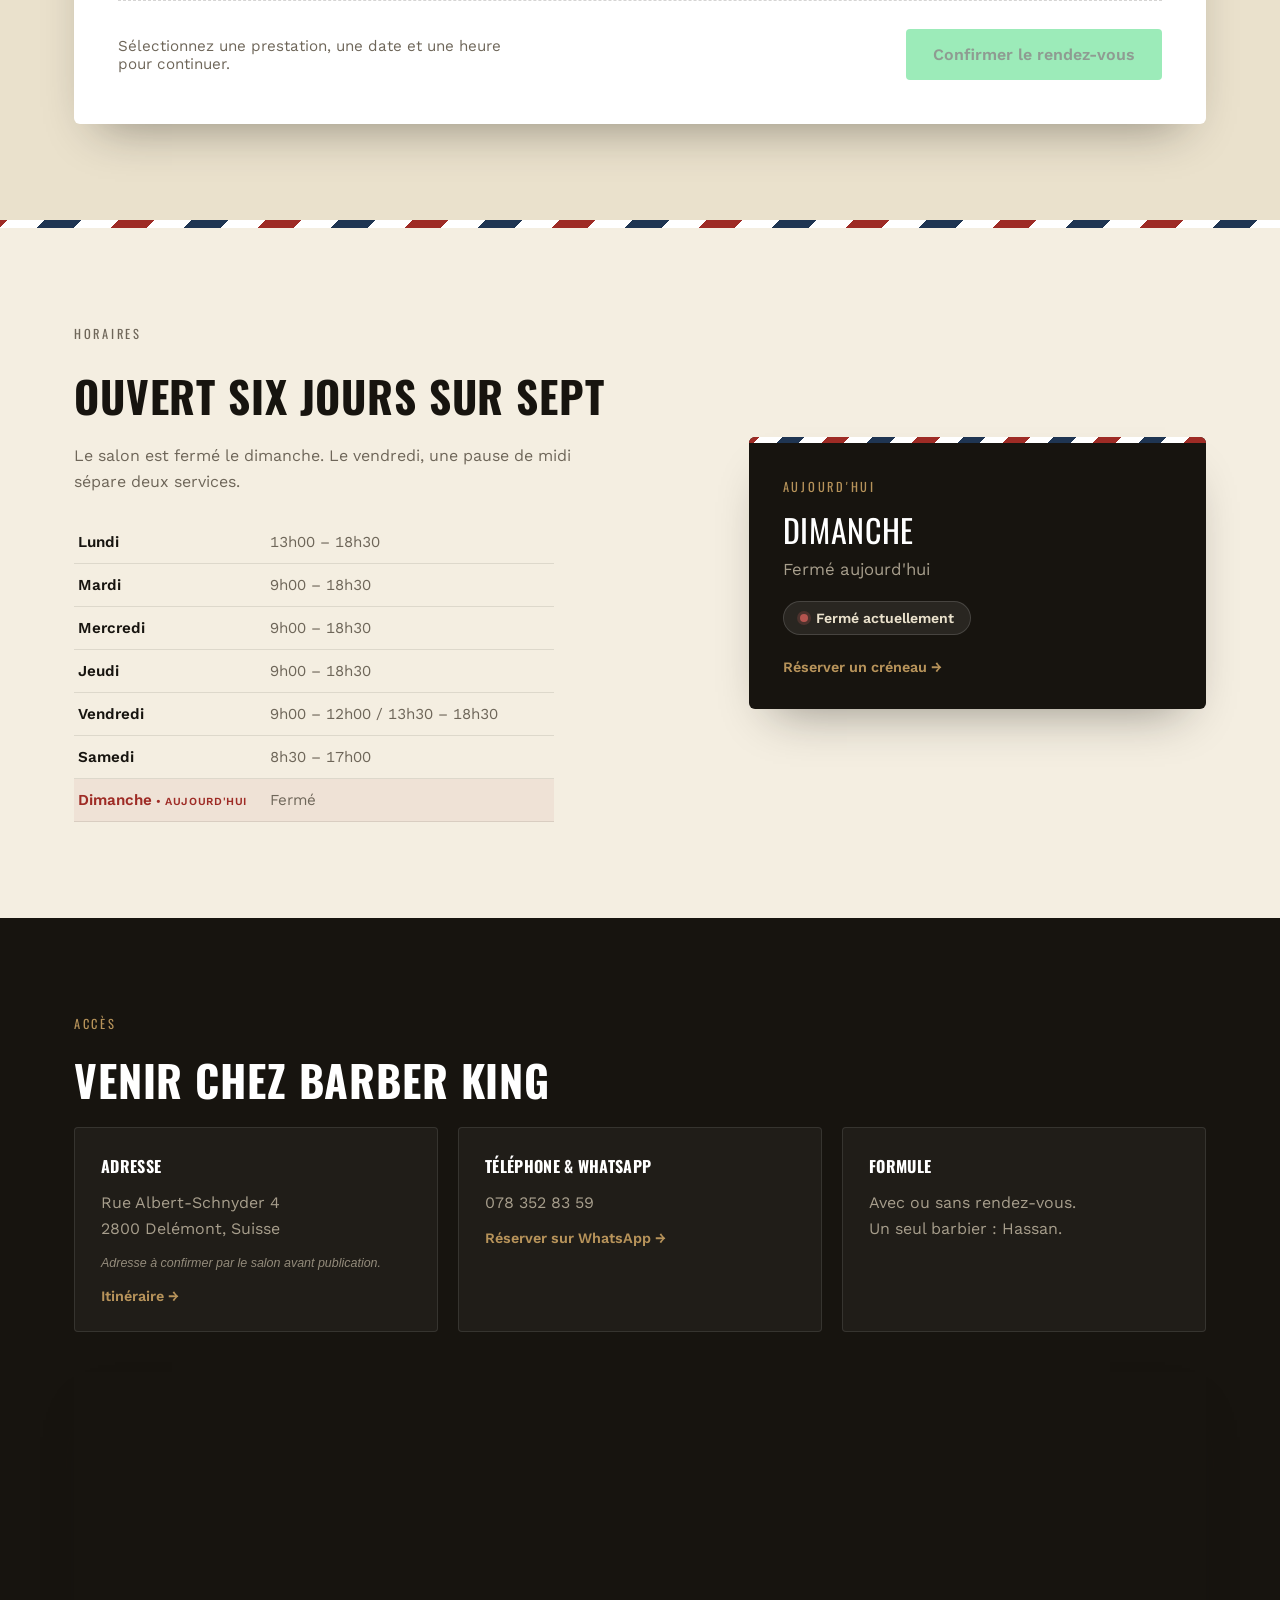
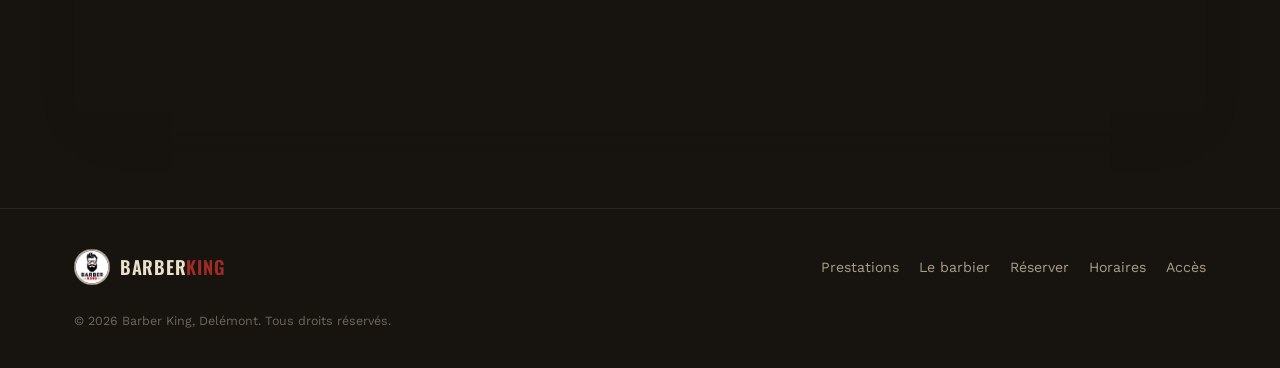
==== commit 1a444d1d: "Update index.html" ====
--- a/index.html
+++ b/index.html
@@ -167,7 +167,7 @@
       <div class="split__text">
         <p class="eyebrow">Le barbier</p>
         <h2 class="section__title section__title--light">Hassan</h2>
-        <p>Chez Barber King, une seule paire de mains s'occupe de votre coupe : celles d'Hassan. Le salon fait le choix d'un seul barbier plutôt que d'un roulement d'équipe — pour une régularité que vous retrouvez à chaque visite.</p>
+        <p>Chez Barber King, Hassan s'occupe de votre coupe avec la même précision à chaque visite. Florent rejoint l'équipe le 2 août 2026 — vous pourrez choisir votre barbier directement au moment de la réservation.</p>
         <p>Coupe, dégradé, taille de barbe : chaque prestation est pensée pour repartir net, sans avoir à expliquer deux fois ce que vous voulez.</p>
         <a href="#reservation" class="btn btn--primary">Prendre rendez-vous avec Hassan</a>
       </div>
@@ -211,7 +211,7 @@
     <div class="container">
       <p class="eyebrow eyebrow--dark">Réservation</p>
       <h2 class="section__title">Réservez en ligne</h2>
-      <p class="section__lead">Choisissez votre prestation, un créneau réellement disponible dans l'agenda de Hassan, et confirmez. Vous recevez votre confirmation sur WhatsApp.</p>
+      <p class="section__lead">Choisissez votre prestation, votre barbier, et un créneau réellement disponible dans son agenda. Vous recevez votre confirmation sur WhatsApp.</p>
 
       <div class="booking" id="bookingWidget" data-state="loading">
 
@@ -225,15 +225,23 @@
 
         <div class="booking__step">
           <span class="booking__num">2</span>
+          <h3>Le barbier</h3>
+          <div class="booking__options" id="barberOptions" role="radiogroup" aria-label="Choix du barbier">
+            <p class="booking__loading">Chargement…</p>
+          </div>
+        </div>
+
+        <div class="booking__step">
+          <span class="booking__num">3</span>
           <h3>Date et heure</h3>
           <label class="field-label" for="bookingDate">Choisissez une date</label>
           <input type="date" id="bookingDate" class="field" disabled>
           <div class="booking__options" id="slotsOptions" role="radiogroup" aria-label="Choix du créneau"></div>
-          <p class="booking__hint" id="slotsMessage">Sélectionnez d'abord une prestation.</p>
+          <p class="booking__hint" id="slotsMessage">Sélectionnez d'abord une prestation et un barbier.</p>
         </div>
 
         <div class="booking__step">
-          <span class="booking__num">3</span>
+          <span class="booking__num">4</span>
           <h3>Vos coordonnées</h3>
           <label class="field-label" for="clientName">Prénom et nom</label>
           <input type="text" id="clientName" class="field" placeholder="ex. Julien Frésard" autocomplete="name">
@@ -353,7 +361,7 @@
   Réserver
 </a>
 
-<script src="/js/booking.js?v=1" defer></script>
+<script src="/js/booking.js?v=2" defer></script>
 <script src="/js/app.js?v=2" defer></script>
 </body>
 </html>
